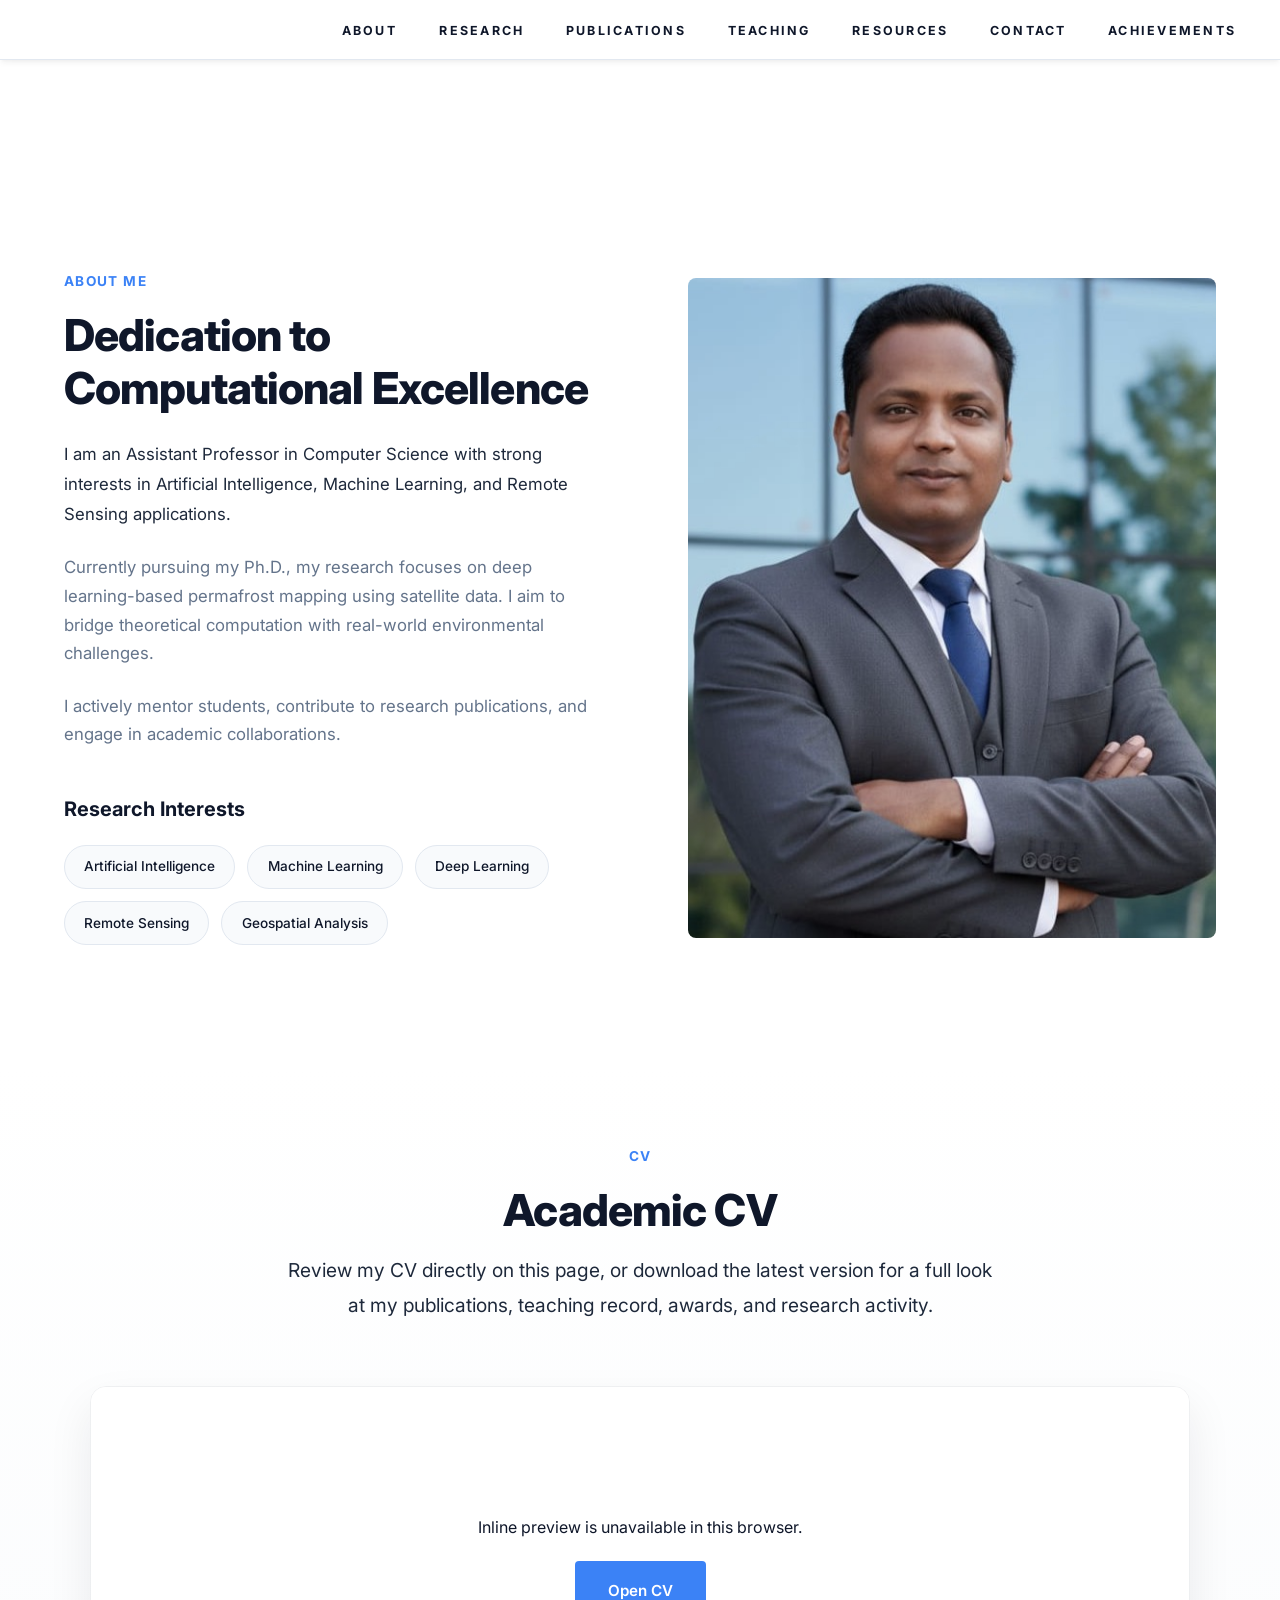
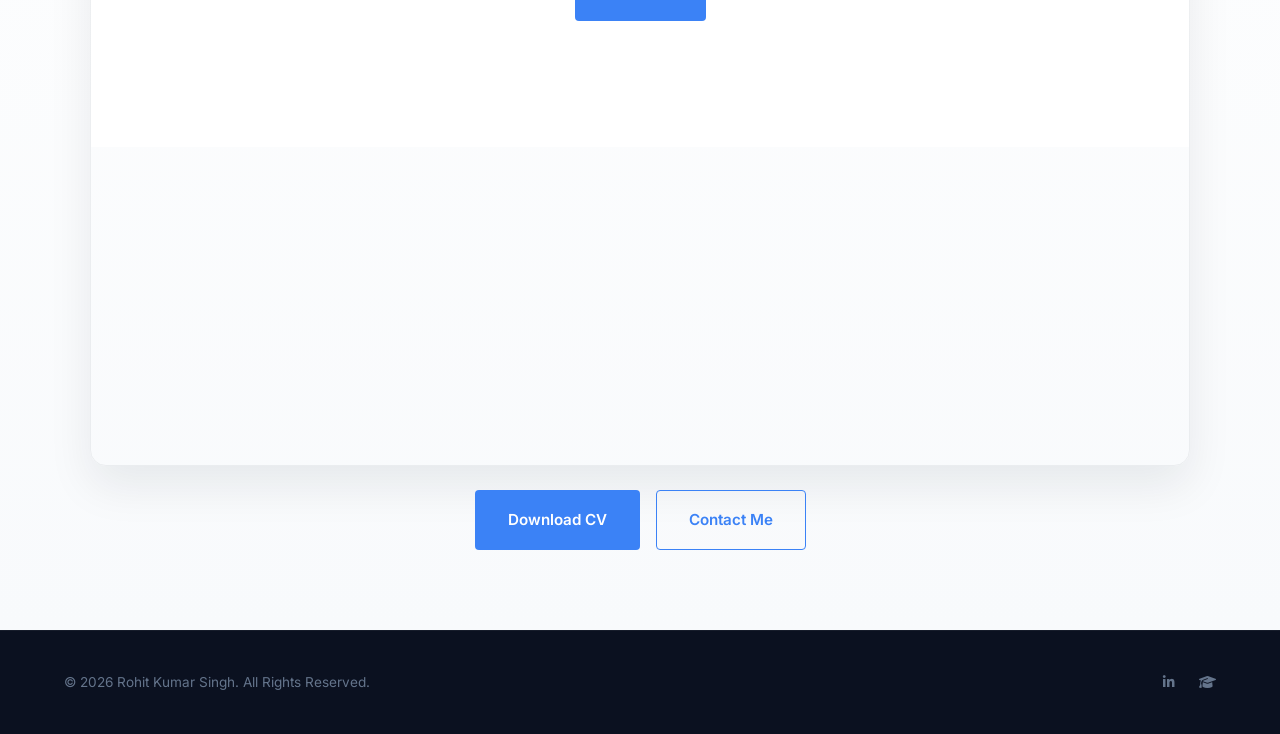
==== about.html @ b40e75e4 "Initial portfolio website" ====
<!DOCTYPE html>
<html lang="en">
<head>
  <meta charset="UTF-8" />
  <meta name="viewport" content="width=device-width, initial-scale=1.0" />
  <title>About | Rohit Kumar Singh</title>

  <link href="https://fonts.googleapis.com/css2?family=Inter:wght@300;400;500;600;700;800&display=swap" rel="stylesheet">
  <link rel="stylesheet" href="https://cdnjs.cloudflare.com/ajax/libs/font-awesome/6.4.0/css/all.min.css" />
  <link rel="stylesheet" href="style.css" />
</head>

<body>

  <!-- Navigation -->
  <nav id="navbar">
    <div class="nav-container">
      <ul class="nav-links">
        <li><a href="about.html">About</a></li>
        <li><a href="research.html">Research</a></li>
        <li><a href="publications.html">Publications</a></li>
        <li><a href="teaching.html">Teaching</a></li>
        <li><a href="resources.html">Resources</a></li>
        <li><a href="contact.html">Contact</a></li>
        <li><a href="achievements.html">Achievements</a></li>
      </ul>

      <div class="hamburger">
        <i class="fas fa-bars"></i>
      </div>
    </div>
  </nav>

  <!-- Mobile Menu -->
  <div class="mobile-menu">
    <ul>
      <li><a href="index.html">Home</a></li>
      <li><a href="about.html">About</a></li>
      <li><a href="research.html">Research</a></li>
      <li><a href="publications.html">Publications</a></li>
      <li><a href="teaching.html">Teaching</a></li>
      <li><a href="resources.html">Resources</a></li>
      <li><a href="contact.html">Contact</a></li>
    </ul>
  </div>

  <div class="page-header-padding fade-in"></div>

  <!-- About Section -->
  <section class="about fade-in">
    <div class="container section-container">

      <div class="about-grid">

        <!-- LEFT -->
        <div class="about-text">
          <span class="section-label">ABOUT ME</span>
          <h2 class="section-title">Dedication to Computational Excellence</h2>

          <p class="lead-text">
            I am an Assistant Professor in Computer Science with strong interests in Artificial Intelligence, Machine Learning, and Remote Sensing applications.
          </p>

          <p>
            Currently pursuing my Ph.D., my research focuses on deep learning-based permafrost mapping using satellite data. I aim to bridge theoretical computation with real-world environmental challenges.
          </p>

          <p>
            I actively mentor students, contribute to research publications, and engage in academic collaborations.
          </p>

          <h3 class="subsection-title">Research Interests</h3>

          <div class="pill-group">
            <span class="pill-badge">Artificial Intelligence</span>
            <span class="pill-badge">Machine Learning</span>
            <span class="pill-badge">Deep Learning</span>
            <span class="pill-badge">Remote Sensing</span>
            <span class="pill-badge">Geospatial Analysis</span>
          </div>
        </div>

        <!-- RIGHT -->
        <div class="about-image-wrapper">
          <img src="assets/photo.jpg" alt="Rohit Kumar Singh" class="about-image">
        </div>

      </div>

    </div>
  </section>

  <!-- CV Section -->
  <section class="cv-panel fade-in">
    <div class="container section-container">
      <div class="text-center">
        <span class="section-label">CV</span>
        <h2 class="section-title">Academic CV</h2>
        <p class="lead-text">
          Review my CV directly on this page, or download the latest version for a full look at my publications, teaching record, awards, and research activity.
        </p>
      </div>

      <div class="cv-embed-wrapper">
        <object data="assets/cv.pdf" type="application/pdf" class="cv-object">
          <div class="cv-embed-fallback">
            <p>Inline preview is unavailable in this browser.</p>
            <a href="assets/cv.pdf" class="btn btn-primary" target="_blank" rel="noopener">Open CV</a>
          </div>
        </object>
      </div>

      <div class="button-group">
        <a href="assets/cv.pdf" class="btn btn-primary" target="_blank" rel="noopener">Download CV</a>
        <a href="contact.html" class="btn btn-outline">Contact Me</a>
      </div>
    </div>
  </section>

  <!-- Footer -->
  <footer class="minimal-footer">
    <div class="container footer-flex">
      <p>&copy; <span id="year"></span>  Rohit Kumar Singh. All Rights Reserved.</p>

      <div class="footer-social-mini">
        <a href="https://www.linkedin.com/in/rohit-kumar-singh-1ba386183/" target="_blank">
          <i class="fab fa-linkedin-in"></i>
        </a>
        <a href="https://scholar.google.co.in/citations?user=rX7KQU0AAAAJ&hl=en" target="_blank">
          <i class="fas fa-graduation-cap"></i>
        </a>
      </div>
    </div>
  </footer>

  <script src="script.js"></script>

</body>
</html>
---- style.css ----
/* --- Base Variables --- */
:root {
  /* Premium Academic Palette */
  --color-navy: #0f172a;       /* Deep navy for headings and contact */
  --color-navy-light: #1e293b;
  --color-white: #ffffff;
  --color-gray-light: #f8fafc; /* Very light gray for alternating sections */
  --color-gray-border: #e2e8f0;
  --color-gray-text: #64748b;  /* Subtle body text */
  --color-blue-accent: #3b82f6; /* Soft blue */
  --color-blue-hover: #2563eb;
  
  --font-main: 'Inter', system-ui, -apple-system, sans-serif;
  
  --spacing-section: 120px;
  --spacing-container: 90%;
  --max-width: 1250px;
  
  --transition-smooth: all 0.4s cubic-bezier(0.16, 1, 0.3, 1);
  --shadow-subtle: 0 4px 6px -1px rgba(0, 0, 0, 0.05), 0 2px 4px -1px rgba(0, 0, 0, 0.03);
  --shadow-hover: 0 20px 25px -5px rgba(0, 0, 0, 0.05), 0 10px 10px -5px rgba(0, 0, 0, 0.02);
}

/* --- Resets & Global Typography --- */
* {
  margin: 0;
  padding: 0;
  box-sizing: border-box;
}

html {
  scroll-behavior: smooth;
}

body {
  font-family: var(--font-main);
  background-color: var(--color-white);
  color: var(--color-navy);
  line-height: 1.7;
  -webkit-font-smoothing: antialiased;
  -moz-osx-font-smoothing: grayscale;
}

a {
  text-decoration: none;
  color: inherit;
  transition: var(--transition-smooth);
}

ul {
  list-style: none;
}

.container {
  width: var(--spacing-container);
  max-width: var(--max-width);
  margin: 0 auto;
}

/* Page Layout Wrappers for Multi-Page functionality */
.page-header-padding {
  padding-top: 150px; /* Offset for internal pages */
}
/* Ensure internal pages have a solid default navbar if preferred, 
   but requirements said "glass navbar on scroll". We'll wrap all headers. */

/* --- Layout & Spacing Utilities --- */
.bg-light { background-color: var(--color-gray-light); }
.text-center { text-align: center; }
.text-center-block { display: block; text-align: center; }
.mt-large { margin-top: 4rem; }

section {
  padding: var(--spacing-section) 0;
  position: relative;
  overflow: hidden;
}

.section-container {
  display: flex;
  flex-direction: column;
}

/* --- Typography System --- */
h1, h2, h3, h4 {
  color: var(--color-navy);
  font-weight: 700;
  line-height: 1.2;
}

.section-label {
  font-size: 0.85rem;
  font-weight: 700;
  text-transform: uppercase;
  letter-spacing: 0.1em;
  color: var(--color-blue-accent);
  margin-bottom: 1rem;
  display: block;
}

.section-title {
  font-size: 2.75rem;
  font-weight: 800;
  letter-spacing: -0.02em;
  margin-bottom: 1.5rem;
}

.light-title { color: var(--color-white); }
.light-label { color: #93c5fd; }

p { color: var(--color-gray-text); }
.lead-text { font-size: 1.2rem; color: var(--color-navy-light); font-weight: 400; margin-bottom: 2rem; line-height: 1.8; }

/* --- Buttons --- */
.btn {
  display: inline-flex;
  align-items: center;
  justify-content: center;
  gap: 0.5rem;
  padding: 1rem 2rem;
  border-radius: 4px;
  font-weight: 600;
  font-size: 0.95rem;
  cursor: pointer;
  transition: var(--transition-smooth);
  border: 1px solid transparent;
}

.btn-primary {
  background-color: var(--color-blue-accent);
  color: var(--color-white);
}

.btn-primary:hover {
  background-color: var(--color-blue-hover);
  transform: translateY(-2px);
  box-shadow: var(--shadow-subtle);
}

.btn-outline {
  border-color: var(--color-blue-accent);
  color: var(--color-blue-accent);
  background: transparent;
}

.btn-outline:hover {
  border-color: var(--color-blue-hover);
  background: var(--color-gray-light);
  color: var(--color-blue-hover);
}

.btn-outline-light {
  border-color: rgba(255, 255, 255, 0.4);
  color: var(--color-white);
  background: transparent;
}

.btn-outline-light:hover {
  border-color: var(--color-white);
  background: rgba(255, 255, 255, 0.1);
}

.btn-block { width: 100%; }
.btn-sm { padding: 0.75rem 1.5rem; font-size: 0.85rem; }

/* --- Navigation --- */
nav {
  position: fixed;
  top: 0;
  left: 0;
  width: 100%;
  padding: 1.5rem 0;
  z-index: 1000;
  transition: var(--transition-smooth);
  /* Make default background deep navy for non-hero pages or maintain glass */
  background: rgba(15, 23, 42, 0.95); /* We'll use a deep solid base to ensure visibility if no hero overlay exists */
}

/* But if it's the home page and over a hero, default transparent */
body.home nav {
  background: transparent;
}

nav.scrolled, body:not(.home) nav {
  background: rgba(255, 255, 255, 0.98);
  backdrop-filter: blur(8px);
  padding: 1rem 0;
  box-shadow: var(--shadow-subtle);
  border-bottom: 1px solid var(--color-gray-border);
}

nav.scrolled .logo,
nav.scrolled .nav-links a,
nav.scrolled .hamburger i,
body:not(.home) nav .logo,
body:not(.home) nav .nav-links a,
body:not(.home) nav .hamburger i {
  color: var(--color-navy);
}

/* NAV CONTAINER */
.nav-container {
  display: flex;
  justify-content: space-between;
  align-items: center;
}

/* NAV LINKS (DESKTOP) */
.nav-links {
  display: flex;
  gap: 18px;
}

/* HAMBURGER DEFAULT HIDDEN */
.hamburger {
  display: none;
  font-size: 22px;
  cursor: pointer;
}

/* 🔥 IMPORTANT: BREAKPOINT */
@media (max-width: 1024px) {

  /* HIDE DESKTOP MENU */
  .nav-links {
    display: none;
  }

  /* SHOW HAMBURGER */
  .hamburger {
    display: block;
  }

  /* MOBILE MENU */
  .mobile-menu {
    position: fixed;
    top: 70px;
    right: -100%;
    width: 250px;
    height: 100vh;
    background: #0f172a;
    transition: 0.3s ease;
    padding: 20px;
  }

  .mobile-menu.active {
    right: 0;
  }

  .mobile-menu ul {
    list-style: none;
    padding: 0;
  }

  .mobile-menu ul li {
    margin: 20px 0;
  }

  .mobile-menu a {
    color: white;
    text-decoration: none;
    font-size: 16px;
  }
}

.logo {
  font-size: 1.4rem;
  font-weight: 800;
  letter-spacing: -0.02em;
  color: var(--color-white);
}

.nav-links {
  display: flex;
  gap: 1rem;
}

.nav-links a {
  font-size: 0.8rem;
  font-weight: 500;
  color: rgba(255, 255, 255, 0.9);
  position: relative;
}

.nav-links a:hover,
.nav-links a.active {
  color: var(--color-blue-accent);
}

/* Remove older underline when using boxed active tabs */
.nav-links a.active::after {
  display: none;
}

.hamburger {
  display: none;
  font-size: 1.4rem;
  color: var(--color-white);
  cursor: pointer;
}

/* Mobile Menu */
.mobile-menu {
  position: fixed;
  top: 0;
  left: 0;
  width: 100%;
  height: 100vh;
  background: var(--color-white);
  z-index: 999;
  display: flex;
  flex-direction: column;
  justify-content: center;
  align-items: center;
  opacity: 0;
  pointer-events: none;
  transform: translateY(-20px);
  transition: var(--transition-smooth);
}

.mobile-menu.active {
  opacity: 1;
  pointer-events: all;
  transform: translateY(0);
}

.mobile-menu ul {
  text-align: center;
  width: 100%;
}

.mobile-menu li {
  margin: 1.5rem 0;
}

.mobile-menu a {
  font-size: 1.5rem;
  font-weight: 600;
  color: var(--color-navy);
}
.mobile-menu a.active {
  color: var(--color-blue-accent);
}

/* --- Hero Section --- */
.hero {
  height: 100vh;
  min-height: 700px;
  position: relative;
  display: flex;
  align-items: center;
  justify-content: center;
  text-align: center;
  margin-top: 0; 
}

.hero-bg {
  position: absolute;
  top: 0; left: 0; width: 100%; height: 100%;
  background-image: url('https://images.unsplash.com/photo-1550751827-4bd374c3f58b?ixlib=rb-4.0.3&auto=format&fit=crop&w=1920&q=80');
  background-size: cover;
  background-position: center;
  z-index: 1;
}

.hero-overlay {
  position: absolute;
  top: 0; left: 0; width: 100%; height: 100%;
  background: linear-gradient(to bottom, rgba(15, 23, 42, 0.8), rgba(15, 23, 42, 0.95));
  z-index: 2;
}

.hero-content {
  position: relative;
  z-index: 3;
  color: var(--color-white);
  max-width: 900px;
  padding: 0 1rem;
}

.hero-title {
  font-size: clamp(3rem, 8vw, 6rem);
  font-weight: 800;
  letter-spacing: -0.03em;
  color: var(--color-white);
  margin-bottom: 0.5rem;
}

.hero-subtitle {
  font-size: clamp(1.2rem, 3vw, 1.8rem);
  font-weight: 400;
  color: rgba(255, 255, 255, 0.8);
  margin-bottom: 2rem;
  letter-spacing: 0.05em;
}

.hero-tagline {
  font-size: 1.15rem;
  color: rgba(255, 255, 255, 0.6);
  max-width: 700px;
  margin: 0 auto 3rem;
  line-height: 1.6;
}

.hero-cta {
  display: flex;
  gap: 1.5rem;
  justify-content: center;
}

/* --- About Section --- */
.about-grid {
  display: grid;
  grid-template-columns: 1fr 1fr;
  gap: 6rem;
  align-items: center;
}

.about-text p {
  margin-bottom: 1.5rem;
  font-size: 1.05rem;
}

.subsection-title {
  font-size: 1.25rem;
  margin: 3rem 0 1.5rem;
}

.pill-group {
  display: flex;
  flex-wrap: wrap;
  gap: 0.75rem;
}

.pill-badge {
  background: var(--color-gray-light);
  color: var(--color-navy);
  padding: 0.6rem 1.2rem;
  border-radius: 50px;
  font-size: 0.85rem;
  font-weight: 500;
  border: 1px solid var(--color-gray-border);
  transition: var(--transition-smooth);
}

.pill-badge:hover {
  border-color: var(--color-blue-accent);
  background: white;
}

.about-image-wrapper {
  position: relative;
  width: 100%;
  aspect-ratio: 4/5;
  border-radius: 8px;
  overflow: hidden;
}

.about-image {
  width: 100%;
  height: 100%;
  object-fit: cover;
  filter: grayscale(20%); 
}

/* --- Premium Cards Grid --- */
.research-grid {
  display: grid;
  grid-template-columns: repeat(3, 1fr);
  gap: 2.5rem;
}

.premium-card {
  background: var(--color-white);
  border: 1px solid var(--color-gray-border);
  border-radius: 8px;
  padding: 3rem 2.5rem;
  transition: var(--transition-smooth);
  display: flex;
  flex-direction: column;
  height: 100%;
}

.premium-card.minimal-padding {
  padding: 2.5rem;
}

.premium-card:hover {
  transform: translateY(-8px);
  box-shadow: var(--shadow-hover);
  border-color: transparent;
}

.card-icon {
  font-size: 2.5rem;
  color: var(--color-blue-accent);
  margin-bottom: 2rem;
}

.card-header-icon {
  font-size: 2rem;
  color: var(--color-navy-light);
  margin-bottom: 1.5rem;
}

.card-title {
  font-size: 1.35rem;
  margin-bottom: 1rem;
}

.card-desc {
  font-size: 0.95rem;
  margin-bottom: 2.5rem;
  flex-grow: 1;
}

.status-badge {
  display: inline-flex;
  align-items: center;
  gap: 0.5rem;
  font-size: 0.8rem;
  font-weight: 600;
  text-transform: uppercase;
  letter-spacing: 0.05em;
}

.status-badge.active { color: var(--color-blue-accent); }
.status-badge.completed { color: var(--color-gray-text); }

/* --- Academic Publications --- */
.academic-list {
  display: flex;
  flex-direction: column;
}

.academic-row {
  display: grid;
  grid-template-columns: 100px 1fr;
  gap: 2rem;
  padding: 2.5rem 0;
  border-bottom: 1px solid var(--color-gray-border);
  transition: var(--transition-smooth);
}

.academic-row:first-child {
  border-top: 1px solid var(--color-gray-border);
}

.academic-row:hover {
  background: rgba(248, 250, 252, 0.5); 
}

.academic-year {
  font-size: 1.25rem;
  font-weight: 800;
  color: var(--color-blue-accent);
  padding-top: 0.1rem;
}

.paper-title {
  font-size: 1.25rem;
  margin-bottom: 0.5rem;
}

.paper-authors {
  color: var(--color-navy);
  font-size: 0.95rem;
  margin-bottom: 0.25rem;
}

.paper-venue {
  font-style: italic;
  font-size: 0.9rem;
  margin-bottom: 1rem;
}

.paper-link {
  font-size: 0.9rem;
  font-weight: 600;
  color: var(--color-blue-accent);
  display: inline-flex;
  align-items: center;
  gap: 0.5rem;
}

.paper-link:hover {
  gap: 0.75rem; 
}

.publications-footer {
  text-align: center;
}

.publications-footer p {
  margin-bottom: 1rem;
  font-size: 0.95rem;
}

.button-group {
  display: flex;
  gap: 1rem;
  justify-content: center;
}

/* --- Resources Grid --- */
.resources-grid {
  display: grid;
  grid-template-columns: 1fr 1fr;
  gap: 2.5rem;
}

.resource-card {
  display: flex;
  flex-direction: column;
  justify-content: space-between;
  text-align: left;
}

.resource-icon {
  width: 60px;
  height: 60px;
  background: var(--color-gray-light);
  border-radius: 8px;
  display: flex;
  align-items: center;
  justify-content: center;
  font-size: 1.5rem;
  color: var(--color-blue-accent);
  margin-bottom: 1.5rem;
}

.resource-text { flex-grow: 1; }

.resource-card .btn { align-self: flex-start; }


/* --- CV Section --- */
.cv-panel {
  background: linear-gradient(180deg, rgba(255,255,255,0.96) 0%, rgba(248,250,252,1) 100%);
  padding: 5rem 0;
}

.cv-panel .section-title {
  margin-bottom: 1rem;
}

.cv-panel .lead-text {
  max-width: 720px;
  margin: 0 auto 2rem;
}

.cv-panel .button-group {
  justify-content: center;
}

.cv-embed-wrapper {
  margin: 2rem auto 1.5rem;
  width: 100%;
  max-width: 1100px;
  min-height: 680px;
  border-radius: 16px;
  overflow: hidden;
  box-shadow: 0 20px 45px rgba(15, 23, 42, 0.08);
  border: 1px solid rgba(15, 23, 42, 0.06);
}

.cv-object {
  width: 100%;
  height: 100%;
  min-height: 680px;
  border: none;
}

.cv-embed-fallback {
  display: flex;
  flex-direction: column;
  align-items: center;
  justify-content: center;
  min-height: 360px;
  padding: 2rem;
  background: rgba(255, 255, 255, 0.95);
  text-align: center;
}

.cv-embed-fallback p {
  color: var(--color-navy);
  font-size: 1rem;
  margin-bottom: 1.25rem;
}

@media (max-width: 1024px) {
  .cv-embed-wrapper {
    min-height: 520px;
  }
}

@media (max-width: 768px) {
  .cv-panel {
    padding: 3rem 0;
  }

  .cv-embed-wrapper {
    min-height: 420px;
    border-radius: 12px;
  }
}

/* --- Contact Section (FULL WIDTH BALANCED) --- */
.contact {
  background-color: var(--color-navy);
  position: relative;
  overflow: hidden;
  border-radius: 8px;
}

.contact-page-layout {
  border-radius: 0;
}

/* Optional subtle pattern in bg */
.contact::before {
  content: '';
  position: absolute;
  top: 0; left: 0; width: 100%; height: 100%;
  background: radial-gradient(circle at top right, rgba(59, 130, 246, 0.1), transparent 40%);
  pointer-events: none;
}

.full-width-grid {
  display: grid;
  grid-template-columns: 1fr 1fr;
  gap: 6rem;
  align-items: center;
}

.contact-info-wrapper {
  color: var(--color-white);
  z-index: 2;
}

.contact-lead {
  font-size: 1.1rem;
  color: #94a3b8;
  margin-bottom: 3rem;
  max-width: 450px;
}

.contact-list {
  display: flex;
  flex-direction: column;
  gap: 1.5rem;
  margin-bottom: 3rem;
}

.contact-list li {
  display: flex;
  align-items: center;
  gap: 1.25rem;
  font-size: 1.05rem;
  color: #e2e8f0;
}

.contact-list i {
  color: var(--color-blue-accent);
  font-size: 1.25rem;
}

.social-circles {
  display: flex;
  gap: 1rem;
}

.social-circles a {
  display: flex;
  align-items: center;
  justify-content: center;
  width: 48px;
  height: 48px;
  border-radius: 50%;
  background: rgba(255, 255, 255, 0.05);
  color: var(--color-white);
  font-size: 1.1rem;
}

.social-circles a:hover {
  background: var(--color-blue-accent);
  transform: translateY(-3px);
}

.contact-form-wrapper {
  background: rgba(255, 255, 255, 0.03);
  backdrop-filter: blur(12px);
  -webkit-backdrop-filter: blur(12px);
  border: 1px solid rgba(255, 255, 255, 0.1);
  padding: 4rem;
  border-radius: 12px;
  width: 100%;
  z-index: 2;
}

.form-group {
  margin-bottom: 1.5rem;
  display: flex;
  flex-direction: column;
  gap: 0.5rem;
}

.form-group label {
  color: #cbd5e1;
  font-size: 0.85rem;
  font-weight: 500;
  text-transform: uppercase;
  letter-spacing: 0.05em;
}

.form-group input,
.form-group textarea {
  width: 100%;
  padding: 1rem;
  background: rgba(0, 0, 0, 0.2);
  border: 1px solid rgba(255, 255, 255, 0.1);
  border-radius: 4px;
  color: var(--color-white);
  font-family: inherit;
  transition: var(--transition-smooth);
}

.form-group input:focus,
.form-group textarea:focus {
  outline: none;
  border-color: var(--color-blue-accent);
  background: rgba(0, 0, 0, 0.4);
}

/* --- Footer --- */
.minimal-footer {
  padding: 2.5rem 0;
  background: #0b1120;
  border-top: 1px solid rgba(255, 255, 255, 0.05);
}

.footer-flex {
  display: flex;
  justify-content: space-between;
  align-items: center;
  color: #64748b;
  font-size: 0.85rem;
}

.footer-social-mini {
  display: flex;
  gap: 1.5rem;
}

.footer-social-mini a:hover { color: var(--color-white); }

/* --- Fade In Animation Classes --- */
.fade-in {
  opacity: 0;
  transform: translateY(30px);
  transition: opacity 0.8s cubic-bezier(0.16, 1, 0.3, 1), transform 0.8s cubic-bezier(0.16, 1, 0.3, 1);
}

.fade-in.visible {
  opacity: 1;
  transform: translateY(0);
}

/* --- Responsiveness --- */
@media (max-width: 1024px) {
  :root { --spacing-section: 100px; }
  .about-grid, .full-width-grid { gap: 4rem; grid-template-columns: 1fr; }
  .research-grid { grid-template-columns: repeat(2, 1fr); }
  .contact-form-wrapper { padding: 3rem; }
}

@media (max-width: 768px) {
  :root { --spacing-section: 80px; }
  .nav-links { display: none; }
  .hamburger { display: block; }
  
  .about-grid { grid-template-columns: 1fr; }
  .about-image-wrapper { max-height: 400px; }
  
  .research-grid, .resources-grid, .full-width-grid, .academic-row {
    grid-template-columns: 1fr;
  }
  
  .academic-row { gap: 0.5rem; padding: 1.5rem 0; }
  .contact-form-wrapper { padding: 2rem; }
  
  .hero-cta { flex-direction: column; }
  .button-group { flex-direction: column; }
}
.timeline {
  position: relative;
  margin-top: 60px;
  padding-left: 40px;
}

.timeline::before {
  content: '';
  position: absolute;
  left: 10px;
  top: 0;
  width: 2px;
  height: 100%;
  background: #0ea5e9;
}

.timeline-item {
  position: relative;
  margin-bottom: 40px;
}

.timeline-year {
  font-size: 14px;
  font-weight: 600;
  color: #0ea5e9;
  margin-bottom: 10px;
}

.timeline-card {
  background: #ffffff;
  padding: 20px 25px;
  border-radius: 12px;
  box-shadow: 0 10px 25px rgba(0,0,0,0.05);
  transition: 0.3s;
}

.timeline-card:hover {
  transform: translateY(-5px);
}

.timeline-card h3 {
  margin-bottom: 10px;
  font-size: 18px;
}

.timeline-card p {
  margin: 4px 0;
  color: #555;
}
/* ===== ACHIEVEMENTS PREMIUM FIX ===== */

.achievements {
  padding: 80px 0;
  background: #f8fafc;
}

.timeline {
  position: relative;
  margin-top: 60px;
  padding-left: 40px;
  max-width: 800px;
}

.timeline::before {
  content: '';
  position: absolute;
  left: 15px;
  top: 0;
  width: 3px;
  height: 100%;
  background: linear-gradient(to bottom, #0ea5e9, #6366f1);
}

.timeline-item {
  position: relative;
  margin-bottom: 40px;
  padding-left: 20px;
}

.timeline-item::before {
  content: '';
  position: absolute;
  left: -28px;
  top: 5px;
  width: 12px;
  height: 12px;
  background: #0ea5e9;
  border-radius: 50%;
}

.timeline-year {
  font-size: 13px;
  font-weight: 700;
  color: #0ea5e9;
  margin-bottom: 8px;
  letter-spacing: 1px;
}

.timeline-card {
  background: #ffffff;
  padding: 20px 25px;
  border-radius: 14px;
  box-shadow: 0 10px 30px rgba(0,0,0,0.08);
  transition: all 0.3s ease;
}

.timeline-card:hover {
  transform: translateY(-5px);
  box-shadow: 0 15px 40px rgba(0,0,0,0.12);
}

.timeline-card h3 {
  font-size: 18px;
  margin-bottom: 10px;
  color: #0f172a;
}

.timeline-card p {
  margin: 5px 0;
  color: #475569;
  font-size: 14px;
}
/* FIX FOR ACHIEVEMENTS PAGE */

.timeline-wrapper {
  display: flex;
  justify-content: center;
}

.timeline {
  position: relative;
  margin-top: 60px;
  padding-left: 40px;
  width: 100%;
  max-width: 700px;
}

.timeline::before {
  content: '';
  position: absolute;
  left: 15px;
  top: 0;
  width: 2px;
  height: 100%;
  background: #0ea5e9;
}

.timeline-item {
  position: relative;
  margin-bottom: 40px;
}

.timeline-item::before {
  content: '';
  position: absolute;
  left: -28px;
  top: 6px;
  width: 12px;
  height: 12px;
  background: #0ea5e9;
  border-radius: 50%;
}

.timeline-card {
  background: #ffffff;
  padding: 20px 25px;
  border-radius: 12px;
  box-shadow: 0 8px 25px rgba(0,0,0,0.06);
}
.achievement-img {
  width: 100%;
  margin-top: 15px;
  border-radius: 10px;
  box-shadow: 0 8px 20px rgba(0,0,0,0.1);
}
.img-modal {
  display: none;
  position: fixed;
  z-index: 999;
  padding-top: 60px;
  left: 0;
  top: 0;
  width: 100%;
  height: 100%;
  background-color: rgba(0,0,0,0.9);
}

.modal-content {
  display: block;
  margin: auto;
  max-width: 80%;
  border-radius: 10px;
}

.close-modal {
  position: absolute;
  top: 20px;
  right: 40px;
  color: #fff;
  font-size: 30px;
  cursor: pointer;
}

.achievement-img {
  cursor: pointer;
  transition: 0.3s;
}

.achievement-img:hover {
  transform: scale(1.03);
}
/* GLASS CARD */
.premium-glass {
  background: rgba(255,255,255,0.6);
  backdrop-filter: blur(10px);
  border: 1px solid rgba(255,255,255,0.2);
}

/* HEADER */
.card-header {
  display: flex;
  align-items: center;
  gap: 10px;
  margin-bottom: 10px;
}

.card-header i {
  color: #0ea5e9;
  font-size: 20px;
}

/* BADGES */
.badge {
  display: inline-block;
  padding: 4px 10px;
  border-radius: 20px;
  font-size: 12px;
  margin-top: 10px;
}

.badge.success {
  background: #22c55e;
  color: #fff;
}

.badge.ongoing {
  background: #f59e0b;
  color: #fff;
}

/* HOVER EFFECT */
.timeline-card {
  transition: all 0.3s ease;
}

.timeline-card:hover {
  transform: translateY(-6px) scale(1.01);
}

/* IMAGE IMPROVE */
.achievement-img {
  margin-top: 12px;
  border-radius: 10px;
  transition: 0.3s;
}

.achievement-img:hover {
  transform: scale(1.04);
}
/* NAV FIX */
.nav-container {
  display: flex;
  justify-content: space-between;
  align-items: center;
  width: 100%;
  max-width: var(--max-width);
  margin: 0 auto;
  padding: 0 1rem;
  gap: 1rem;
}

/* NAV LINKS */
.nav-links {
  display: flex;
  flex: 1 1 auto;
  justify-content: flex-end;
  align-items: center;
  gap: 1rem;
  flex-wrap: nowrap;
  min-width: 0;
}

.nav-links li {
  flex-shrink: 1;
  min-width: 0;
}

.nav-links a {
  font-size: 0.78rem;
  font-weight: 700;
  letter-spacing: 0.18em;
  text-transform: uppercase;
  color: rgba(255, 255, 255, 0.95);
  padding: 0.7rem 0.8rem;
  white-space: nowrap;
  transition: var(--transition-smooth);
}

.nav-links a:hover {
  color: var(--color-blue-accent);
}

.nav-links a.active {
  color: var(--color-white);
  border: 1px solid rgba(255, 255, 255, 0.75);
  border-radius: 0.35rem;
  background: rgba(255, 255, 255, 0.08);
}

/* MOBILE BREAK */
@media (max-width: 900px) {
  .nav-links {
    display: none; /* hide top menu */
  }

  .hamburger {
    display: block;
  }
}
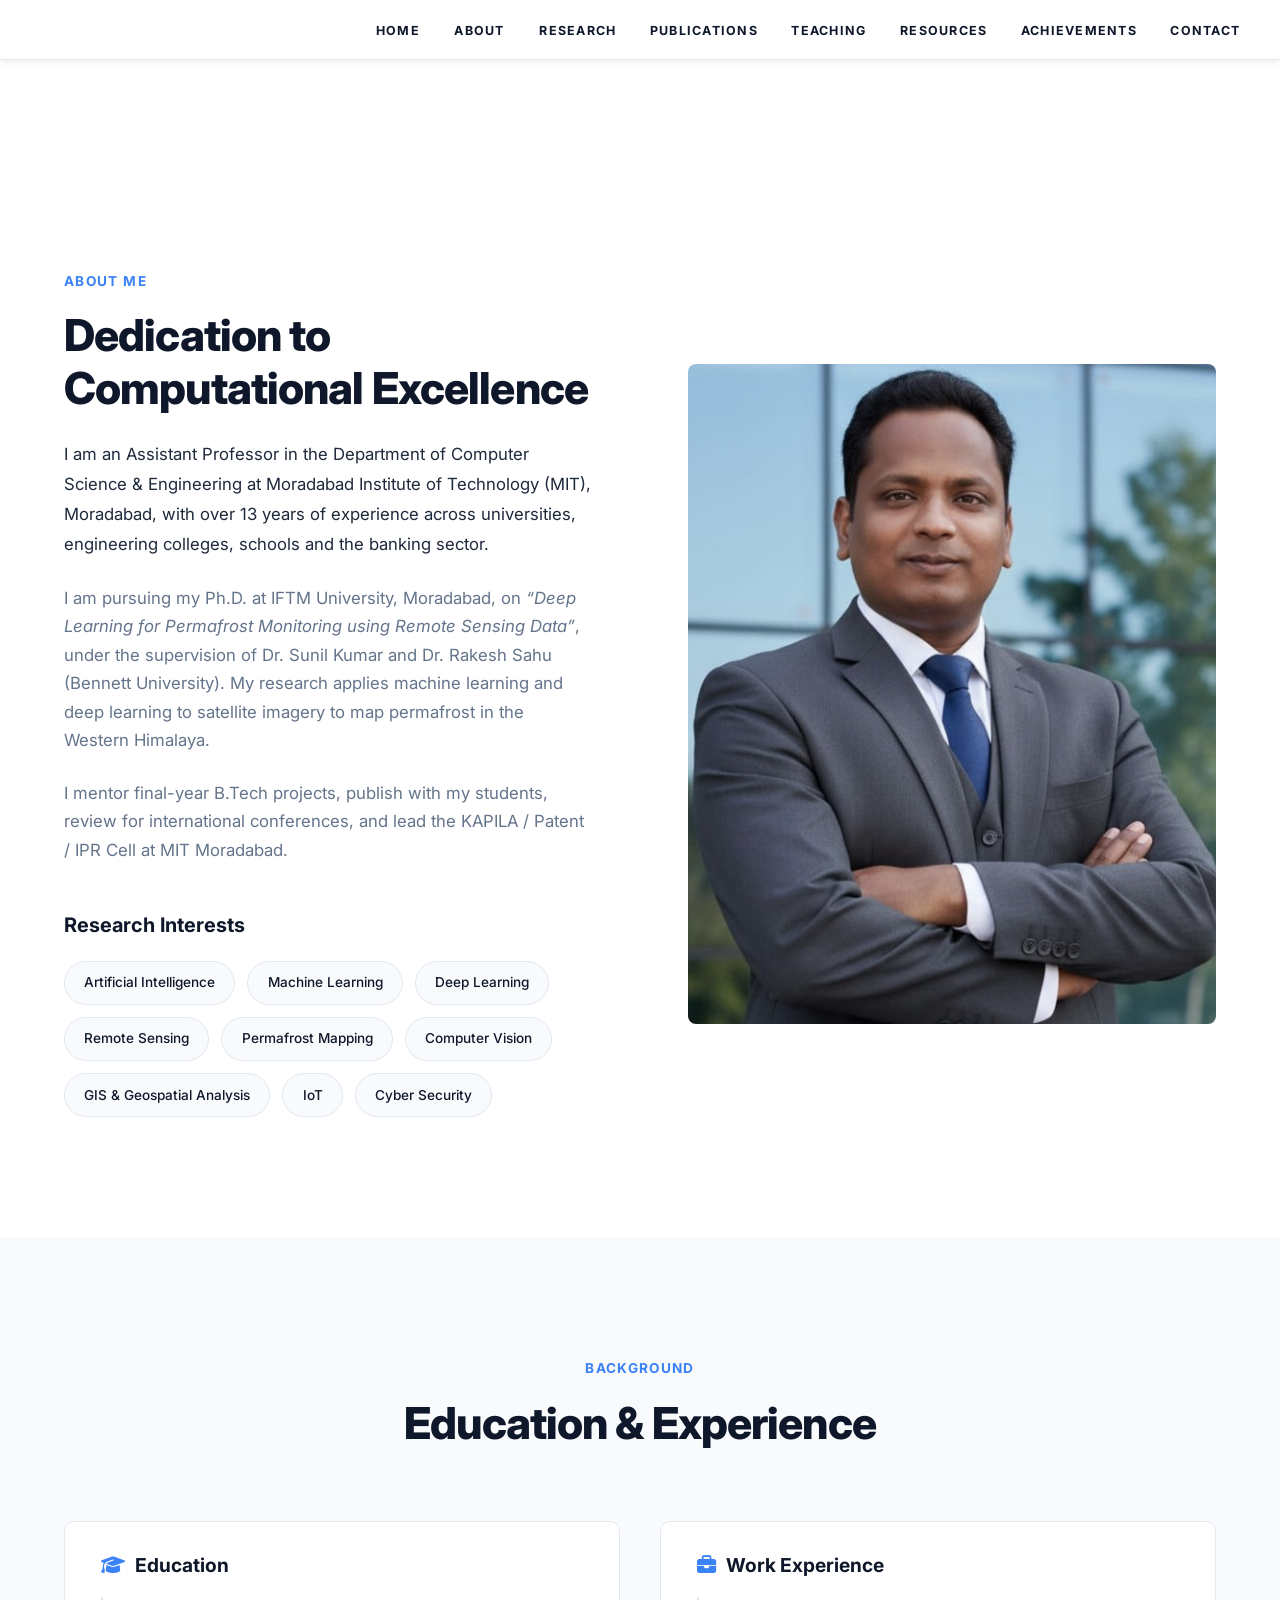
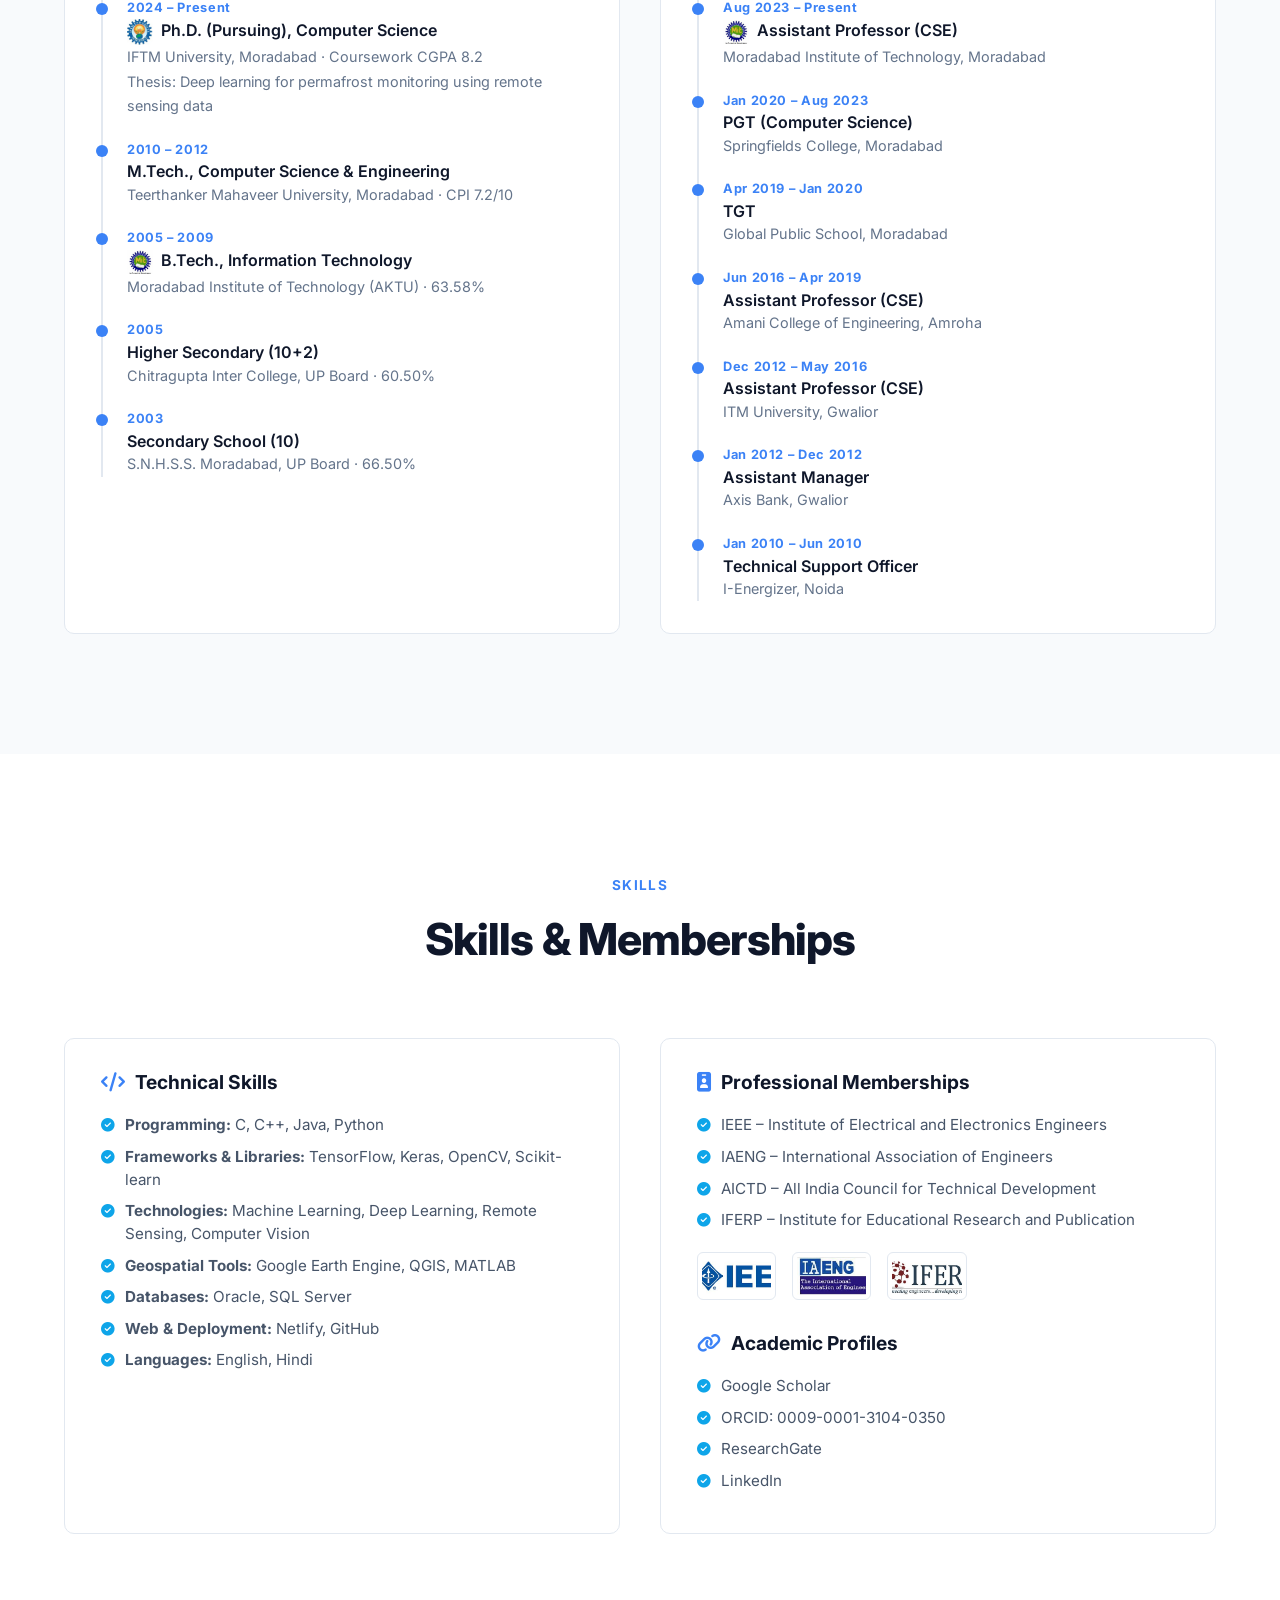
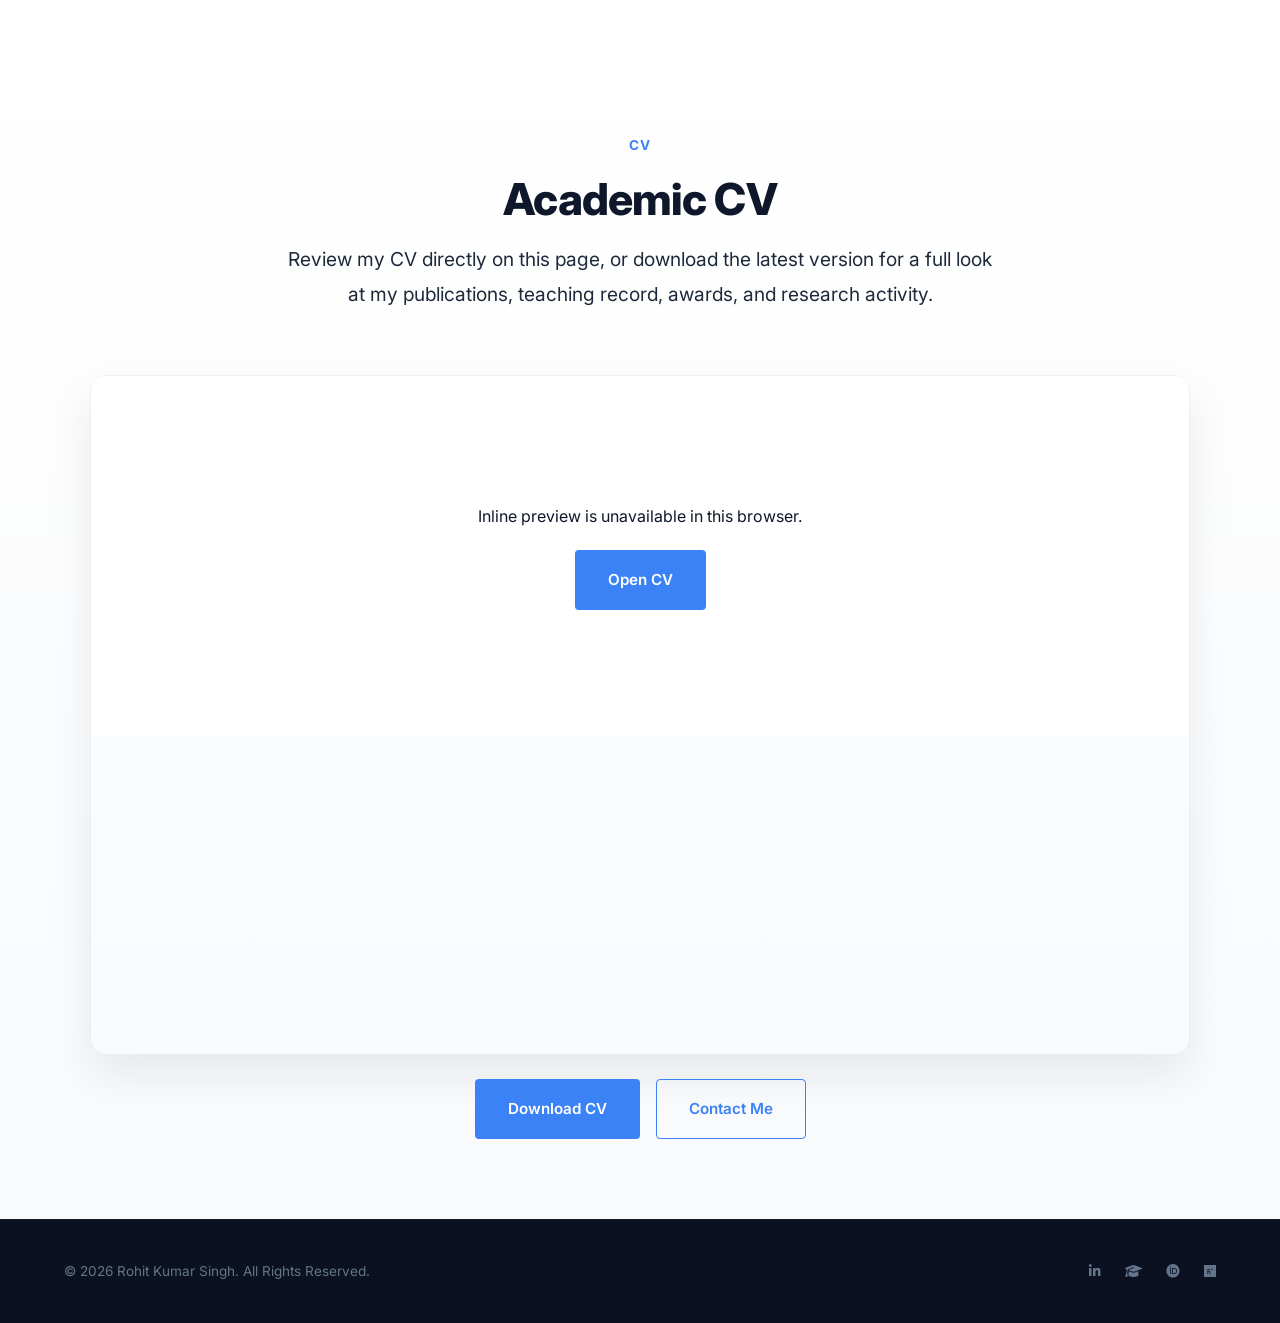
==== commit 4d269f50: "Add resume details: full publications, education, experience, roles, FDPs" ====
--- a/about.html
+++ b/about.html
@@ -4,89 +4,162 @@
   <meta charset="UTF-8" />
   <meta name="viewport" content="width=device-width, initial-scale=1.0" />
   <title>About | Rohit Kumar Singh</title>
-
+  <meta name="description" content="Rohit Kumar Singh – Assistant Professor (CSE), MIT Moradabad, and PhD researcher in deep learning and remote sensing for permafrost monitoring." />
   <link href="https://fonts.googleapis.com/css2?family=Inter:wght@300;400;500;600;700;800&display=swap" rel="stylesheet">
   <link rel="stylesheet" href="https://cdnjs.cloudflare.com/ajax/libs/font-awesome/6.4.0/css/all.min.css" />
   <link rel="stylesheet" href="style.css" />
+  <link rel="stylesheet" href="extra.css" />
 </head>
-
 <body>
 
   <!-- Navigation -->
   <nav id="navbar">
     <div class="nav-container">
       <ul class="nav-links">
-        <li><a href="about.html">About</a></li>
-        <li><a href="research.html">Research</a></li>
-        <li><a href="publications.html">Publications</a></li>
-        <li><a href="teaching.html">Teaching</a></li>
-        <li><a href="resources.html">Resources</a></li>
-        <li><a href="contact.html">Contact</a></li>
-        <li><a href="achievements.html">Achievements</a></li>
+        <li><a href='/'>Home</a></li>
+        <li><a href='/about'>About</a></li>
+        <li><a href='/research'>Research</a></li>
+        <li><a href='/publications'>Publications</a></li>
+        <li><a href='/teaching'>Teaching</a></li>
+        <li><a href='/resources'>Resources</a></li>
+        <li><a href='/achievements'>Achievements</a></li>
+        <li><a href='/contact'>Contact</a></li>
       </ul>
-
-      <div class="hamburger">
-        <i class="fas fa-bars"></i>
-      </div>
+      <div class="hamburger"><i class="fas fa-bars"></i></div>
     </div>
   </nav>
 
   <!-- Mobile Menu -->
   <div class="mobile-menu">
     <ul>
-      <li><a href="index.html">Home</a></li>
-      <li><a href="about.html">About</a></li>
-      <li><a href="research.html">Research</a></li>
-      <li><a href="publications.html">Publications</a></li>
-      <li><a href="teaching.html">Teaching</a></li>
-      <li><a href="resources.html">Resources</a></li>
-      <li><a href="contact.html">Contact</a></li>
+        <li><a href='/'>Home</a></li>
+        <li><a href='/about'>About</a></li>
+        <li><a href='/research'>Research</a></li>
+        <li><a href='/publications'>Publications</a></li>
+        <li><a href='/teaching'>Teaching</a></li>
+        <li><a href='/resources'>Resources</a></li>
+        <li><a href='/achievements'>Achievements</a></li>
+        <li><a href='/contact'>Contact</a></li>
     </ul>
   </div>
 
   <div class="page-header-padding fade-in"></div>
 
-  <!-- About Section -->
   <section class="about fade-in">
     <div class="container section-container">
-
       <div class="about-grid">
-
-        <!-- LEFT -->
         <div class="about-text">
           <span class="section-label">ABOUT ME</span>
           <h2 class="section-title">Dedication to Computational Excellence</h2>
-
           <p class="lead-text">
-            I am an Assistant Professor in Computer Science with strong interests in Artificial Intelligence, Machine Learning, and Remote Sensing applications.
+            I am an Assistant Professor in the Department of Computer Science &amp; Engineering at Moradabad Institute of Technology (MIT), Moradabad,
+            with over 13 years of experience across universities, engineering colleges, schools and the banking sector.
           </p>
-
           <p>
-            Currently pursuing my Ph.D., my research focuses on deep learning-based permafrost mapping using satellite data. I aim to bridge theoretical computation with real-world environmental challenges.
+            I am pursuing my Ph.D. at IFTM University, Moradabad, on <em>“Deep Learning for Permafrost Monitoring using Remote Sensing Data”</em>,
+            under the supervision of Dr. Sunil Kumar and Dr. Rakesh Sahu (Bennett University). My research applies machine learning and deep learning
+            to satellite imagery to map permafrost in the Western Himalaya.
           </p>
-
           <p>
-            I actively mentor students, contribute to research publications, and engage in academic collaborations.
+            I mentor final-year B.Tech projects, publish with my students, review for international conferences, and lead the KAPILA / Patent / IPR Cell at MIT Moradabad.
           </p>
-
           <h3 class="subsection-title">Research Interests</h3>
-
           <div class="pill-group">
             <span class="pill-badge">Artificial Intelligence</span>
             <span class="pill-badge">Machine Learning</span>
             <span class="pill-badge">Deep Learning</span>
             <span class="pill-badge">Remote Sensing</span>
-            <span class="pill-badge">Geospatial Analysis</span>
+            <span class="pill-badge">Permafrost Mapping</span>
+            <span class="pill-badge">Computer Vision</span>
+            <span class="pill-badge">GIS &amp; Geospatial Analysis</span>
+            <span class="pill-badge">IoT</span>
+            <span class="pill-badge">Cyber Security</span>
           </div>
         </div>
-
-        <!-- RIGHT -->
         <div class="about-image-wrapper">
           <img src="assets/photo.jpg" alt="Rohit Kumar Singh" class="about-image">
         </div>
-
-      </div>
-
+      </div>
+    </div>
+  </section>
+
+  <!-- Education & Experience -->
+  <section class="bg-light fade-in">
+    <div class="container section-container">
+      <span class="section-label text-center-block">BACKGROUND</span>
+      <h2 class="section-title text-center">Education &amp; Experience</h2>
+      <div class="info-grid">
+        <div class="info-card">
+          <h3><i class="fas fa-graduation-cap"></i> Education</h3>
+          <ul class="mini-timeline">
+            <li><div class="mt-when">2024 – Present</div><div class="mt-what"><img class="edu-logo" src="assets/logos/iftm.png" alt="IFTM University">Ph.D. (Pursuing), Computer Science</div>
+              <div class="mt-where">IFTM University, Moradabad · Coursework CGPA 8.2<br>Thesis: Deep learning for permafrost monitoring using remote sensing data</div></li>
+            <li><div class="mt-when">2010 – 2012</div><div class="mt-what">M.Tech., Computer Science &amp; Engineering</div>
+              <div class="mt-where">Teerthanker Mahaveer University, Moradabad · CPI 7.2/10</div></li>
+            <li><div class="mt-when">2005 – 2009</div><div class="mt-what"><img class="edu-logo" src="assets/logos/mit.png" alt="MIT Moradabad">B.Tech., Information Technology</div>
+              <div class="mt-where">Moradabad Institute of Technology (AKTU) · 63.58%</div></li>
+            <li><div class="mt-when">2005</div><div class="mt-what">Higher Secondary (10+2)</div>
+              <div class="mt-where">Chitragupta Inter College, UP Board · 60.50%</div></li>
+            <li><div class="mt-when">2003</div><div class="mt-what">Secondary School (10)</div>
+              <div class="mt-where">S.N.H.S.S. Moradabad, UP Board · 66.50%</div></li>
+          </ul>
+        </div>
+        <div class="info-card">
+          <h3><i class="fas fa-briefcase"></i> Work Experience</h3>
+          <ul class="mini-timeline">
+            <li><div class="mt-when">Aug 2023 – Present</div><div class="mt-what"><img class="edu-logo" src="assets/logos/mit.png" alt="MIT Moradabad">Assistant Professor (CSE)</div><div class="mt-where">Moradabad Institute of Technology, Moradabad</div></li>
+            <li><div class="mt-when">Jan 2020 – Aug 2023</div><div class="mt-what">PGT (Computer Science)</div><div class="mt-where">Springfields College, Moradabad</div></li>
+            <li><div class="mt-when">Apr 2019 – Jan 2020</div><div class="mt-what">TGT</div><div class="mt-where">Global Public School, Moradabad</div></li>
+            <li><div class="mt-when">Jun 2016 – Apr 2019</div><div class="mt-what">Assistant Professor (CSE)</div><div class="mt-where">Amani College of Engineering, Amroha</div></li>
+            <li><div class="mt-when">Dec 2012 – May 2016</div><div class="mt-what">Assistant Professor (CSE)</div><div class="mt-where">ITM University, Gwalior</div></li>
+            <li><div class="mt-when">Jan 2012 – Dec 2012</div><div class="mt-what">Assistant Manager</div><div class="mt-where">Axis Bank, Gwalior</div></li>
+            <li><div class="mt-when">Jan 2010 – Jun 2010</div><div class="mt-what">Technical Support Officer</div><div class="mt-where">I-Energizer, Noida</div></li>
+          </ul>
+        </div>
+      </div>
+    </div>
+  </section>
+
+  <!-- Skills & Memberships -->
+  <section class="fade-in">
+    <div class="container section-container">
+      <span class="section-label text-center-block">SKILLS</span>
+      <h2 class="section-title text-center">Skills &amp; Memberships</h2>
+      <div class="info-grid">
+        <div class="info-card">
+          <h3><i class="fas fa-code"></i> Technical Skills</h3>
+          <ul class="tick-list">
+            <li><strong>Programming:</strong> C, C++, Java, Python</li>
+            <li><strong>Frameworks &amp; Libraries:</strong> TensorFlow, Keras, OpenCV, Scikit-learn</li>
+            <li><strong>Technologies:</strong> Machine Learning, Deep Learning, Remote Sensing, Computer Vision</li>
+            <li><strong>Geospatial Tools:</strong> Google Earth Engine, QGIS, MATLAB</li>
+            <li><strong>Databases:</strong> Oracle, SQL Server</li>
+            <li><strong>Web &amp; Deployment:</strong> Netlify, GitHub</li>
+            <li><strong>Languages:</strong> English, Hindi</li>
+          </ul>
+        </div>
+        <div class="info-card">
+          <h3><i class="fas fa-id-badge"></i> Professional Memberships</h3>
+          <ul class="tick-list">
+            <li>IEEE – Institute of Electrical and Electronics Engineers</li>
+            <li>IAENG – International Association of Engineers</li>
+            <li>AICTD – All India Council for Technical Development</li>
+            <li>IFERP – Institute for Educational Research and Publication</li>
+          </ul>
+          <div class="logo-row">
+            <img src="assets/logos/ieee.png" alt="IEEE">
+            <img src="assets/logos/iaeng.png" alt="IAENG">
+            <img src="assets/logos/iferp.png" alt="IFERP">
+          </div>
+          <h3 style="margin-top:2rem"><i class="fas fa-link"></i> Academic Profiles</h3>
+          <ul class="tick-list">
+            <li><a href="https://scholar.google.co.in/citations?user=rX7KQU0AAAAJ&hl=en" target="_blank" rel="noopener">Google Scholar</a></li>
+            <li><a href="https://orcid.org/0009-0001-3104-0350" target="_blank" rel="noopener">ORCID: 0009-0001-3104-0350</a></li>
+            <li><a href="https://www.researchgate.net/profile/Rohit-Singh-220/research" target="_blank" rel="noopener">ResearchGate</a></li>
+            <li><a href="https://www.linkedin.com/in/rohit-kumar-singh-1ba386183/" target="_blank" rel="noopener">LinkedIn</a></li>
+          </ul>
+        </div>
+      </div>
     </div>
   </section>
 
@@ -100,7 +173,6 @@
           Review my CV directly on this page, or download the latest version for a full look at my publications, teaching record, awards, and research activity.
         </p>
       </div>
-
       <div class="cv-embed-wrapper">
         <object data="assets/cv.pdf" type="application/pdf" class="cv-object">
           <div class="cv-embed-fallback">
@@ -109,31 +181,27 @@
           </div>
         </object>
       </div>
-
       <div class="button-group">
         <a href="assets/cv.pdf" class="btn btn-primary" target="_blank" rel="noopener">Download CV</a>
-        <a href="contact.html" class="btn btn-outline">Contact Me</a>
-      </div>
-    </div>
-  </section>
+        <a class='btn btn-outline' href='/contact'>Contact Me</a>
+      </div>
+    </div>
+  </section>
+
 
   <!-- Footer -->
   <footer class="minimal-footer">
     <div class="container footer-flex">
-      <p>&copy; <span id="year"></span>  Rohit Kumar Singh. All Rights Reserved.</p>
-
+      <p>&copy; <span id="year"></span> Rohit Kumar Singh. All Rights Reserved.</p>
       <div class="footer-social-mini">
-        <a href="https://www.linkedin.com/in/rohit-kumar-singh-1ba386183/" target="_blank">
-          <i class="fab fa-linkedin-in"></i>
-        </a>
-        <a href="https://scholar.google.co.in/citations?user=rX7KQU0AAAAJ&hl=en" target="_blank">
-          <i class="fas fa-graduation-cap"></i>
-        </a>
+        <a href="https://www.linkedin.com/in/rohit-kumar-singh-1ba386183/" target="_blank" rel="noopener" aria-label="LinkedIn"><i class="fab fa-linkedin-in"></i></a>
+        <a href="https://scholar.google.co.in/citations?user=rX7KQU0AAAAJ&hl=en" target="_blank" rel="noopener" aria-label="Google Scholar"><i class="fas fa-graduation-cap"></i></a>
+        <a href="https://orcid.org/0009-0001-3104-0350" target="_blank" rel="noopener" aria-label="ORCID"><i class="fab fa-orcid"></i></a>
+        <a href="https://www.researchgate.net/profile/Rohit-Singh-220/research" target="_blank" rel="noopener" aria-label="ResearchGate"><i class="fab fa-researchgate"></i></a>
       </div>
     </div>
   </footer>
 
   <script src="script.js"></script>
-
 </body>
-</html>+</html>
--- a/extra.css
+++ b/extra.css
@@ -0,0 +1,68 @@
+/* extra.css — additions for the expanded portfolio. Load after style.css. */
+
+.nav-links li { flex-shrink: 0; }
+.nav-links a { letter-spacing: 0.1em; padding: 0.6rem 0.55rem; }
+@media (max-width: 1100px) { .nav-links { display: none; } .hamburger { display: block; } }
+
+/* Stats strip */
+.stats-strip { padding: 4rem 0; background: var(--color-navy); }
+.stats-grid { display: grid; grid-template-columns: repeat(4, 1fr); gap: 2rem; text-align: center; }
+.stat-num { font-size: 2.6rem; font-weight: 800; color: #fff; line-height: 1; }
+.stat-label { color: #94a3b8; font-size: 0.85rem; text-transform: uppercase; letter-spacing: 0.08em; margin-top: 0.6rem; }
+@media (max-width: 768px) { .stats-grid { grid-template-columns: repeat(2, 1fr); } }
+
+/* Generic two-column info grid */
+.info-grid { display: grid; grid-template-columns: 1fr 1fr; gap: 2.5rem; margin-top: 3rem; }
+@media (max-width: 900px) { .info-grid { grid-template-columns: 1fr; } }
+.info-card { background: #fff; border: 1px solid var(--color-gray-border); border-radius: 10px; padding: 2rem 2.25rem; }
+.info-card h3 { font-size: 1.2rem; margin-bottom: 1.25rem; display: flex; align-items: center; gap: 0.6rem; }
+.info-card h3 i { color: var(--color-blue-accent); }
+
+/* Compact timeline list (education / experience) */
+.mini-timeline li { position: relative; padding: 0 0 1.25rem 1.5rem; border-left: 2px solid var(--color-gray-border); }
+.mini-timeline li:last-child { padding-bottom: 0; }
+.mini-timeline li::before { content: ''; position: absolute; left: -7px; top: 6px; width: 12px; height: 12px; border-radius: 50%; background: var(--color-blue-accent); }
+.mini-timeline .mt-when { font-size: 0.8rem; font-weight: 700; color: var(--color-blue-accent); letter-spacing: 0.05em; }
+.mini-timeline .mt-what { font-weight: 600; color: var(--color-navy); line-height: 1.4; }
+.mini-timeline .mt-where { font-size: 0.9rem; color: var(--color-gray-text); }
+
+/* Bullet lists inside cards */
+.tick-list li { position: relative; padding-left: 1.5rem; margin-bottom: 0.55rem; color: #475569; font-size: 0.95rem; line-height: 1.5; }
+.tick-list li::before { content: '\f058'; font-family: 'Font Awesome 6 Free'; font-weight: 900; position: absolute; left: 0; top: 1px; color: #0ea5e9; font-size: 0.85rem; }
+
+/* Publications */
+.pub-group-title { font-size: 1.4rem; margin: 3.5rem 0 1rem; display: flex; align-items: center; gap: 0.75rem; }
+.pub-group-title i { color: var(--color-blue-accent); }
+.pub-group-title .count { font-size: 0.8rem; font-weight: 600; color: var(--color-gray-text); background: var(--color-gray-light); border: 1px solid var(--color-gray-border); border-radius: 50px; padding: 0.15rem 0.7rem; }
+.pub-tag { display: inline-block; font-size: 0.7rem; font-weight: 700; letter-spacing: 0.06em; text-transform: uppercase; padding: 0.15rem 0.55rem; border-radius: 4px; margin-left: 0.4rem; vertical-align: middle; }
+.pub-tag.scopus { background: #fef3c7; color: #92400e; }
+.pub-tag.ieee { background: #dbeafe; color: #1e40af; }
+.pub-filter { display: flex; flex-wrap: wrap; gap: 0.6rem; margin-top: 2rem; }
+.pub-filter button { font: inherit; font-size: 0.85rem; font-weight: 600; padding: 0.5rem 1.1rem; border-radius: 50px; border: 1px solid var(--color-gray-border); background: #fff; color: var(--color-navy); cursor: pointer; transition: var(--transition-smooth); }
+.pub-filter button.on, .pub-filter button:hover { background: var(--color-blue-accent); border-color: var(--color-blue-accent); color: #fff; }
+.academic-row.hidden, .pub-group-title.hidden { display: none; }
+
+/* Collapsible lists */
+details.more { margin-top: 0.75rem; }
+details.more summary { cursor: pointer; font-weight: 600; color: var(--color-blue-accent); font-size: 0.9rem; list-style: none; }
+details.more summary::-webkit-details-marker { display: none; }
+details.more summary::after { content: ' \25BE'; }
+details.more[open] summary::after { content: ' \25B4'; }
+.fdp-list { counter-reset: fdp; margin-top: 1rem; }
+.fdp-list li { counter-increment: fdp; position: relative; padding: 0.55rem 0 0.55rem 2.4rem; border-bottom: 1px dashed var(--color-gray-border); font-size: 0.88rem; color: #475569; line-height: 1.5; }
+.fdp-list li::before { content: counter(fdp); position: absolute; left: 0; top: 0.55rem; width: 1.7rem; height: 1.7rem; border-radius: 50%; background: #e0f2fe; color: #0369a1; font-size: 0.75rem; font-weight: 700; display: flex; align-items: center; justify-content: center; }
+
+/* Table of courses */
+.course-table { width: 100%; border-collapse: collapse; margin-top: 1rem; }
+.course-table th, .course-table td { text-align: left; padding: 0.85rem 1rem; border-bottom: 1px solid var(--color-gray-border); font-size: 0.95rem; }
+.course-table th { font-size: 0.75rem; text-transform: uppercase; letter-spacing: 0.08em; color: var(--color-gray-text); }
+
+.section-intro { max-width: 760px; margin: 0 auto; text-align: center; }
+.card-link { font-size: 0.9rem; font-weight: 600; color: var(--color-blue-accent); display: inline-flex; gap: 0.4rem; align-items: center; margin-top: auto; }
+.contact-list a { color: #e2e8f0; }
+.contact-list a:hover { color: #fff; }
+
+/* Logos */
+.edu-logo { width: 26px; height: 26px; object-fit: contain; vertical-align: middle; margin-right: 0.5rem; border-radius: 4px; }
+.logo-row { display: flex; flex-wrap: wrap; gap: 1rem; margin-top: 1.25rem; align-items: center; }
+.logo-row img { height: 48px; width: auto; border: 1px solid var(--color-gray-border); border-radius: 6px; padding: 4px; background: #fff; }
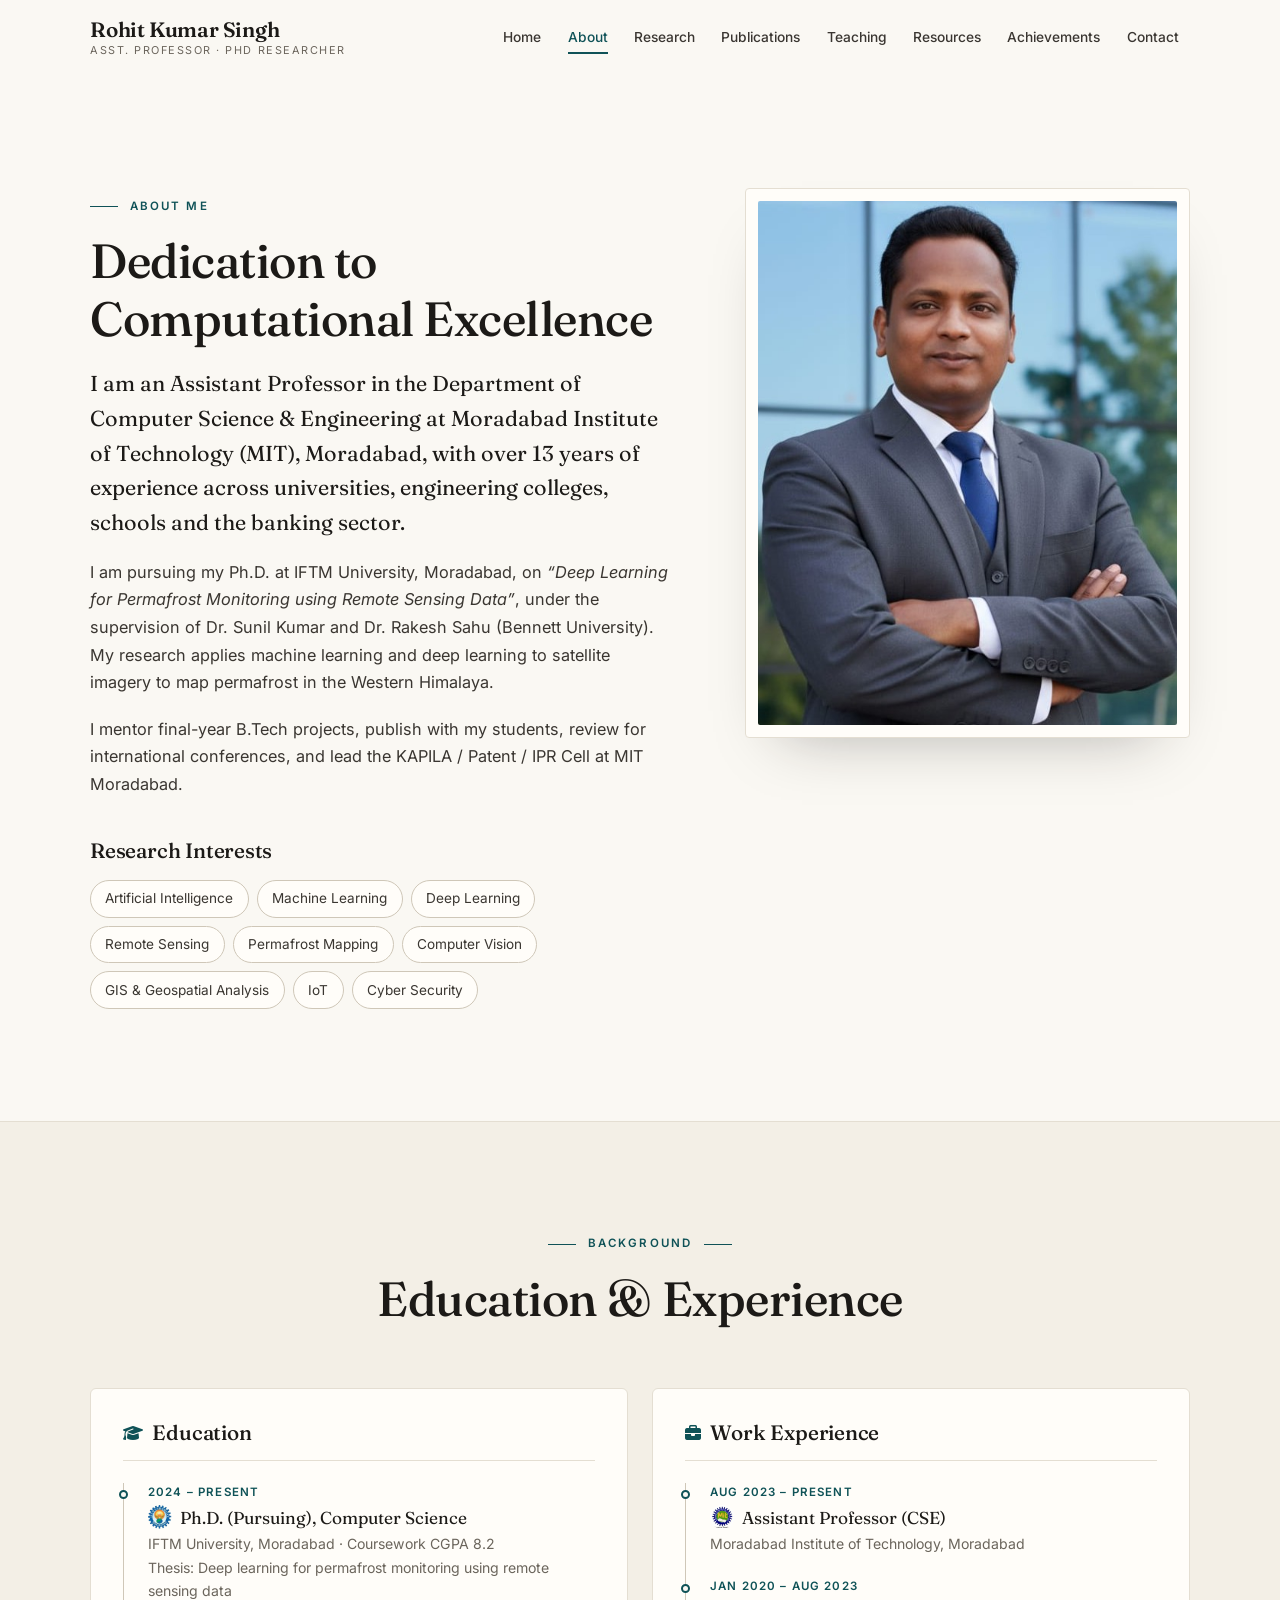
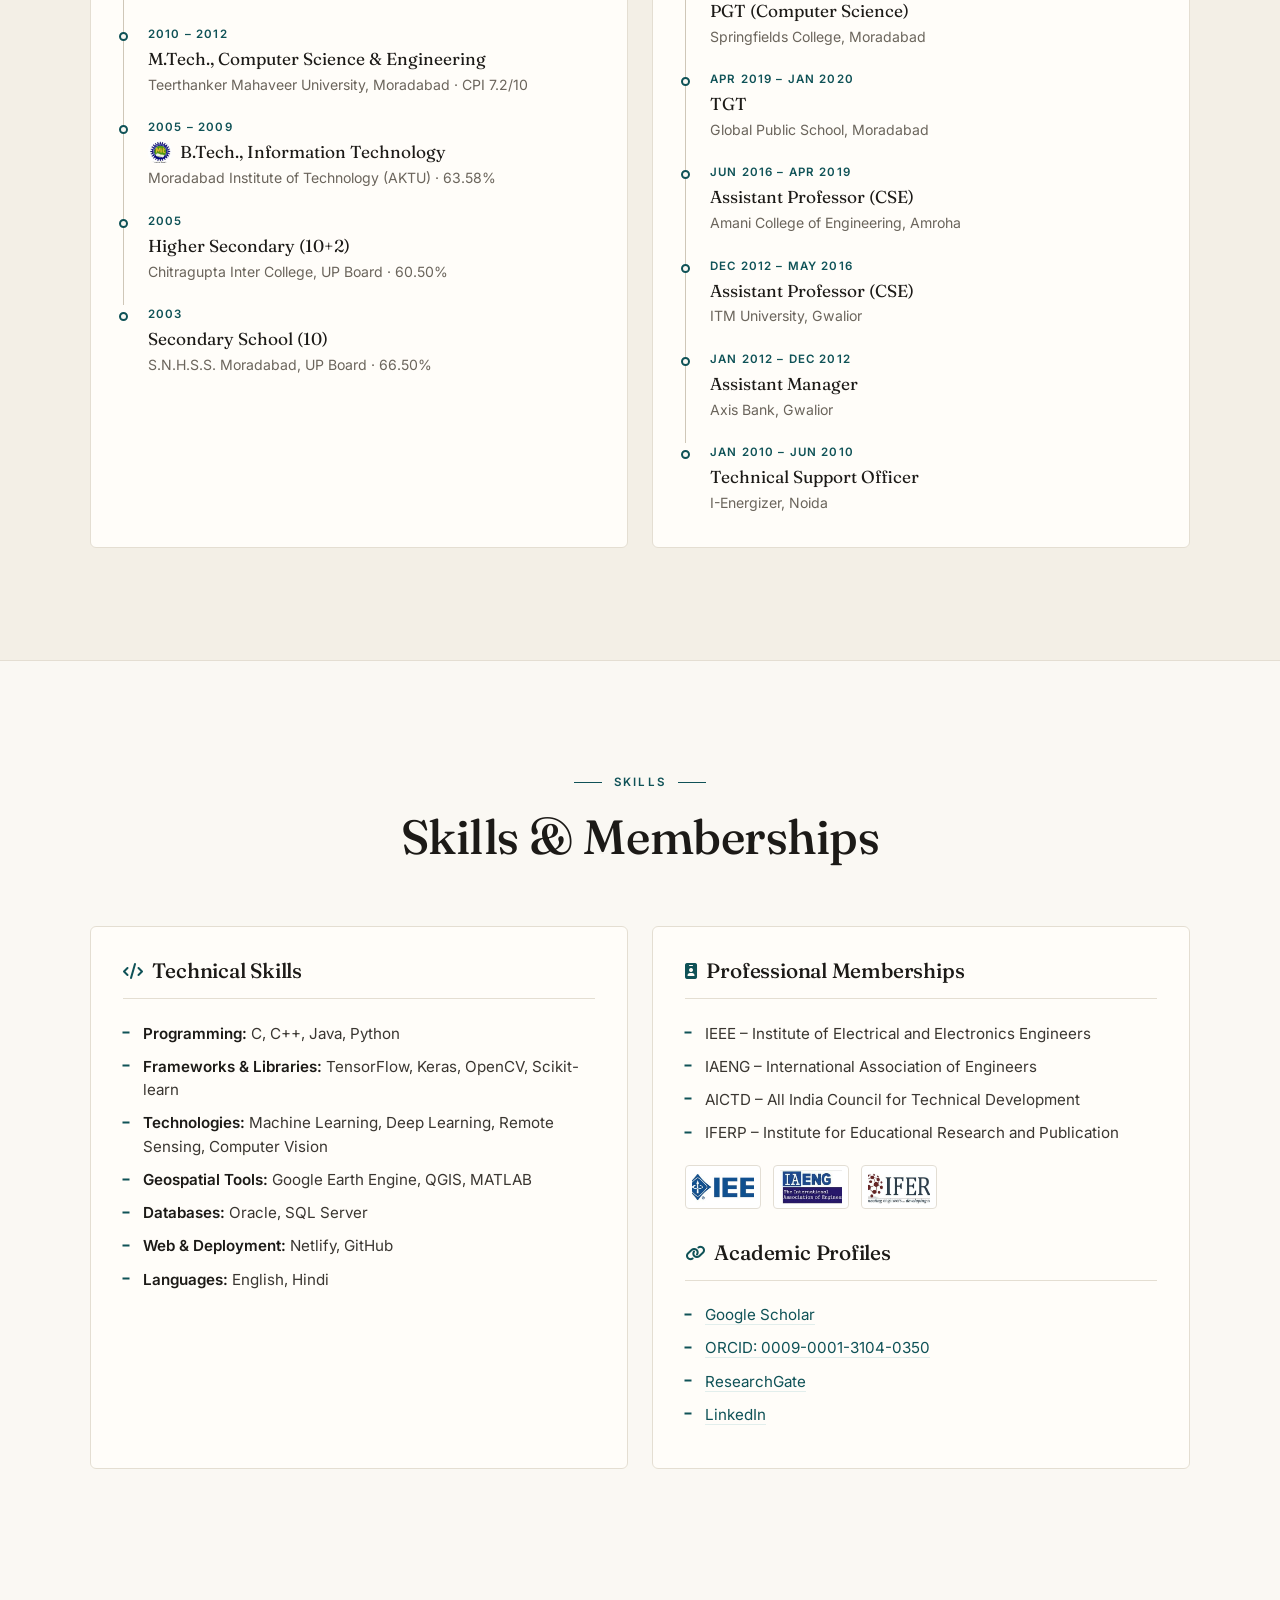
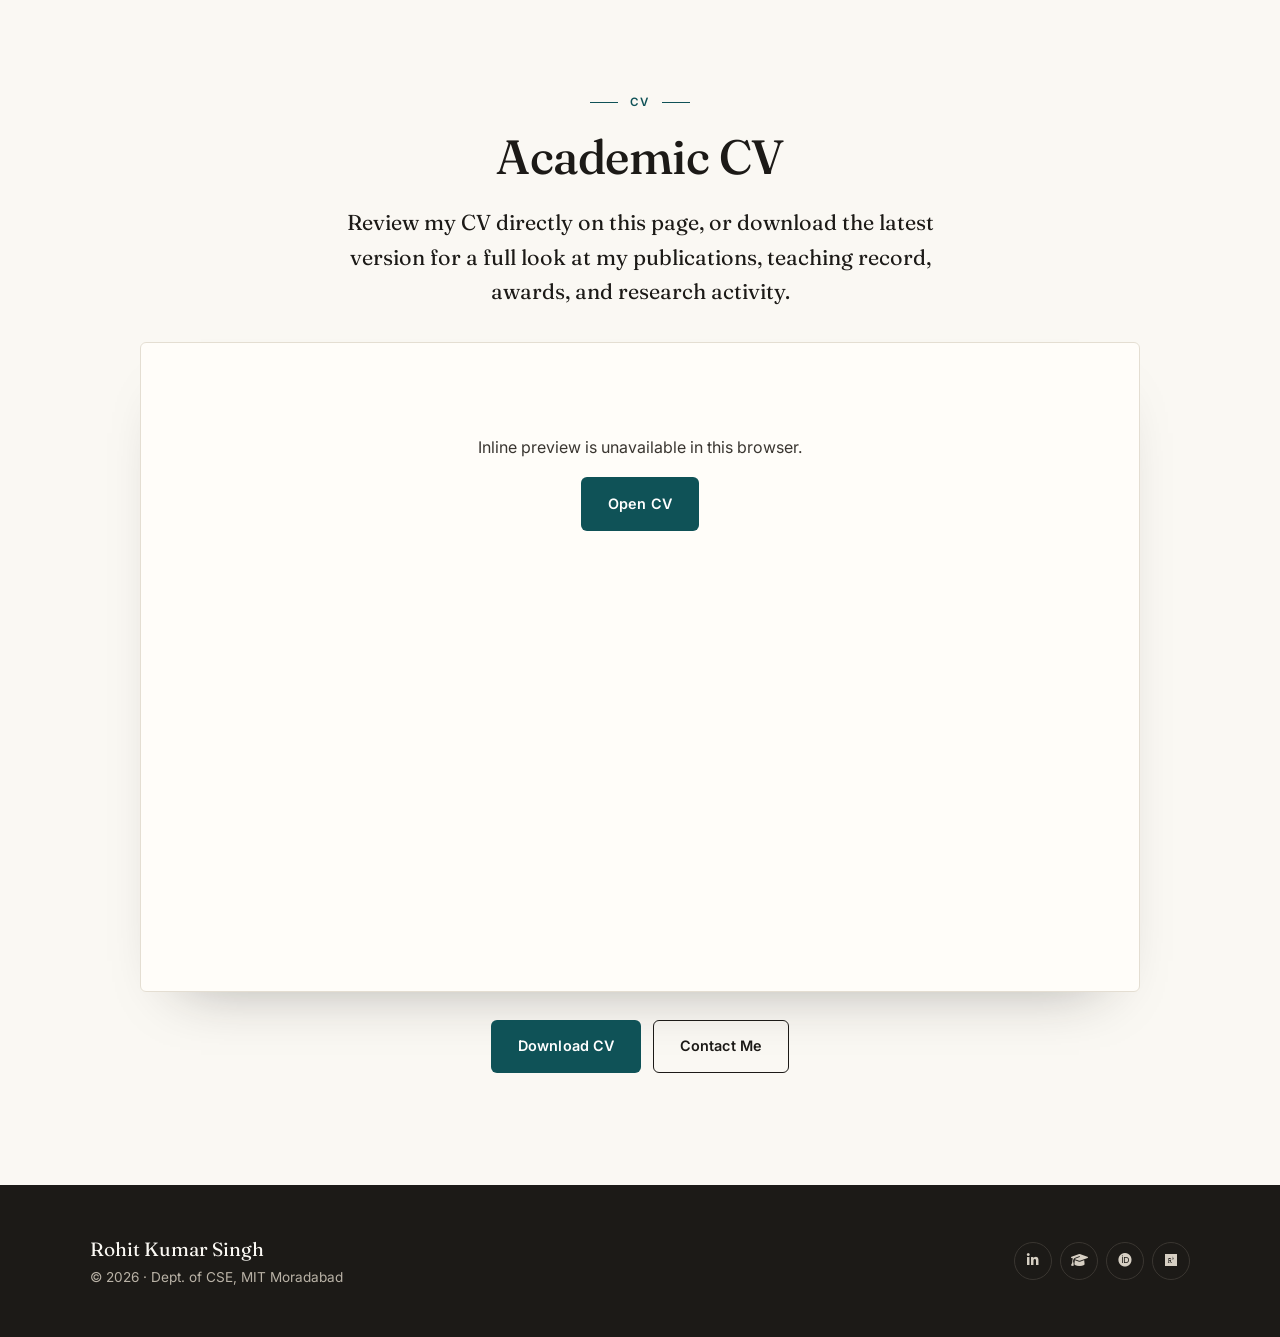
==== commit 70c91d36: "Redesign: scholarly editorial theme" ====
--- a/about.html
+++ b/about.html
@@ -5,16 +5,23 @@
   <meta name="viewport" content="width=device-width, initial-scale=1.0" />
   <title>About | Rohit Kumar Singh</title>
   <meta name="description" content="Rohit Kumar Singh – Assistant Professor (CSE), MIT Moradabad, and PhD researcher in deep learning and remote sensing for permafrost monitoring." />
-  <link href="https://fonts.googleapis.com/css2?family=Inter:wght@300;400;500;600;700;800&display=swap" rel="stylesheet">
+  <meta name="theme-color" content="#faf8f3" />
+  <link rel="icon" href="data:image/svg+xml,%3Csvg xmlns='http://www.w3.org/2000/svg' viewBox='0 0 64 64'%3E%3Crect width='64' height='64' rx='12' fill='%230f5257'/%3E%3Ctext x='32' y='44' font-family='Georgia,serif' font-size='34' fill='%23faf8f3' text-anchor='middle'%3ERS%3C/text%3E%3C/svg%3E" />
+  <link rel="preconnect" href="https://fonts.googleapis.com">
+  <link rel="preconnect" href="https://fonts.gstatic.com" crossorigin>
+  <link href="https://fonts.googleapis.com/css2?family=Fraunces:ital,opsz,wght@0,9..144,300..700;1,9..144,300..700&family=Inter:wght@400;500;600;700&display=swap" rel="stylesheet">
   <link rel="stylesheet" href="https://cdnjs.cloudflare.com/ajax/libs/font-awesome/6.4.0/css/all.min.css" />
   <link rel="stylesheet" href="style.css" />
-  <link rel="stylesheet" href="extra.css" />
 </head>
 <body>
 
   <!-- Navigation -->
   <nav id="navbar">
     <div class="nav-container">
+      <a class="brand" href="/" aria-label="Home">
+        <span class="brand-name">Rohit Kumar Singh</span>
+        <span class="brand-sub">Asst. Professor · PhD Researcher</span>
+      </a>
       <ul class="nav-links">
         <li><a href='/'>Home</a></li>
         <li><a href='/about'>About</a></li>
@@ -25,7 +32,7 @@
         <li><a href='/achievements'>Achievements</a></li>
         <li><a href='/contact'>Contact</a></li>
       </ul>
-      <div class="hamburger"><i class="fas fa-bars"></i></div>
+      <div class="hamburger" role="button" tabindex="0" aria-label="Open menu"><i class="fas fa-bars"></i></div>
     </div>
   </nav>
 
@@ -192,7 +199,10 @@
   <!-- Footer -->
   <footer class="minimal-footer">
     <div class="container footer-flex">
-      <p>&copy; <span id="year"></span> Rohit Kumar Singh. All Rights Reserved.</p>
+      <div>
+        <div class="footer-brand">Rohit Kumar Singh</div>
+        <p>&copy; <span id="year"></span> · Dept. of CSE, MIT Moradabad</p>
+      </div>
       <div class="footer-social-mini">
         <a href="https://www.linkedin.com/in/rohit-kumar-singh-1ba386183/" target="_blank" rel="noopener" aria-label="LinkedIn"><i class="fab fa-linkedin-in"></i></a>
         <a href="https://scholar.google.co.in/citations?user=rX7KQU0AAAAJ&hl=en" target="_blank" rel="noopener" aria-label="Google Scholar"><i class="fas fa-graduation-cap"></i></a>
--- a/style.css
+++ b/style.css
@@ -1,1223 +1,350 @@
-/* --- Base Variables --- */
+/* =========================================================
+   Rohit Kumar Singh — Academic Portfolio
+   Editorial / scholarly theme
+   ========================================================= */
+
 :root {
-  /* Premium Academic Palette */
-  --color-navy: #0f172a;       /* Deep navy for headings and contact */
-  --color-navy-light: #1e293b;
-  --color-white: #ffffff;
-  --color-gray-light: #f8fafc; /* Very light gray for alternating sections */
-  --color-gray-border: #e2e8f0;
-  --color-gray-text: #64748b;  /* Subtle body text */
-  --color-blue-accent: #3b82f6; /* Soft blue */
-  --color-blue-hover: #2563eb;
-  
-  --font-main: 'Inter', system-ui, -apple-system, sans-serif;
-  
-  --spacing-section: 120px;
-  --spacing-container: 90%;
-  --max-width: 1250px;
-  
-  --transition-smooth: all 0.4s cubic-bezier(0.16, 1, 0.3, 1);
-  --shadow-subtle: 0 4px 6px -1px rgba(0, 0, 0, 0.05), 0 2px 4px -1px rgba(0, 0, 0, 0.03);
-  --shadow-hover: 0 20px 25px -5px rgba(0, 0, 0, 0.05), 0 10px 10px -5px rgba(0, 0, 0, 0.02);
-}
-
-/* --- Resets & Global Typography --- */
-* {
-  margin: 0;
-  padding: 0;
-  box-sizing: border-box;
-}
-
-html {
-  scroll-behavior: smooth;
-}
-
+  --paper: #faf8f3;
+  --paper-2: #f3efe6;
+  --card: #fffdf9;
+  --ink: #1c1a17;
+  --ink-2: #3a3631;
+  --muted: #6b655c;
+  --rule: #e4ded2;
+  --rule-strong: #cfc7b8;
+  --accent: #0f5257;        /* glacier teal */
+  --accent-2: #0b3d41;
+  --accent-soft: #e2eeec;
+  --gold: #a16207;
+  --gold-soft: #fbf1dc;
+
+  --serif: 'Fraunces', 'Iowan Old Style', Georgia, serif;
+  --sans: 'Inter', system-ui, -apple-system, 'Segoe UI', sans-serif;
+
+  --max: 1180px;
+  --gutter: clamp(16px, 4vw, 40px);
+  --section: clamp(64px, 9vw, 112px);
+  --radius: 6px;
+  --ease: cubic-bezier(0.2, 0.7, 0.2, 1);
+}
+
+*, *::before, *::after { margin: 0; padding: 0; box-sizing: border-box; }
+html { scroll-behavior: smooth; -webkit-text-size-adjust: 100%; }
 body {
-  font-family: var(--font-main);
-  background-color: var(--color-white);
-  color: var(--color-navy);
+  font-family: var(--sans);
+  font-size: 16px;
   line-height: 1.7;
+  color: var(--ink-2);
+  background: var(--paper);
   -webkit-font-smoothing: antialiased;
-  -moz-osx-font-smoothing: grayscale;
-}
-
-a {
-  text-decoration: none;
-  color: inherit;
-  transition: var(--transition-smooth);
-}
-
-ul {
-  list-style: none;
-}
-
-.container {
-  width: var(--spacing-container);
-  max-width: var(--max-width);
-  margin: 0 auto;
-}
-
-/* Page Layout Wrappers for Multi-Page functionality */
-.page-header-padding {
-  padding-top: 150px; /* Offset for internal pages */
-}
-/* Ensure internal pages have a solid default navbar if preferred, 
-   but requirements said "glass navbar on scroll". We'll wrap all headers. */
-
-/* --- Layout & Spacing Utilities --- */
-.bg-light { background-color: var(--color-gray-light); }
+  text-rendering: optimizeLegibility;
+}
+img { max-width: 100%; display: block; }
+a { color: inherit; text-decoration: none; transition: color .2s var(--ease), background .2s var(--ease), border-color .2s var(--ease); }
+ul, ol { list-style: none; }
+em { font-style: italic; }
+strong { color: var(--ink); font-weight: 600; }
+::selection { background: var(--accent); color: #fff; }
+:focus-visible { outline: 2px solid var(--accent); outline-offset: 3px; border-radius: 2px; }
+
+h1, h2, h3, h4 { font-family: var(--serif); color: var(--ink); font-weight: 500; line-height: 1.2; letter-spacing: -0.01em; font-optical-sizing: auto; }
+p { color: var(--ink-2); }
+
+.container { width: 100%; max-width: var(--max); margin: 0 auto; padding: 0 var(--gutter); }
+section { padding: var(--section) 0; position: relative; }
+.section-container { display: flex; flex-direction: column; }
+.bg-light { background: var(--paper-2); border-top: 1px solid var(--rule); border-bottom: 1px solid var(--rule); }
 .text-center { text-align: center; }
 .text-center-block { display: block; text-align: center; }
-.mt-large { margin-top: 4rem; }
-
-section {
-  padding: var(--spacing-section) 0;
-  position: relative;
-  overflow: hidden;
-}
-
-.section-container {
-  display: flex;
-  flex-direction: column;
-}
-
-/* --- Typography System --- */
-h1, h2, h3, h4 {
-  color: var(--color-navy);
-  font-weight: 700;
-  line-height: 1.2;
-}
-
+.mt-large { margin-top: 3rem; }
+.mt-3 { margin-top: 2rem; }
+.mt-2 { margin-top: 1.25rem; }
+.page-header-padding { height: 76px; }
+
+/* ---------- Section headings ---------- */
 .section-label {
-  font-size: 0.85rem;
-  font-weight: 700;
-  text-transform: uppercase;
-  letter-spacing: 0.1em;
-  color: var(--color-blue-accent);
+  display: inline-flex; align-items: center; gap: .75rem;
+  font-family: var(--sans); font-size: .72rem; font-weight: 600;
+  letter-spacing: .18em; text-transform: uppercase; color: var(--accent);
   margin-bottom: 1rem;
-  display: block;
-}
-
-.section-title {
-  font-size: 2.75rem;
-  font-weight: 800;
-  letter-spacing: -0.02em;
-  margin-bottom: 1.5rem;
-}
-
-.light-title { color: var(--color-white); }
-.light-label { color: #93c5fd; }
-
-p { color: var(--color-gray-text); }
-.lead-text { font-size: 1.2rem; color: var(--color-navy-light); font-weight: 400; margin-bottom: 2rem; line-height: 1.8; }
-
-/* --- Buttons --- */
+}
+.section-label::before { content: ''; width: 28px; height: 1px; background: currentColor; }
+.text-center-block.section-label, .text-center .section-label { display: flex; justify-content: center; }
+.text-center-block.section-label::after, .text-center .section-label::after { content: ''; width: 28px; height: 1px; background: currentColor; }
+.section-title { font-size: clamp(2rem, 4.2vw, 3rem); margin-bottom: 1.25rem; }
+.lead-text { font-family: var(--serif); font-size: clamp(1.15rem, 2vw, 1.35rem); line-height: 1.6; color: var(--ink); font-weight: 400; margin-bottom: 1.5rem; }
+.section-intro { max-width: 720px; margin: 0 auto; text-align: center; color: var(--muted); font-size: 1.05rem; }
+.subsection-title { font-size: 1.3rem; margin: 2.5rem 0 1rem; }
+
+/* ---------- Buttons ---------- */
 .btn {
-  display: inline-flex;
-  align-items: center;
-  justify-content: center;
-  gap: 0.5rem;
-  padding: 1rem 2rem;
-  border-radius: 4px;
-  font-weight: 600;
-  font-size: 0.95rem;
-  cursor: pointer;
-  transition: var(--transition-smooth);
-  border: 1px solid transparent;
-}
-
-.btn-primary {
-  background-color: var(--color-blue-accent);
-  color: var(--color-white);
-}
-
-.btn-primary:hover {
-  background-color: var(--color-blue-hover);
-  transform: translateY(-2px);
-  box-shadow: var(--shadow-subtle);
-}
-
-.btn-outline {
-  border-color: var(--color-blue-accent);
-  color: var(--color-blue-accent);
-  background: transparent;
-}
-
-.btn-outline:hover {
-  border-color: var(--color-blue-hover);
-  background: var(--color-gray-light);
-  color: var(--color-blue-hover);
-}
-
-.btn-outline-light {
-  border-color: rgba(255, 255, 255, 0.4);
-  color: var(--color-white);
-  background: transparent;
-}
-
-.btn-outline-light:hover {
-  border-color: var(--color-white);
-  background: rgba(255, 255, 255, 0.1);
-}
-
+  display: inline-flex; align-items: center; justify-content: center; gap: .55rem;
+  padding: .85rem 1.6rem; border-radius: var(--radius);
+  font-family: var(--sans); font-size: .9rem; font-weight: 600; letter-spacing: .01em;
+  border: 1px solid transparent; cursor: pointer; white-space: nowrap;
+  transition: background .2s var(--ease), color .2s var(--ease), border-color .2s var(--ease), transform .2s var(--ease);
+}
+.btn-primary { background: var(--accent); color: #fff; }
+.btn-primary:hover { background: var(--accent-2); }
+.btn-outline, .btn-outline-light { border-color: var(--ink); color: var(--ink); background: transparent; }
+.btn-outline:hover, .btn-outline-light:hover { background: var(--ink); color: var(--paper); }
 .btn-block { width: 100%; }
-.btn-sm { padding: 0.75rem 1.5rem; font-size: 0.85rem; }
-
-/* --- Navigation --- */
-nav {
-  position: fixed;
-  top: 0;
-  left: 0;
-  width: 100%;
-  padding: 1.5rem 0;
-  z-index: 1000;
-  transition: var(--transition-smooth);
-  /* Make default background deep navy for non-hero pages or maintain glass */
-  background: rgba(15, 23, 42, 0.95); /* We'll use a deep solid base to ensure visibility if no hero overlay exists */
-}
-
-/* But if it's the home page and over a hero, default transparent */
-body.home nav {
-  background: transparent;
-}
-
-nav.scrolled, body:not(.home) nav {
-  background: rgba(255, 255, 255, 0.98);
-  backdrop-filter: blur(8px);
-  padding: 1rem 0;
-  box-shadow: var(--shadow-subtle);
-  border-bottom: 1px solid var(--color-gray-border);
-}
-
-nav.scrolled .logo,
-nav.scrolled .nav-links a,
-nav.scrolled .hamburger i,
-body:not(.home) nav .logo,
-body:not(.home) nav .nav-links a,
-body:not(.home) nav .hamburger i {
-  color: var(--color-navy);
-}
-
-/* NAV CONTAINER */
-.nav-container {
-  display: flex;
-  justify-content: space-between;
-  align-items: center;
-}
-
-/* NAV LINKS (DESKTOP) */
-.nav-links {
-  display: flex;
-  gap: 18px;
-}
-
-/* HAMBURGER DEFAULT HIDDEN */
-.hamburger {
-  display: none;
-  font-size: 22px;
-  cursor: pointer;
-}
-
-/* 🔥 IMPORTANT: BREAKPOINT */
-@media (max-width: 1024px) {
-
-  /* HIDE DESKTOP MENU */
-  .nav-links {
-    display: none;
-  }
-
-  /* SHOW HAMBURGER */
-  .hamburger {
-    display: block;
-  }
-
-  /* MOBILE MENU */
-  .mobile-menu {
-    position: fixed;
-    top: 70px;
-    right: -100%;
-    width: 250px;
-    height: 100vh;
-    background: #0f172a;
-    transition: 0.3s ease;
-    padding: 20px;
-  }
-
-  .mobile-menu.active {
-    right: 0;
-  }
-
-  .mobile-menu ul {
-    list-style: none;
-    padding: 0;
-  }
-
-  .mobile-menu ul li {
-    margin: 20px 0;
-  }
-
-  .mobile-menu a {
-    color: white;
-    text-decoration: none;
-    font-size: 16px;
-  }
-}
-
-.logo {
-  font-size: 1.4rem;
-  font-weight: 800;
-  letter-spacing: -0.02em;
-  color: var(--color-white);
-}
-
-.nav-links {
-  display: flex;
-  gap: 1rem;
-}
-
+.btn:active { transform: translateY(1px); }
+.button-group { display: flex; gap: .75rem; justify-content: center; flex-wrap: wrap; }
+
+/* ---------- Navigation ---------- */
+nav#navbar {
+  position: fixed; inset: 0 0 auto 0; z-index: 1000;
+  background: rgba(250, 248, 243, .92);
+  backdrop-filter: saturate(140%) blur(10px); -webkit-backdrop-filter: saturate(140%) blur(10px);
+  border-bottom: 1px solid transparent;
+  transition: border-color .3s var(--ease), box-shadow .3s var(--ease);
+}
+nav#navbar.scrolled { border-bottom-color: var(--rule); box-shadow: 0 1px 0 rgba(28, 26, 23, .02); }
+.nav-container { max-width: var(--max); margin: 0 auto; padding: 0 var(--gutter); height: 76px; display: flex; align-items: center; justify-content: space-between; gap: 1.5rem; }
+.brand { display: flex; flex-direction: column; line-height: 1.1; }
+.brand-name { font-family: var(--serif); font-size: 1.3rem; font-weight: 600; color: var(--ink); letter-spacing: -0.01em; }
+.brand-sub { font-size: .68rem; letter-spacing: .14em; text-transform: uppercase; color: var(--muted); margin-top: 3px; }
+.nav-links { display: flex; align-items: center; gap: .25rem; }
 .nav-links a {
-  font-size: 0.8rem;
-  font-weight: 500;
-  color: rgba(255, 255, 255, 0.9);
-  position: relative;
-}
-
-.nav-links a:hover,
-.nav-links a.active {
-  color: var(--color-blue-accent);
-}
-
-/* Remove older underline when using boxed active tabs */
-.nav-links a.active::after {
-  display: none;
-}
-
-.hamburger {
-  display: none;
-  font-size: 1.4rem;
-  color: var(--color-white);
-  cursor: pointer;
-}
-
-/* Mobile Menu */
+  position: relative; display: block; padding: .5rem .7rem;
+  font-size: .86rem; font-weight: 500; color: var(--ink-2);
+}
+.nav-links a::after {
+  content: ''; position: absolute; left: .7rem; right: .7rem; bottom: .25rem; height: 1.5px;
+  background: var(--accent); transform: scaleX(0); transform-origin: left; transition: transform .25s var(--ease);
+}
+.nav-links a:hover { color: var(--accent); }
+.nav-links a.active { color: var(--accent); }
+.nav-links a.active::after, .nav-links a:hover::after { transform: scaleX(1); }
+.hamburger { display: none; width: 44px; height: 44px; align-items: center; justify-content: center; font-size: 1.25rem; color: var(--ink); cursor: pointer; border-radius: var(--radius); }
+.hamburger:hover { background: var(--paper-2); }
+
 .mobile-menu {
-  position: fixed;
-  top: 0;
-  left: 0;
-  width: 100%;
-  height: 100vh;
-  background: var(--color-white);
-  z-index: 999;
-  display: flex;
-  flex-direction: column;
-  justify-content: center;
-  align-items: center;
-  opacity: 0;
-  pointer-events: none;
-  transform: translateY(-20px);
-  transition: var(--transition-smooth);
-}
-
-.mobile-menu.active {
-  opacity: 1;
-  pointer-events: all;
-  transform: translateY(0);
-}
-
-.mobile-menu ul {
-  text-align: center;
-  width: 100%;
-}
-
-.mobile-menu li {
-  margin: 1.5rem 0;
-}
-
-.mobile-menu a {
-  font-size: 1.5rem;
-  font-weight: 600;
-  color: var(--color-navy);
-}
-.mobile-menu a.active {
-  color: var(--color-blue-accent);
-}
-
-/* --- Hero Section --- */
-.hero {
-  height: 100vh;
-  min-height: 700px;
-  position: relative;
-  display: flex;
-  align-items: center;
-  justify-content: center;
-  text-align: center;
-  margin-top: 0; 
-}
-
-.hero-bg {
-  position: absolute;
-  top: 0; left: 0; width: 100%; height: 100%;
-  background-image: url('https://images.unsplash.com/photo-1550751827-4bd374c3f58b?ixlib=rb-4.0.3&auto=format&fit=crop&w=1920&q=80');
-  background-size: cover;
-  background-position: center;
-  z-index: 1;
-}
-
-.hero-overlay {
-  position: absolute;
-  top: 0; left: 0; width: 100%; height: 100%;
-  background: linear-gradient(to bottom, rgba(15, 23, 42, 0.8), rgba(15, 23, 42, 0.95));
-  z-index: 2;
-}
-
-.hero-content {
-  position: relative;
-  z-index: 3;
-  color: var(--color-white);
-  max-width: 900px;
-  padding: 0 1rem;
-}
-
-.hero-title {
-  font-size: clamp(3rem, 8vw, 6rem);
-  font-weight: 800;
-  letter-spacing: -0.03em;
-  color: var(--color-white);
-  margin-bottom: 0.5rem;
-}
-
-.hero-subtitle {
-  font-size: clamp(1.2rem, 3vw, 1.8rem);
-  font-weight: 400;
-  color: rgba(255, 255, 255, 0.8);
-  margin-bottom: 2rem;
-  letter-spacing: 0.05em;
-}
-
-.hero-tagline {
-  font-size: 1.15rem;
-  color: rgba(255, 255, 255, 0.6);
-  max-width: 700px;
-  margin: 0 auto 3rem;
-  line-height: 1.6;
-}
-
-.hero-cta {
-  display: flex;
-  gap: 1.5rem;
-  justify-content: center;
-}
-
-/* --- About Section --- */
-.about-grid {
-  display: grid;
-  grid-template-columns: 1fr 1fr;
-  gap: 6rem;
-  align-items: center;
-}
-
-.about-text p {
-  margin-bottom: 1.5rem;
-  font-size: 1.05rem;
-}
-
-.subsection-title {
-  font-size: 1.25rem;
-  margin: 3rem 0 1.5rem;
-}
-
-.pill-group {
-  display: flex;
-  flex-wrap: wrap;
-  gap: 0.75rem;
-}
-
-.pill-badge {
-  background: var(--color-gray-light);
-  color: var(--color-navy);
-  padding: 0.6rem 1.2rem;
-  border-radius: 50px;
-  font-size: 0.85rem;
-  font-weight: 500;
-  border: 1px solid var(--color-gray-border);
-  transition: var(--transition-smooth);
-}
-
-.pill-badge:hover {
-  border-color: var(--color-blue-accent);
-  background: white;
-}
-
-.about-image-wrapper {
-  position: relative;
-  width: 100%;
-  aspect-ratio: 4/5;
-  border-radius: 8px;
-  overflow: hidden;
-}
-
-.about-image {
-  width: 100%;
-  height: 100%;
-  object-fit: cover;
-  filter: grayscale(20%); 
-}
-
-/* --- Premium Cards Grid --- */
-.research-grid {
-  display: grid;
-  grid-template-columns: repeat(3, 1fr);
-  gap: 2.5rem;
-}
-
-.premium-card {
-  background: var(--color-white);
-  border: 1px solid var(--color-gray-border);
-  border-radius: 8px;
-  padding: 3rem 2.5rem;
-  transition: var(--transition-smooth);
-  display: flex;
-  flex-direction: column;
-  height: 100%;
-}
-
-.premium-card.minimal-padding {
-  padding: 2.5rem;
-}
-
-.premium-card:hover {
-  transform: translateY(-8px);
-  box-shadow: var(--shadow-hover);
-  border-color: transparent;
-}
-
-.card-icon {
-  font-size: 2.5rem;
-  color: var(--color-blue-accent);
-  margin-bottom: 2rem;
-}
-
-.card-header-icon {
-  font-size: 2rem;
-  color: var(--color-navy-light);
-  margin-bottom: 1.5rem;
-}
-
-.card-title {
-  font-size: 1.35rem;
-  margin-bottom: 1rem;
-}
-
-.card-desc {
-  font-size: 0.95rem;
-  margin-bottom: 2.5rem;
-  flex-grow: 1;
-}
-
-.status-badge {
-  display: inline-flex;
-  align-items: center;
-  gap: 0.5rem;
-  font-size: 0.8rem;
-  font-weight: 600;
-  text-transform: uppercase;
-  letter-spacing: 0.05em;
-}
-
-.status-badge.active { color: var(--color-blue-accent); }
-.status-badge.completed { color: var(--color-gray-text); }
-
-/* --- Academic Publications --- */
-.academic-list {
-  display: flex;
-  flex-direction: column;
-}
-
-.academic-row {
-  display: grid;
-  grid-template-columns: 100px 1fr;
-  gap: 2rem;
-  padding: 2.5rem 0;
-  border-bottom: 1px solid var(--color-gray-border);
-  transition: var(--transition-smooth);
-}
-
-.academic-row:first-child {
-  border-top: 1px solid var(--color-gray-border);
-}
-
-.academic-row:hover {
-  background: rgba(248, 250, 252, 0.5); 
-}
-
-.academic-year {
-  font-size: 1.25rem;
-  font-weight: 800;
-  color: var(--color-blue-accent);
-  padding-top: 0.1rem;
-}
-
-.paper-title {
-  font-size: 1.25rem;
-  margin-bottom: 0.5rem;
-}
-
-.paper-authors {
-  color: var(--color-navy);
-  font-size: 0.95rem;
-  margin-bottom: 0.25rem;
-}
-
-.paper-venue {
-  font-style: italic;
-  font-size: 0.9rem;
-  margin-bottom: 1rem;
-}
-
-.paper-link {
-  font-size: 0.9rem;
-  font-weight: 600;
-  color: var(--color-blue-accent);
-  display: inline-flex;
-  align-items: center;
-  gap: 0.5rem;
-}
-
-.paper-link:hover {
-  gap: 0.75rem; 
-}
-
-.publications-footer {
-  text-align: center;
-}
-
-.publications-footer p {
-  margin-bottom: 1rem;
-  font-size: 0.95rem;
-}
-
-.button-group {
-  display: flex;
-  gap: 1rem;
-  justify-content: center;
-}
-
-/* --- Resources Grid --- */
-.resources-grid {
-  display: grid;
-  grid-template-columns: 1fr 1fr;
-  gap: 2.5rem;
-}
-
-.resource-card {
-  display: flex;
-  flex-direction: column;
-  justify-content: space-between;
-  text-align: left;
-}
-
-.resource-icon {
-  width: 60px;
-  height: 60px;
-  background: var(--color-gray-light);
-  border-radius: 8px;
-  display: flex;
-  align-items: center;
-  justify-content: center;
-  font-size: 1.5rem;
-  color: var(--color-blue-accent);
-  margin-bottom: 1.5rem;
-}
-
-.resource-text { flex-grow: 1; }
-
-.resource-card .btn { align-self: flex-start; }
-
-
-/* --- CV Section --- */
-.cv-panel {
-  background: linear-gradient(180deg, rgba(255,255,255,0.96) 0%, rgba(248,250,252,1) 100%);
-  padding: 5rem 0;
-}
-
-.cv-panel .section-title {
-  margin-bottom: 1rem;
-}
-
-.cv-panel .lead-text {
-  max-width: 720px;
-  margin: 0 auto 2rem;
-}
-
-.cv-panel .button-group {
-  justify-content: center;
-}
-
-.cv-embed-wrapper {
-  margin: 2rem auto 1.5rem;
-  width: 100%;
-  max-width: 1100px;
-  min-height: 680px;
-  border-radius: 16px;
-  overflow: hidden;
-  box-shadow: 0 20px 45px rgba(15, 23, 42, 0.08);
-  border: 1px solid rgba(15, 23, 42, 0.06);
-}
-
-.cv-object {
-  width: 100%;
-  height: 100%;
-  min-height: 680px;
-  border: none;
-}
-
-.cv-embed-fallback {
-  display: flex;
-  flex-direction: column;
-  align-items: center;
-  justify-content: center;
-  min-height: 360px;
-  padding: 2rem;
-  background: rgba(255, 255, 255, 0.95);
-  text-align: center;
-}
-
-.cv-embed-fallback p {
-  color: var(--color-navy);
-  font-size: 1rem;
-  margin-bottom: 1.25rem;
-}
-
-@media (max-width: 1024px) {
-  .cv-embed-wrapper {
-    min-height: 520px;
-  }
-}
-
-@media (max-width: 768px) {
-  .cv-panel {
-    padding: 3rem 0;
-  }
-
-  .cv-embed-wrapper {
-    min-height: 420px;
-    border-radius: 12px;
-  }
-}
-
-/* --- Contact Section (FULL WIDTH BALANCED) --- */
-.contact {
-  background-color: var(--color-navy);
-  position: relative;
-  overflow: hidden;
-  border-radius: 8px;
-}
-
-.contact-page-layout {
-  border-radius: 0;
-}
-
-/* Optional subtle pattern in bg */
-.contact::before {
-  content: '';
-  position: absolute;
-  top: 0; left: 0; width: 100%; height: 100%;
-  background: radial-gradient(circle at top right, rgba(59, 130, 246, 0.1), transparent 40%);
-  pointer-events: none;
-}
-
-.full-width-grid {
-  display: grid;
-  grid-template-columns: 1fr 1fr;
-  gap: 6rem;
-  align-items: center;
-}
-
-.contact-info-wrapper {
-  color: var(--color-white);
-  z-index: 2;
-}
-
-.contact-lead {
-  font-size: 1.1rem;
-  color: #94a3b8;
-  margin-bottom: 3rem;
-  max-width: 450px;
-}
-
-.contact-list {
-  display: flex;
-  flex-direction: column;
-  gap: 1.5rem;
-  margin-bottom: 3rem;
-}
-
-.contact-list li {
-  display: flex;
-  align-items: center;
-  gap: 1.25rem;
-  font-size: 1.05rem;
-  color: #e2e8f0;
-}
-
-.contact-list i {
-  color: var(--color-blue-accent);
-  font-size: 1.25rem;
-}
-
-.social-circles {
-  display: flex;
-  gap: 1rem;
-}
-
-.social-circles a {
-  display: flex;
-  align-items: center;
-  justify-content: center;
-  width: 48px;
-  height: 48px;
-  border-radius: 50%;
-  background: rgba(255, 255, 255, 0.05);
-  color: var(--color-white);
-  font-size: 1.1rem;
-}
-
-.social-circles a:hover {
-  background: var(--color-blue-accent);
-  transform: translateY(-3px);
-}
-
-.contact-form-wrapper {
-  background: rgba(255, 255, 255, 0.03);
-  backdrop-filter: blur(12px);
-  -webkit-backdrop-filter: blur(12px);
-  border: 1px solid rgba(255, 255, 255, 0.1);
-  padding: 4rem;
-  border-radius: 12px;
-  width: 100%;
-  z-index: 2;
-}
-
-.form-group {
-  margin-bottom: 1.5rem;
-  display: flex;
-  flex-direction: column;
-  gap: 0.5rem;
-}
-
-.form-group label {
-  color: #cbd5e1;
-  font-size: 0.85rem;
-  font-weight: 500;
-  text-transform: uppercase;
-  letter-spacing: 0.05em;
-}
-
-.form-group input,
-.form-group textarea {
-  width: 100%;
-  padding: 1rem;
-  background: rgba(0, 0, 0, 0.2);
-  border: 1px solid rgba(255, 255, 255, 0.1);
-  border-radius: 4px;
-  color: var(--color-white);
-  font-family: inherit;
-  transition: var(--transition-smooth);
-}
-
-.form-group input:focus,
-.form-group textarea:focus {
-  outline: none;
-  border-color: var(--color-blue-accent);
-  background: rgba(0, 0, 0, 0.4);
-}
-
-/* --- Footer --- */
-.minimal-footer {
-  padding: 2.5rem 0;
-  background: #0b1120;
-  border-top: 1px solid rgba(255, 255, 255, 0.05);
-}
-
-.footer-flex {
-  display: flex;
-  justify-content: space-between;
-  align-items: center;
-  color: #64748b;
-  font-size: 0.85rem;
-}
-
-.footer-social-mini {
-  display: flex;
-  gap: 1.5rem;
-}
-
-.footer-social-mini a:hover { color: var(--color-white); }
-
-/* --- Fade In Animation Classes --- */
-.fade-in {
-  opacity: 0;
-  transform: translateY(30px);
-  transition: opacity 0.8s cubic-bezier(0.16, 1, 0.3, 1), transform 0.8s cubic-bezier(0.16, 1, 0.3, 1);
-}
-
-.fade-in.visible {
-  opacity: 1;
-  transform: translateY(0);
-}
-
-/* --- Responsiveness --- */
-@media (max-width: 1024px) {
-  :root { --spacing-section: 100px; }
-  .about-grid, .full-width-grid { gap: 4rem; grid-template-columns: 1fr; }
-  .research-grid { grid-template-columns: repeat(2, 1fr); }
-  .contact-form-wrapper { padding: 3rem; }
-}
-
-@media (max-width: 768px) {
-  :root { --spacing-section: 80px; }
+  position: fixed; inset: 76px 0 0 0; z-index: 999; background: var(--paper);
+  padding: 2rem var(--gutter); overflow-y: auto;
+  opacity: 0; pointer-events: none; transform: translateY(-8px);
+  transition: opacity .25s var(--ease), transform .25s var(--ease);
+}
+.mobile-menu.active { opacity: 1; pointer-events: auto; transform: none; }
+.mobile-menu li { border-bottom: 1px solid var(--rule); }
+.mobile-menu a { display: block; padding: 1rem 0; font-family: var(--serif); font-size: 1.5rem; color: var(--ink); }
+.mobile-menu a.active { color: var(--accent); font-style: italic; }
+
+@media (max-width: 1080px) {
   .nav-links { display: none; }
-  .hamburger { display: block; }
-  
+  .hamburger { display: inline-flex; }
+}
+
+/* ---------- Home hero ---------- */
+.hero { padding: calc(76px + clamp(48px, 7vw, 96px)) 0 clamp(56px, 7vw, 96px); position: relative; overflow: hidden; border-bottom: 1px solid var(--rule); }
+.hero-contours { position: absolute; inset: 0; width: 100%; height: 100%; pointer-events: none; color: var(--accent); opacity: .12; }
+.hero-grid { position: relative; display: grid; grid-template-columns: 1.35fr 1fr; gap: clamp(2rem, 6vw, 5.5rem); align-items: center; }
+.hero-eyebrow { font-size: .75rem; letter-spacing: .18em; text-transform: uppercase; color: var(--accent); font-weight: 600; margin-bottom: 1.25rem; }
+.hero-title { font-size: clamp(2.8rem, 7vw, 5.4rem); font-weight: 400; line-height: 1.02; letter-spacing: -0.025em; margin-bottom: 1.5rem; }
+.hero-title em { color: var(--accent); }
+.hero-tagline { font-family: var(--serif); font-style: italic; font-size: clamp(1.15rem, 2.2vw, 1.45rem); color: var(--ink-2); line-height: 1.55; max-width: 34ch; margin-bottom: 2.25rem; }
+.hero-cta { display: flex; gap: .75rem; flex-wrap: wrap; }
+.hero-meta { display: flex; flex-wrap: wrap; gap: .5rem 1.5rem; margin-top: 2rem; font-size: .88rem; color: var(--muted); }
+.hero-meta a { display: inline-flex; align-items: center; gap: .45rem; }
+.hero-meta a:hover { color: var(--accent); }
+.hero-portrait { position: relative; }
+.hero-portrait figure { background: var(--card); padding: 12px 12px 0; border: 1px solid var(--rule); border-radius: 4px; box-shadow: 0 30px 60px -30px rgba(28, 26, 23, .25); transform: rotate(1.2deg); }
+.hero-portrait img { width: 100%; height: auto; aspect-ratio: 4 / 5; object-fit: cover; border-radius: 2px; }
+.hero-portrait figcaption { font-family: var(--serif); font-style: italic; font-size: .95rem; color: var(--muted); padding: .8rem .25rem 1rem; text-align: center; }
+
+@media (max-width: 860px) {
+  .hero-grid { grid-template-columns: 1fr; }
+  .hero-portrait { max-width: 260px; order: -1; }
+  .hero-portrait figcaption { font-size: .85rem; }
+  .hero-portrait figure { transform: none; }
+}
+
+/* ---------- Stats ---------- */
+.stats-strip { padding: 0; background: var(--paper); border-bottom: 1px solid var(--rule); }
+.stats-grid { display: grid; grid-template-columns: repeat(4, 1fr); }
+.stats-grid > div { padding: 2.25rem 1rem; text-align: center; border-left: 1px solid var(--rule); }
+.stats-grid > div:first-child { border-left: 0; }
+.stat-num { font-family: var(--serif); font-size: clamp(2.2rem, 4vw, 3rem); font-weight: 400; color: var(--ink); line-height: 1; }
+.stat-label { margin-top: .6rem; font-size: .72rem; letter-spacing: .14em; text-transform: uppercase; color: var(--muted); }
+@media (max-width: 700px) {
+  .stats-grid { grid-template-columns: repeat(2, 1fr); }
+  .stats-grid > div:nth-child(3) { border-left: 0; }
+  .stats-grid > div:nth-child(n+3) { border-top: 1px solid var(--rule); }
+}
+
+/* ---------- Cards ---------- */
+.research-grid { display: grid; grid-template-columns: repeat(3, 1fr); gap: 1.5rem; }
+.card, .premium-card {
+  background: var(--card); border: 1px solid var(--rule); border-radius: var(--radius);
+  padding: 2rem; display: flex; flex-direction: column; height: 100%;
+  transition: border-color .25s var(--ease), box-shadow .25s var(--ease);
+}
+.premium-card:hover { border-color: var(--rule-strong); box-shadow: 0 18px 40px -28px rgba(28, 26, 23, .35); }
+.premium-card.minimal-padding { padding: 1.75rem; }
+.card-icon, .card-header-icon {
+  width: 46px; height: 46px; border-radius: var(--radius);
+  display: inline-flex; align-items: center; justify-content: center;
+  background: var(--accent-soft); color: var(--accent); font-size: 1.15rem; margin-bottom: 1.5rem;
+}
+.card-title { font-size: 1.3rem; margin-bottom: .75rem; }
+.card-desc { font-size: .95rem; color: var(--ink-2); margin-bottom: 1.5rem; flex-grow: 1; }
+.card-footer { margin-top: auto; padding-top: 1rem; border-top: 1px solid var(--rule); }
+.status-badge { display: inline-flex; align-items: center; gap: .45rem; font-size: .72rem; font-weight: 600; letter-spacing: .1em; text-transform: uppercase; color: var(--muted); }
+.status-badge i { font-size: .6rem; }
+.status-badge.active { color: var(--accent); }
+.status-badge.completed { color: var(--gold); }
+.card-link { margin-top: auto; font-size: .9rem; font-weight: 600; color: var(--accent); display: inline-flex; gap: .4rem; align-items: center; }
+@media (max-width: 1000px) { .research-grid { grid-template-columns: repeat(2, 1fr); } }
+@media (max-width: 640px) { .research-grid { grid-template-columns: 1fr; } }
+
+/* ---------- Publications ---------- */
+.academic-list { display: flex; flex-direction: column; border-top: 1px solid var(--ink); }
+.academic-row { display: grid; grid-template-columns: 84px 1fr; gap: 1.75rem; padding: 1.6rem 0; border-bottom: 1px solid var(--rule); }
+.academic-year { font-family: var(--serif); font-style: italic; font-size: 1.25rem; color: var(--accent); line-height: 1.4; }
+.paper-title { font-size: 1.18rem; font-weight: 500; line-height: 1.35; margin-bottom: .45rem; }
+.paper-authors { font-size: .92rem; color: var(--ink-2); margin-bottom: .2rem; }
+.paper-venue { font-size: .88rem; color: var(--muted); margin-bottom: .6rem; }
+.paper-link { font-size: .85rem; font-weight: 600; color: var(--accent); display: inline-flex; align-items: center; gap: .4rem; border-bottom: 1px solid transparent; }
+.paper-link:hover { border-bottom-color: var(--accent); }
+.paper-link i { font-size: .75rem; transition: transform .2s var(--ease); }
+.paper-link:hover i { transform: translateX(3px); }
+.pub-tag { display: inline-block; vertical-align: middle; margin-left: .45rem; padding: .1rem .5rem; border-radius: 3px; font-family: var(--sans); font-size: .62rem; font-weight: 700; letter-spacing: .1em; text-transform: uppercase; }
+.pub-tag.ieee { background: var(--accent-soft); color: var(--accent-2); }
+.pub-tag.scopus { background: var(--gold-soft); color: #854d0e; }
+.pub-group-title { display: flex; align-items: baseline; gap: .75rem; font-size: 1.6rem; margin: 3.5rem 0 1rem; }
+.pub-group-title i { display: none; }
+.pub-group-title .count { font-family: var(--sans); font-size: .8rem; color: var(--muted); font-weight: 500; }
+.pub-group-title .count::before { content: '('; } .pub-group-title .count::after { content: ')'; }
+.pub-filter { display: flex; flex-wrap: wrap; gap: .5rem; margin-top: 1.75rem; }
+.pub-filter button { font: inherit; font-size: .85rem; font-weight: 500; padding: .5rem 1rem; border-radius: 999px; border: 1px solid var(--rule-strong); background: transparent; color: var(--ink-2); cursor: pointer; transition: all .2s var(--ease); }
+.pub-filter button:hover { border-color: var(--ink); color: var(--ink); }
+.pub-filter button.on { background: var(--ink); border-color: var(--ink); color: var(--paper); }
+.academic-row.hidden, .pub-group-title.hidden { display: none; }
+.publications-footer { text-align: center; }
+.publications-footer p { color: var(--muted); margin-bottom: 1rem; }
+@media (max-width: 640px) {
+  .academic-row { grid-template-columns: 1fr; gap: .25rem; padding: 1.25rem 0; }
+  .academic-year { font-size: 1rem; }
+}
+
+/* ---------- About ---------- */
+.about-grid { display: grid; grid-template-columns: 1.3fr 1fr; gap: clamp(2rem, 6vw, 5rem); align-items: start; }
+.about-text p { margin-bottom: 1.15rem; font-size: 1.02rem; }
+.about-text .lead-text { font-size: clamp(1.15rem, 2vw, 1.35rem); }
+.about-image-wrapper { position: sticky; top: 100px; background: var(--card); padding: 12px; border: 1px solid var(--rule); border-radius: 4px; box-shadow: 0 30px 60px -36px rgba(28, 26, 23, .35); }
+.about-image { width: 100%; aspect-ratio: 4 / 5; object-fit: cover; border-radius: 2px; }
+.pill-group { display: flex; flex-wrap: wrap; gap: .5rem; }
+.pill-badge { padding: .4rem .9rem; border-radius: 999px; border: 1px solid var(--rule-strong); background: var(--card); font-size: .85rem; color: var(--ink-2); }
+@media (max-width: 860px) {
   .about-grid { grid-template-columns: 1fr; }
-  .about-image-wrapper { max-height: 400px; }
-  
-  .research-grid, .resources-grid, .full-width-grid, .academic-row {
-    grid-template-columns: 1fr;
-  }
-  
-  .academic-row { gap: 0.5rem; padding: 1.5rem 0; }
-  .contact-form-wrapper { padding: 2rem; }
-  
-  .hero-cta { flex-direction: column; }
-  .button-group { flex-direction: column; }
-}
-.timeline {
-  position: relative;
-  margin-top: 60px;
-  padding-left: 40px;
-}
-
-.timeline::before {
-  content: '';
-  position: absolute;
-  left: 10px;
-  top: 0;
-  width: 2px;
-  height: 100%;
-  background: #0ea5e9;
-}
-
-.timeline-item {
-  position: relative;
-  margin-bottom: 40px;
-}
-
-.timeline-year {
-  font-size: 14px;
-  font-weight: 600;
-  color: #0ea5e9;
-  margin-bottom: 10px;
-}
-
-.timeline-card {
-  background: #ffffff;
-  padding: 20px 25px;
-  border-radius: 12px;
-  box-shadow: 0 10px 25px rgba(0,0,0,0.05);
-  transition: 0.3s;
-}
-
-.timeline-card:hover {
-  transform: translateY(-5px);
-}
-
-.timeline-card h3 {
-  margin-bottom: 10px;
-  font-size: 18px;
-}
-
-.timeline-card p {
-  margin: 4px 0;
-  color: #555;
-}
-/* ===== ACHIEVEMENTS PREMIUM FIX ===== */
-
-.achievements {
-  padding: 80px 0;
-  background: #f8fafc;
-}
-
-.timeline {
-  position: relative;
-  margin-top: 60px;
-  padding-left: 40px;
-  max-width: 800px;
-}
-
-.timeline::before {
-  content: '';
-  position: absolute;
-  left: 15px;
-  top: 0;
-  width: 3px;
-  height: 100%;
-  background: linear-gradient(to bottom, #0ea5e9, #6366f1);
-}
-
-.timeline-item {
-  position: relative;
-  margin-bottom: 40px;
-  padding-left: 20px;
-}
-
-.timeline-item::before {
-  content: '';
-  position: absolute;
-  left: -28px;
-  top: 5px;
-  width: 12px;
-  height: 12px;
-  background: #0ea5e9;
-  border-radius: 50%;
-}
-
-.timeline-year {
-  font-size: 13px;
-  font-weight: 700;
-  color: #0ea5e9;
-  margin-bottom: 8px;
-  letter-spacing: 1px;
-}
-
-.timeline-card {
-  background: #ffffff;
-  padding: 20px 25px;
-  border-radius: 14px;
-  box-shadow: 0 10px 30px rgba(0,0,0,0.08);
-  transition: all 0.3s ease;
-}
-
-.timeline-card:hover {
-  transform: translateY(-5px);
-  box-shadow: 0 15px 40px rgba(0,0,0,0.12);
-}
-
-.timeline-card h3 {
-  font-size: 18px;
-  margin-bottom: 10px;
-  color: #0f172a;
-}
-
-.timeline-card p {
-  margin: 5px 0;
-  color: #475569;
-  font-size: 14px;
-}
-/* FIX FOR ACHIEVEMENTS PAGE */
-
-.timeline-wrapper {
-  display: flex;
-  justify-content: center;
-}
-
-.timeline {
-  position: relative;
-  margin-top: 60px;
-  padding-left: 40px;
-  width: 100%;
-  max-width: 700px;
-}
-
-.timeline::before {
-  content: '';
-  position: absolute;
-  left: 15px;
-  top: 0;
-  width: 2px;
-  height: 100%;
-  background: #0ea5e9;
-}
-
-.timeline-item {
-  position: relative;
-  margin-bottom: 40px;
-}
-
-.timeline-item::before {
-  content: '';
-  position: absolute;
-  left: -28px;
-  top: 6px;
-  width: 12px;
-  height: 12px;
-  background: #0ea5e9;
-  border-radius: 50%;
-}
-
-.timeline-card {
-  background: #ffffff;
-  padding: 20px 25px;
-  border-radius: 12px;
-  box-shadow: 0 8px 25px rgba(0,0,0,0.06);
-}
-.achievement-img {
-  width: 100%;
-  margin-top: 15px;
-  border-radius: 10px;
-  box-shadow: 0 8px 20px rgba(0,0,0,0.1);
-}
-.img-modal {
-  display: none;
-  position: fixed;
-  z-index: 999;
-  padding-top: 60px;
-  left: 0;
-  top: 0;
-  width: 100%;
-  height: 100%;
-  background-color: rgba(0,0,0,0.9);
-}
-
-.modal-content {
-  display: block;
-  margin: auto;
-  max-width: 80%;
-  border-radius: 10px;
-}
-
-.close-modal {
-  position: absolute;
-  top: 20px;
-  right: 40px;
-  color: #fff;
-  font-size: 30px;
-  cursor: pointer;
-}
-
-.achievement-img {
-  cursor: pointer;
-  transition: 0.3s;
-}
-
-.achievement-img:hover {
-  transform: scale(1.03);
-}
-/* GLASS CARD */
-.premium-glass {
-  background: rgba(255,255,255,0.6);
-  backdrop-filter: blur(10px);
-  border: 1px solid rgba(255,255,255,0.2);
-}
-
-/* HEADER */
-.card-header {
-  display: flex;
-  align-items: center;
-  gap: 10px;
-  margin-bottom: 10px;
-}
-
-.card-header i {
-  color: #0ea5e9;
-  font-size: 20px;
-}
-
-/* BADGES */
-.badge {
-  display: inline-block;
-  padding: 4px 10px;
-  border-radius: 20px;
-  font-size: 12px;
-  margin-top: 10px;
-}
-
-.badge.success {
-  background: #22c55e;
-  color: #fff;
-}
-
-.badge.ongoing {
-  background: #f59e0b;
-  color: #fff;
-}
-
-/* HOVER EFFECT */
-.timeline-card {
-  transition: all 0.3s ease;
-}
-
-.timeline-card:hover {
-  transform: translateY(-6px) scale(1.01);
-}
-
-/* IMAGE IMPROVE */
-.achievement-img {
-  margin-top: 12px;
-  border-radius: 10px;
-  transition: 0.3s;
-}
-
-.achievement-img:hover {
-  transform: scale(1.04);
-}
-/* NAV FIX */
-.nav-container {
-  display: flex;
-  justify-content: space-between;
-  align-items: center;
-  width: 100%;
-  max-width: var(--max-width);
-  margin: 0 auto;
-  padding: 0 1rem;
-  gap: 1rem;
-}
-
-/* NAV LINKS */
-.nav-links {
-  display: flex;
-  flex: 1 1 auto;
-  justify-content: flex-end;
-  align-items: center;
-  gap: 1rem;
-  flex-wrap: nowrap;
-  min-width: 0;
-}
-
-.nav-links li {
-  flex-shrink: 1;
-  min-width: 0;
-}
-
-.nav-links a {
-  font-size: 0.78rem;
-  font-weight: 700;
-  letter-spacing: 0.18em;
-  text-transform: uppercase;
-  color: rgba(255, 255, 255, 0.95);
-  padding: 0.7rem 0.8rem;
-  white-space: nowrap;
-  transition: var(--transition-smooth);
-}
-
-.nav-links a:hover {
-  color: var(--color-blue-accent);
-}
-
-.nav-links a.active {
-  color: var(--color-white);
-  border: 1px solid rgba(255, 255, 255, 0.75);
-  border-radius: 0.35rem;
-  background: rgba(255, 255, 255, 0.08);
-}
-
-/* MOBILE BREAK */
-@media (max-width: 900px) {
-  .nav-links {
-    display: none; /* hide top menu */
-  }
-
-  .hamburger {
-    display: block;
-  }
-}+  .about-image-wrapper { position: static; max-width: 280px; order: -1; }
+}
+
+/* ---------- Info cards / timelines ---------- */
+.info-grid { display: grid; grid-template-columns: 1fr 1fr; gap: 1.5rem; margin-top: 2.5rem; }
+.info-card { background: var(--card); border: 1px solid var(--rule); border-radius: var(--radius); padding: 2rem; }
+.info-card h3 { display: flex; align-items: center; gap: .6rem; font-size: 1.3rem; margin-bottom: 1.4rem; padding-bottom: .9rem; border-bottom: 1px solid var(--rule); }
+.info-card h3 i { color: var(--accent); font-size: 1rem; }
+@media (max-width: 860px) { .info-grid { grid-template-columns: 1fr; } }
+
+.mini-timeline li { position: relative; padding: 0 0 1.35rem 1.5rem; border-left: 1px solid var(--rule-strong); }
+.mini-timeline li:last-child { padding-bottom: 0; border-left-color: transparent; }
+.mini-timeline li::before { content: ''; position: absolute; left: -5px; top: 7px; width: 9px; height: 9px; border-radius: 50%; background: var(--paper); border: 2px solid var(--accent); }
+.mini-timeline .mt-when { font-size: .72rem; font-weight: 600; letter-spacing: .1em; text-transform: uppercase; color: var(--accent); }
+.mini-timeline .mt-what { font-family: var(--serif); font-size: 1.08rem; color: var(--ink); line-height: 1.35; margin: .15rem 0; display: flex; align-items: center; }
+.mini-timeline .mt-where { font-size: .88rem; color: var(--muted); }
+.edu-logo { width: 24px; height: 24px; object-fit: contain; margin-right: .5rem; border-radius: 50%; background: #fff; flex-shrink: 0; }
+.logo-row { display: flex; flex-wrap: wrap; gap: .75rem; margin-top: 1.25rem; align-items: center; }
+.logo-row img { height: 44px; width: auto; padding: 4px 6px; background: #fff; border: 1px solid var(--rule); border-radius: 4px; filter: grayscale(.2); }
+
+.tick-list li { position: relative; padding-left: 1.25rem; margin-bottom: .6rem; font-size: .95rem; color: var(--ink-2); line-height: 1.55; }
+.tick-list li::before { content: ''; position: absolute; left: 0; top: .7em; width: 6px; height: 1px; background: var(--accent); box-shadow: 0 0 0 .5px var(--accent); }
+.tick-list a { color: var(--accent); border-bottom: 1px solid var(--accent-soft); }
+.tick-list a:hover { border-bottom-color: var(--accent); }
+
+details.more { margin-top: .9rem; }
+details.more summary { display: inline-flex; align-items: center; gap: .35rem; cursor: pointer; list-style: none; font-size: .85rem; font-weight: 600; color: var(--accent); }
+details.more summary::-webkit-details-marker { display: none; }
+details.more summary::after { content: '+'; font-size: 1rem; line-height: 1; }
+details.more[open] summary::after { content: '−'; }
+.fdp-list { counter-reset: fdp; margin-top: 1rem; border-top: 1px solid var(--rule); }
+.fdp-list li { counter-increment: fdp; display: grid; grid-template-columns: 2.25rem 1fr; padding: .6rem 0; border-bottom: 1px solid var(--rule); font-size: .88rem; color: var(--ink-2); line-height: 1.5; }
+.fdp-list li::before { content: counter(fdp, decimal-leading-zero); font-family: var(--serif); font-style: italic; color: var(--accent); }
+
+/* ---------- CV ---------- */
+.cv-panel .lead-text { max-width: 640px; margin: 0 auto 2rem; }
+.cv-embed-wrapper { width: 100%; max-width: 1000px; margin: 0 auto 1.75rem; border: 1px solid var(--rule); border-radius: var(--radius); background: var(--card); overflow: hidden; box-shadow: 0 30px 60px -40px rgba(28, 26, 23, .4); }
+.cv-object { display: block; width: 100%; height: 72vh; min-height: 480px; border: 0; }
+.cv-embed-fallback { min-height: 280px; display: flex; flex-direction: column; align-items: center; justify-content: center; gap: 1rem; padding: 2rem; text-align: center; }
+@media (max-width: 640px) { .cv-object { height: 60vh; min-height: 380px; } }
+
+/* ---------- Achievements timeline ---------- */
+.achievements { background: var(--paper); }
+.timeline-wrapper { display: flex; justify-content: center; }
+.timeline { position: relative; width: 100%; max-width: 760px; margin-top: 3rem; padding-left: 2rem; border-left: 1px solid var(--rule-strong); }
+.timeline-item { position: relative; margin-bottom: 2.25rem; }
+.timeline-item:last-child { margin-bottom: 0; }
+.timeline-item::before { content: ''; position: absolute; left: calc(-2rem - 6px); top: 6px; width: 11px; height: 11px; border-radius: 50%; background: var(--paper); border: 2px solid var(--accent); }
+.timeline-year { font-family: var(--serif); font-style: italic; font-size: 1.05rem; color: var(--accent); margin-bottom: .6rem; }
+.timeline-card, .premium-glass { background: var(--card); border: 1px solid var(--rule); border-radius: var(--radius); padding: 1.6rem 1.75rem; }
+.timeline-card p { font-size: .95rem; margin: .35rem 0; }
+.card-header { display: flex; align-items: center; gap: .7rem; margin-bottom: .75rem; }
+.card-header i { color: var(--accent); font-size: 1rem; }
+.card-header h3 { font-size: 1.3rem; }
+.badge { display: inline-block; margin-top: .75rem; padding: .15rem .65rem; border-radius: 999px; font-size: .68rem; font-weight: 700; letter-spacing: .1em; text-transform: uppercase; }
+.badge.success { background: var(--accent-soft); color: var(--accent-2); }
+.badge.ongoing { background: var(--gold-soft); color: #854d0e; }
+.achievement-img { width: 100%; margin-top: 1rem; border-radius: 4px; border: 1px solid var(--rule); cursor: zoom-in; transition: opacity .2s var(--ease); }
+.achievement-img:hover { opacity: .92; }
+@media (max-width: 640px) { .timeline { padding-left: 1.25rem; } .timeline-item::before { left: calc(-1.25rem - 6px); } }
+
+.img-modal { display: none; position: fixed; inset: 0; z-index: 2000; padding: 4rem var(--gutter); background: rgba(28, 26, 23, .92); overflow: auto; }
+.modal-content { margin: 0 auto; max-width: min(1000px, 100%); max-height: 85vh; object-fit: contain; border-radius: 4px; }
+.close-modal { position: fixed; top: 1rem; right: 1.25rem; color: #fff; font-size: 2.25rem; line-height: 1; cursor: pointer; }
+
+/* ---------- Contact ---------- */
+.contact { background: var(--paper); }
+.full-width-grid { display: grid; grid-template-columns: 1fr 1fr; gap: clamp(2rem, 6vw, 5rem); align-items: start; }
+.contact-info-wrapper .section-title { margin-bottom: 1rem; }
+.light-title { color: var(--ink); }
+.light-label { color: var(--accent); }
+.contact-lead { font-family: var(--serif); font-size: 1.2rem; color: var(--ink-2); margin-bottom: 2rem; max-width: 30ch; }
+.contact-list { border-top: 1px solid var(--rule); margin-bottom: 2rem; }
+.contact-list li { display: grid; grid-template-columns: 2rem 1fr; align-items: start; padding: .9rem 0; border-bottom: 1px solid var(--rule); font-size: .95rem; color: var(--ink-2); word-break: break-word; }
+.contact-list i { color: var(--accent); margin-top: .3rem; }
+.contact-list a:hover { color: var(--accent); }
+.social-circles { display: flex; flex-wrap: wrap; gap: .5rem; }
+.social-circles a { width: 44px; height: 44px; display: inline-flex; align-items: center; justify-content: center; border: 1px solid var(--rule-strong); border-radius: 50%; color: var(--ink-2); }
+.social-circles a:hover { background: var(--ink); border-color: var(--ink); color: var(--paper); }
+.contact-form-wrapper, .glass-card { background: var(--card); border: 1px solid var(--rule); border-radius: var(--radius); padding: clamp(1.5rem, 4vw, 2.5rem); }
+.form-group { display: flex; flex-direction: column; gap: .4rem; margin-bottom: 1.25rem; }
+.form-group label { font-size: .72rem; font-weight: 600; letter-spacing: .12em; text-transform: uppercase; color: var(--muted); }
+.form-group input, .form-group textarea { width: 100%; padding: .8rem .9rem; font: inherit; font-size: .95rem; color: var(--ink); background: var(--paper); border: 1px solid var(--rule-strong); border-radius: var(--radius); transition: border-color .2s var(--ease), box-shadow .2s var(--ease); }
+.form-group input:focus, .form-group textarea:focus { outline: none; border-color: var(--accent); box-shadow: 0 0 0 3px var(--accent-soft); }
+@media (max-width: 860px) { .full-width-grid { grid-template-columns: 1fr; } }
+
+/* ---------- Footer ---------- */
+.minimal-footer { background: var(--ink); color: #b9b2a6; padding: 3rem 0; }
+.footer-flex { display: flex; align-items: center; justify-content: space-between; gap: 1.5rem; flex-wrap: wrap; font-size: .85rem; }
+.footer-brand { font-family: var(--serif); font-size: 1.2rem; color: var(--paper); }
+.minimal-footer p { color: #b9b2a6; }
+.footer-social-mini { display: flex; gap: .5rem; }
+.footer-social-mini a { width: 38px; height: 38px; display: inline-flex; align-items: center; justify-content: center; border: 1px solid #3a3631; border-radius: 50%; color: #d6cfc3; }
+.footer-social-mini a:hover { background: var(--paper); color: var(--ink); border-color: var(--paper); }
+
+/* ---------- Motion ---------- */
+.fade-in { opacity: 0; transform: translateY(16px); transition: opacity .7s var(--ease), transform .7s var(--ease); }
+.fade-in.visible { opacity: 1; transform: none; }
+@media (prefers-reduced-motion: reduce) {
+  html { scroll-behavior: auto; }
+  .fade-in { opacity: 1; transform: none; transition: none; }
+  * { transition: none !important; }
+}
+
+/* ---------- Print ---------- */
+@media print {
+  nav#navbar, .mobile-menu, .hamburger, .pub-filter, .minimal-footer, .hero-cta, .cv-panel { display: none !important; }
+  body { background: #fff; }
+  .fade-in { opacity: 1; transform: none; }
+}
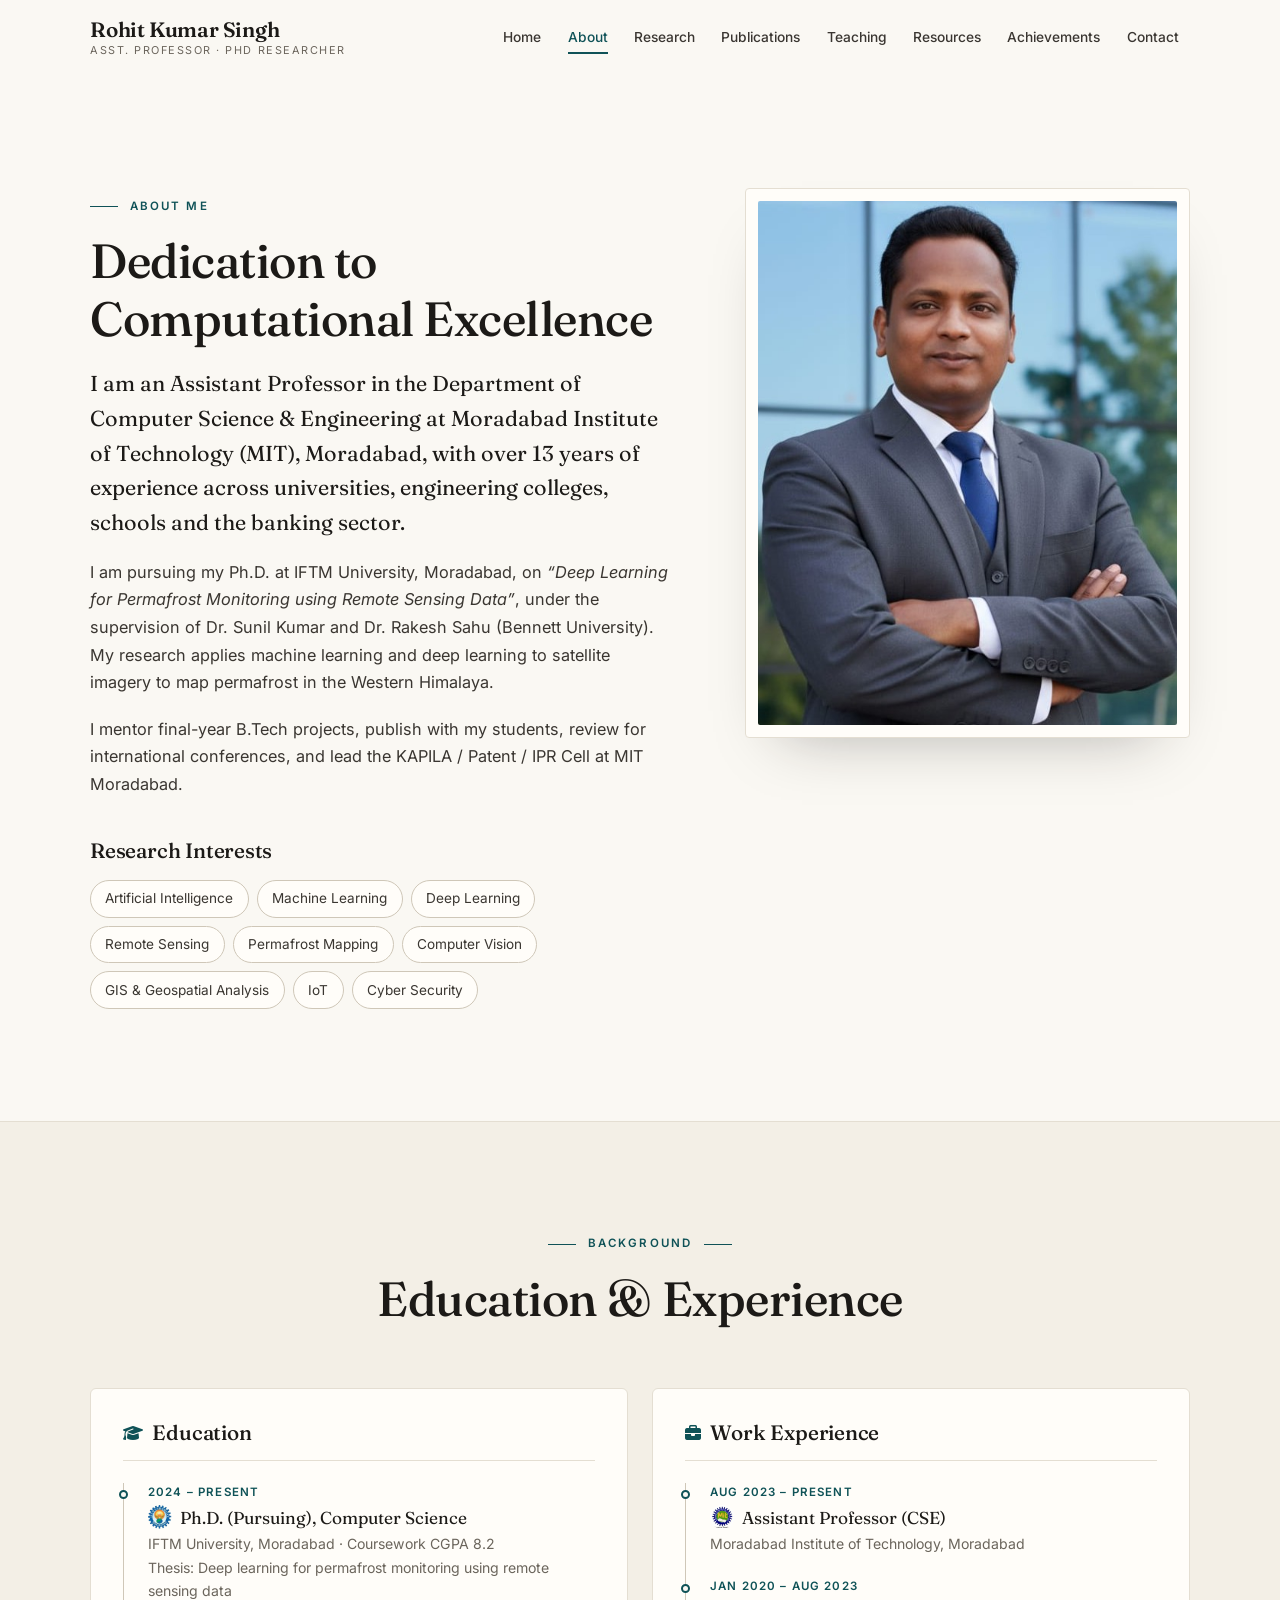
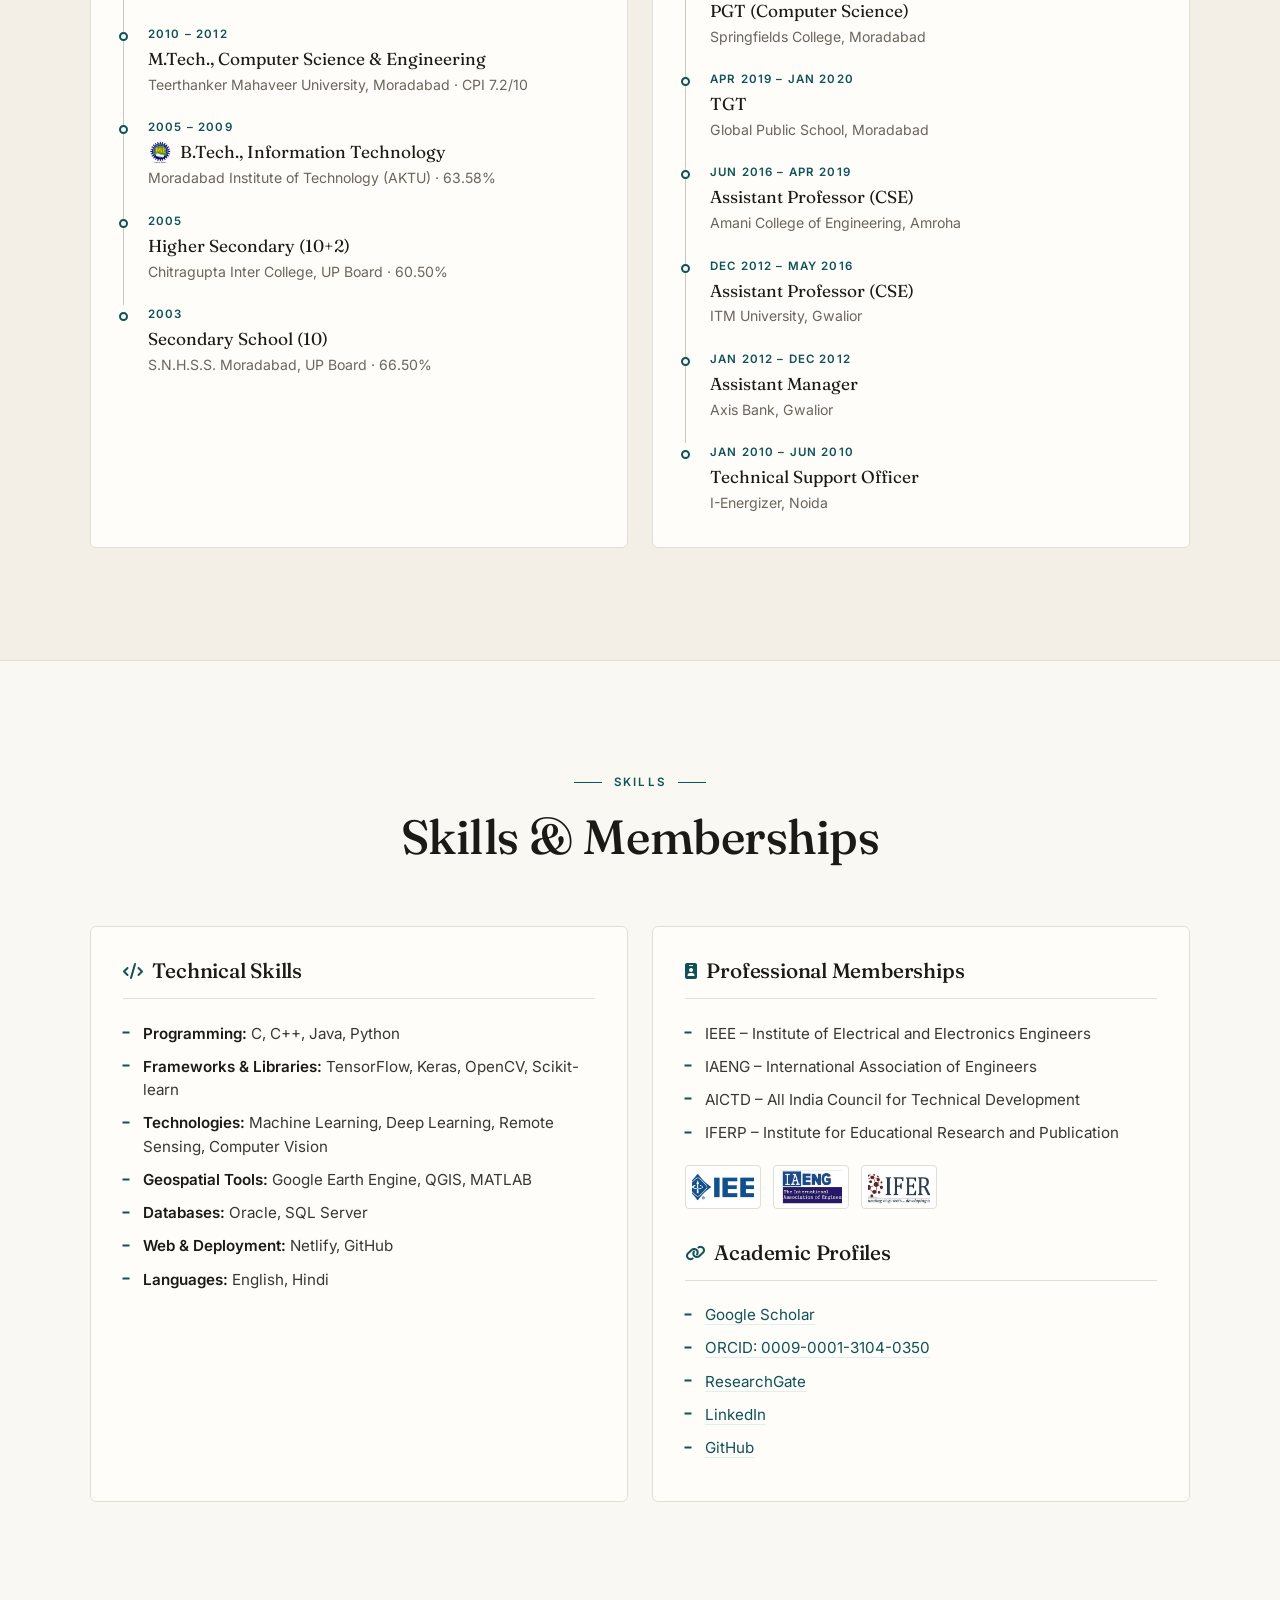
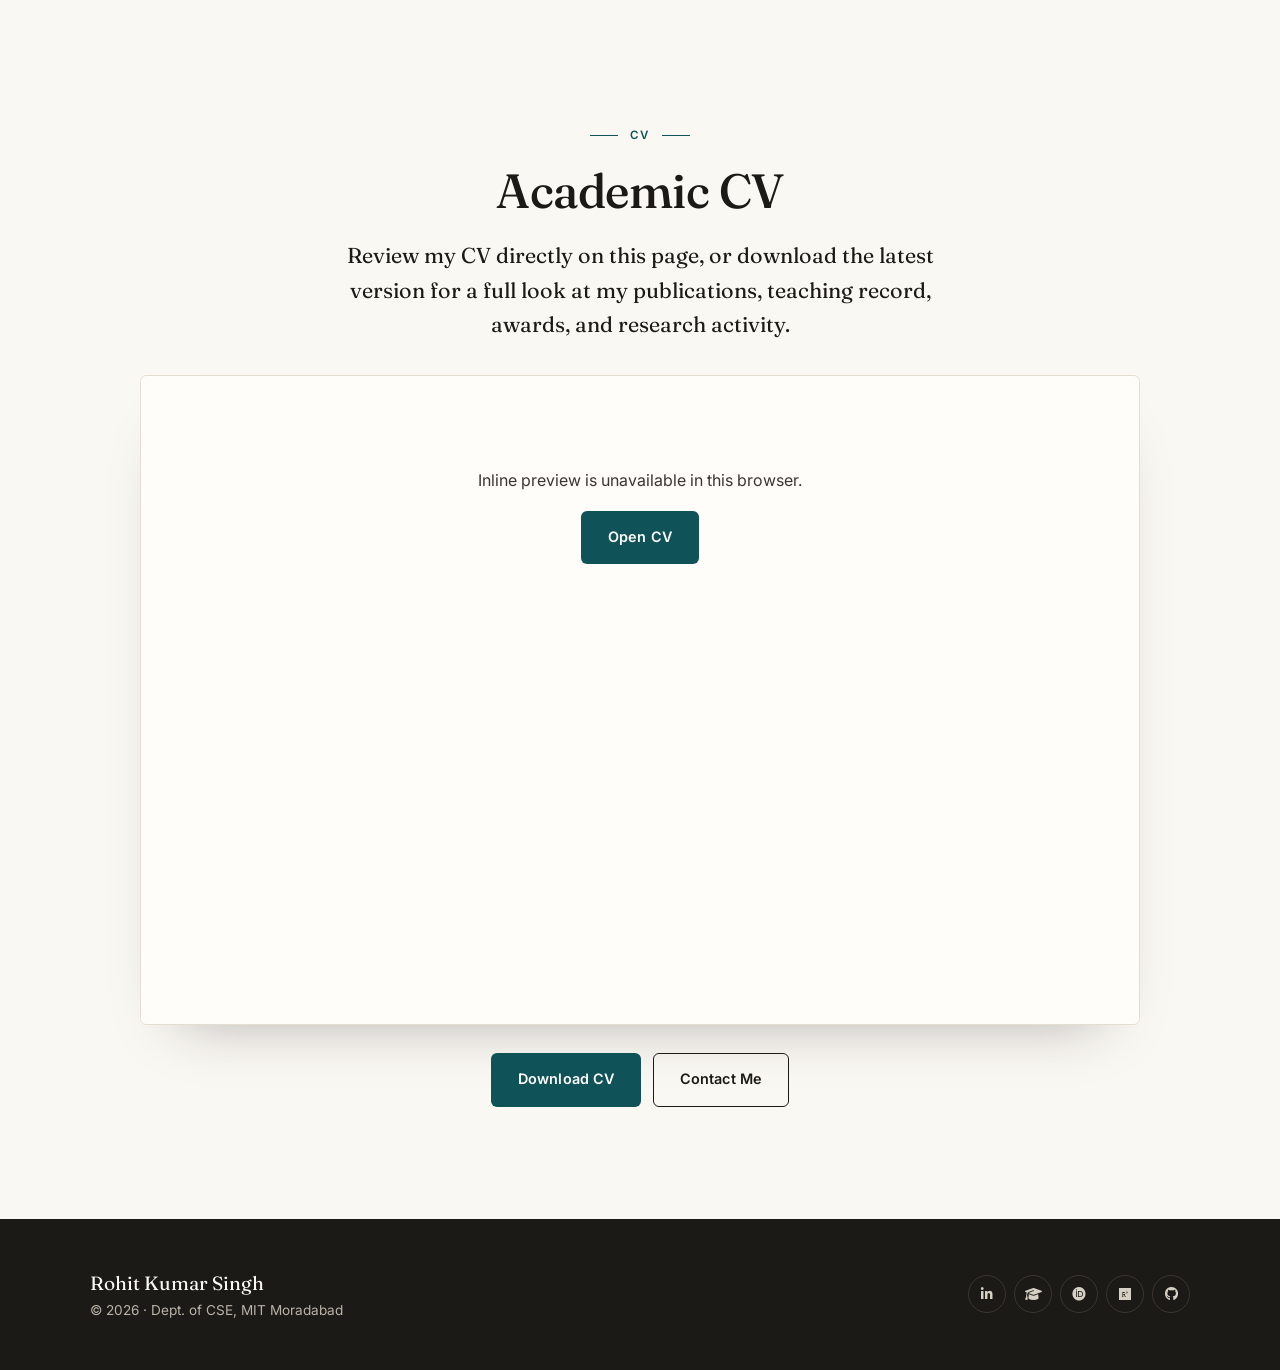
==== commit f6748129: "Add GitHub software projects and GitHub links" ====
--- a/about.html
+++ b/about.html
@@ -164,6 +164,7 @@
             <li><a href="https://orcid.org/0009-0001-3104-0350" target="_blank" rel="noopener">ORCID: 0009-0001-3104-0350</a></li>
             <li><a href="https://www.researchgate.net/profile/Rohit-Singh-220/research" target="_blank" rel="noopener">ResearchGate</a></li>
             <li><a href="https://www.linkedin.com/in/rohit-kumar-singh-1ba386183/" target="_blank" rel="noopener">LinkedIn</a></li>
+            <li><a href="https://github.com/rohittheprofessor" target="_blank" rel="noopener">GitHub</a></li>
           </ul>
         </div>
       </div>
@@ -208,6 +209,7 @@
         <a href="https://scholar.google.co.in/citations?user=rX7KQU0AAAAJ&hl=en" target="_blank" rel="noopener" aria-label="Google Scholar"><i class="fas fa-graduation-cap"></i></a>
         <a href="https://orcid.org/0009-0001-3104-0350" target="_blank" rel="noopener" aria-label="ORCID"><i class="fab fa-orcid"></i></a>
         <a href="https://www.researchgate.net/profile/Rohit-Singh-220/research" target="_blank" rel="noopener" aria-label="ResearchGate"><i class="fab fa-researchgate"></i></a>
+        <a href="https://github.com/rohittheprofessor" target="_blank" rel="noopener" aria-label="GitHub"><i class="fab fa-github"></i></a>
       </div>
     </div>
   </footer>
--- a/style.css
+++ b/style.css
@@ -348,3 +348,13 @@
   body { background: #fff; }
   .fade-in { opacity: 1; transform: none; }
 }
+
+/* ---------- Software project cards ---------- */
+.code-card-top { display: flex; align-items: flex-start; justify-content: space-between; gap: 1rem; }
+.code-kind { font-size: .68rem; font-weight: 600; letter-spacing: .12em; text-transform: uppercase; color: var(--muted); border: 1px solid var(--rule-strong); border-radius: 999px; padding: .2rem .65rem; white-space: nowrap; }
+.code-card .card-desc { margin-bottom: 1.1rem; }
+.tech-tags { display: flex; flex-wrap: wrap; gap: .35rem; margin-bottom: 1.25rem; }
+.tech-tags span { font-size: .74rem; padding: .18rem .55rem; border-radius: 3px; background: var(--paper-2); border: 1px solid var(--rule); color: var(--ink-2); }
+.code-card .card-link { padding-top: 1rem; border-top: 1px solid var(--rule); width: 100%; }
+.code-card .card-link .fa-arrow-right { font-size: .75rem; margin-left: auto; transition: transform .2s var(--ease); }
+.code-card .card-link:hover .fa-arrow-right { transform: translateX(3px); }
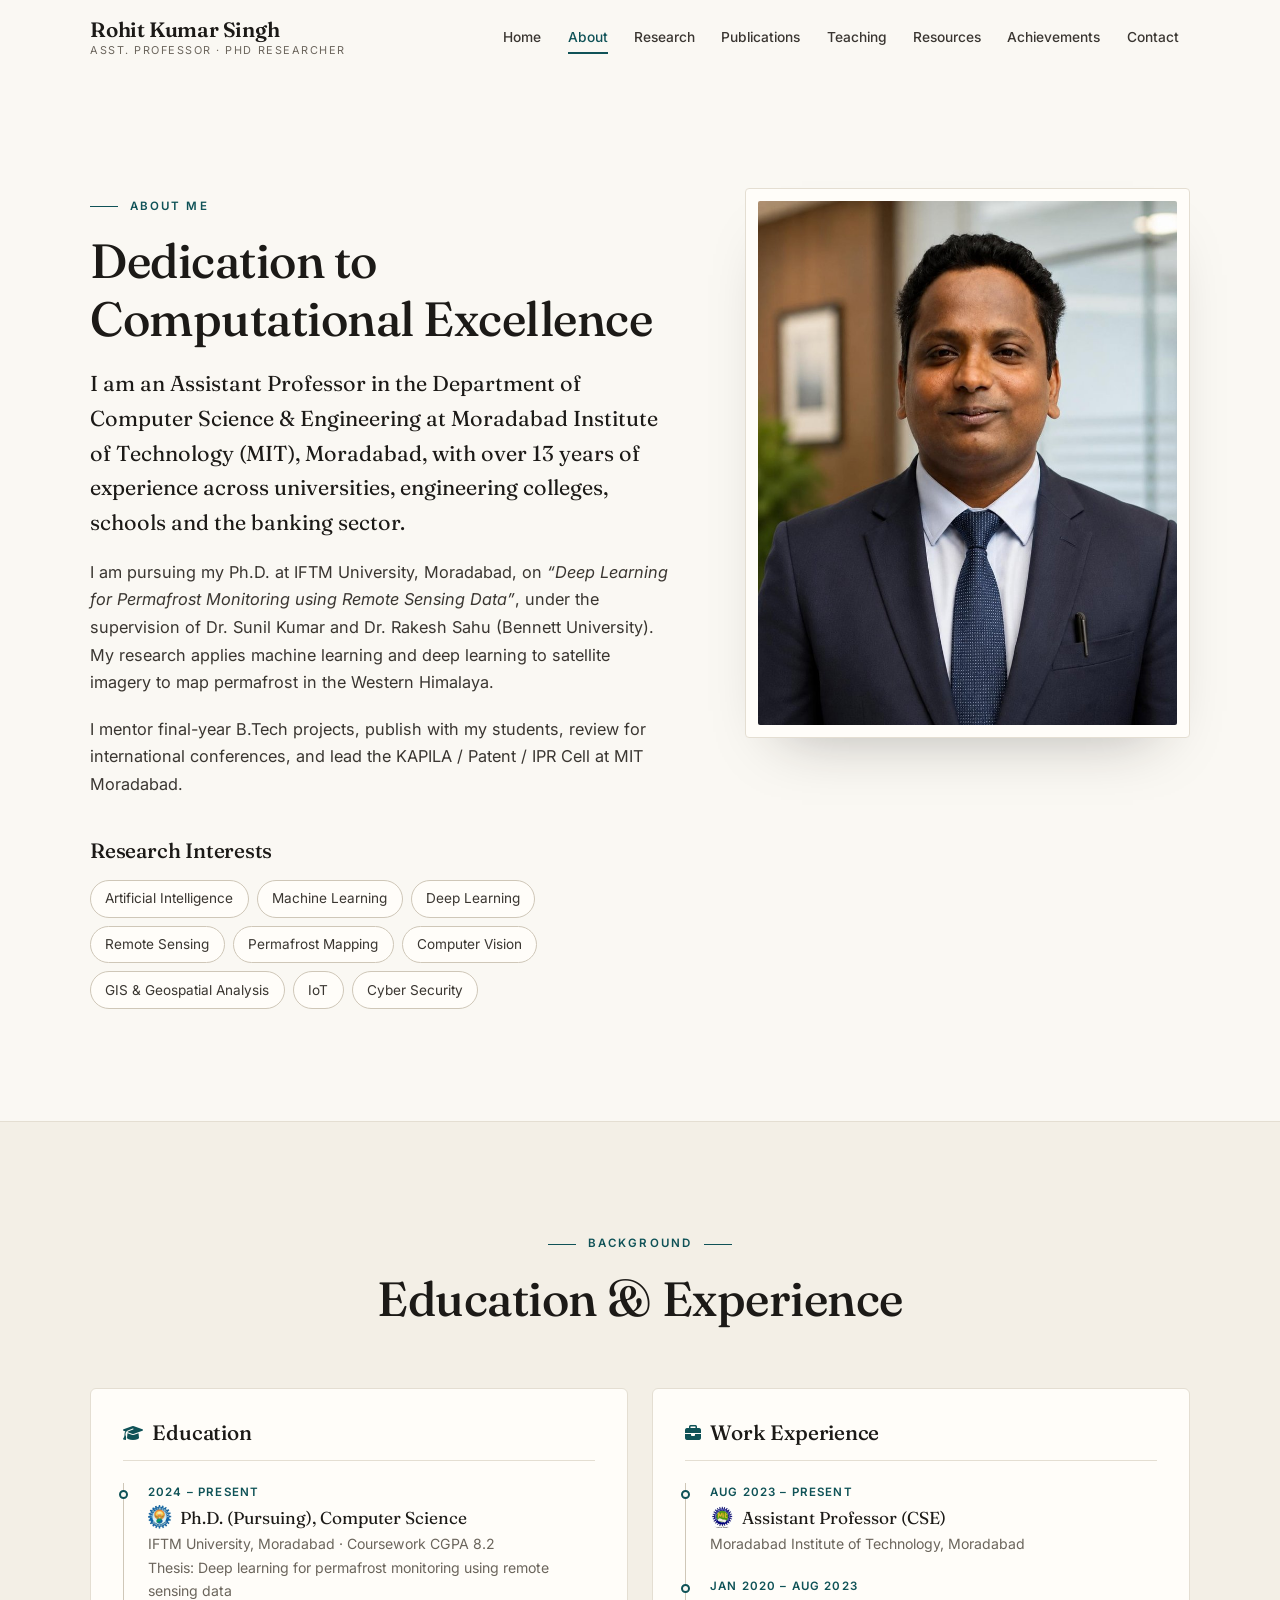
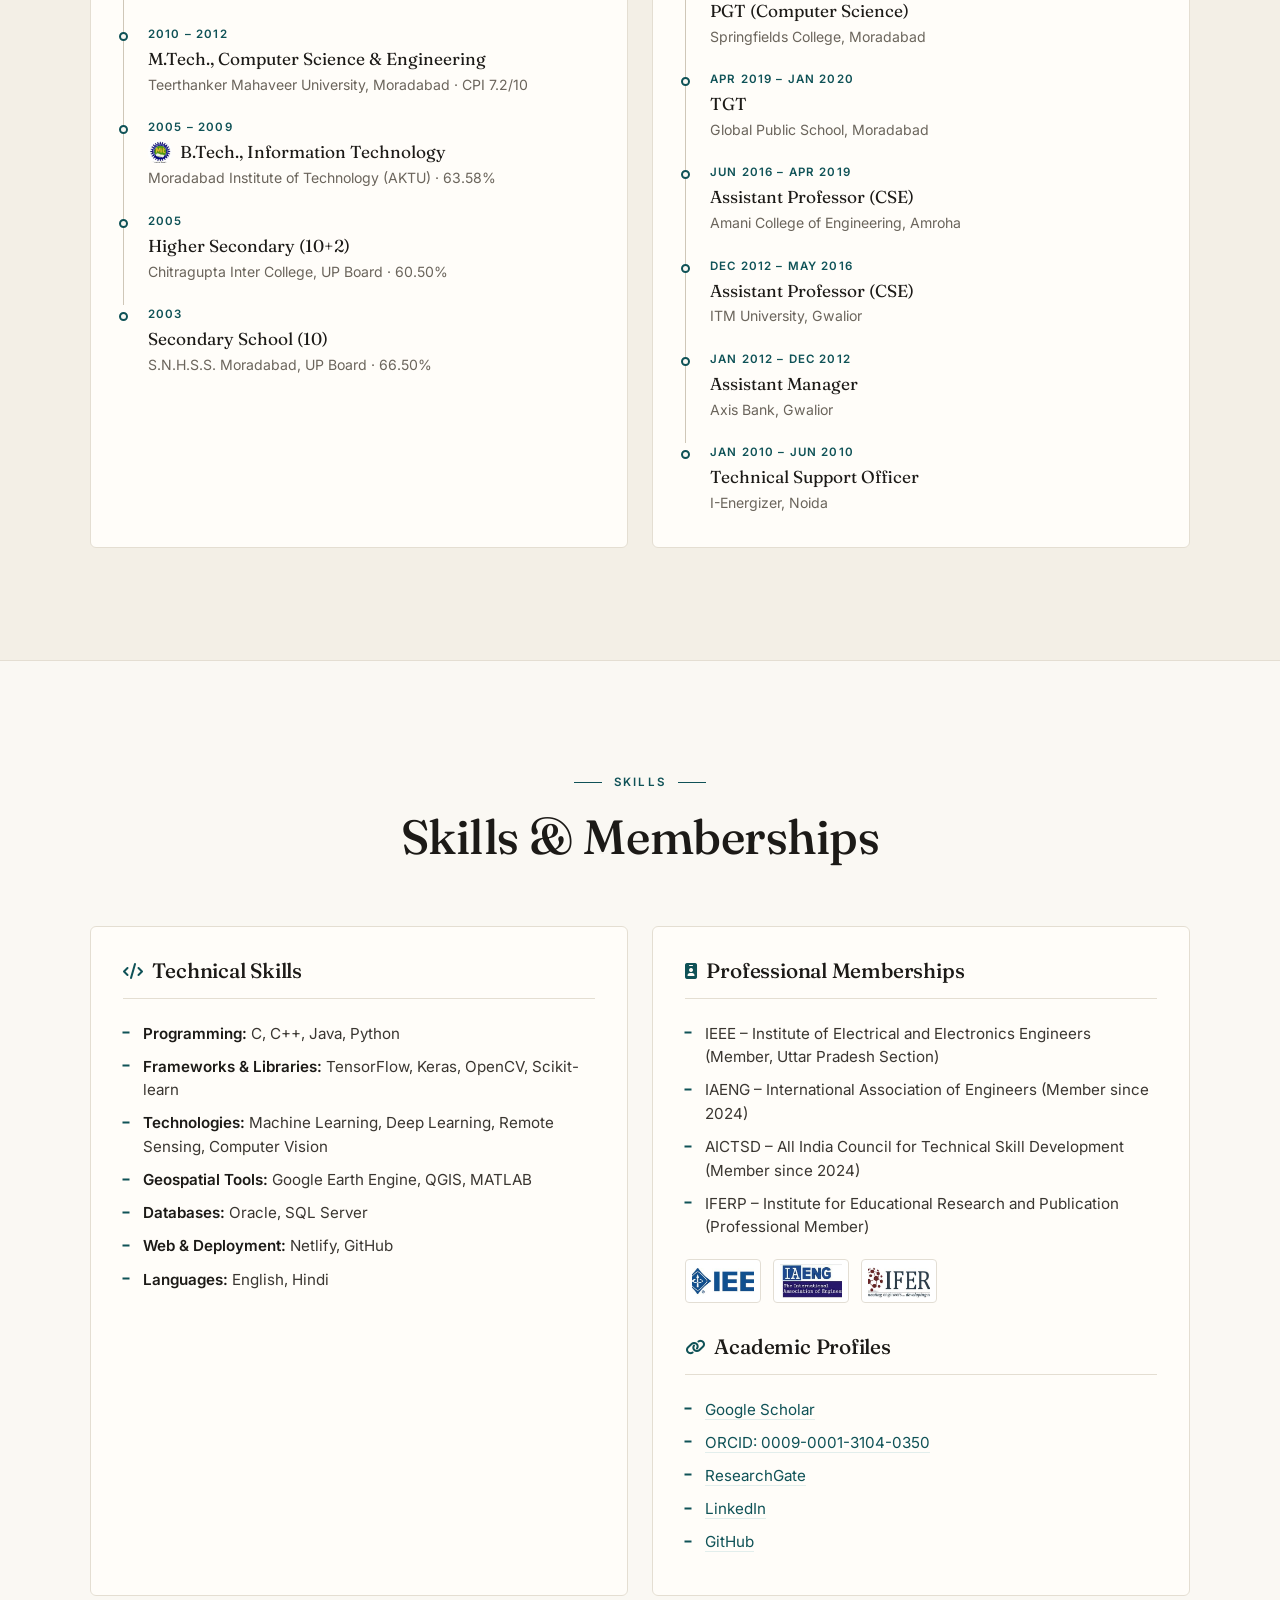
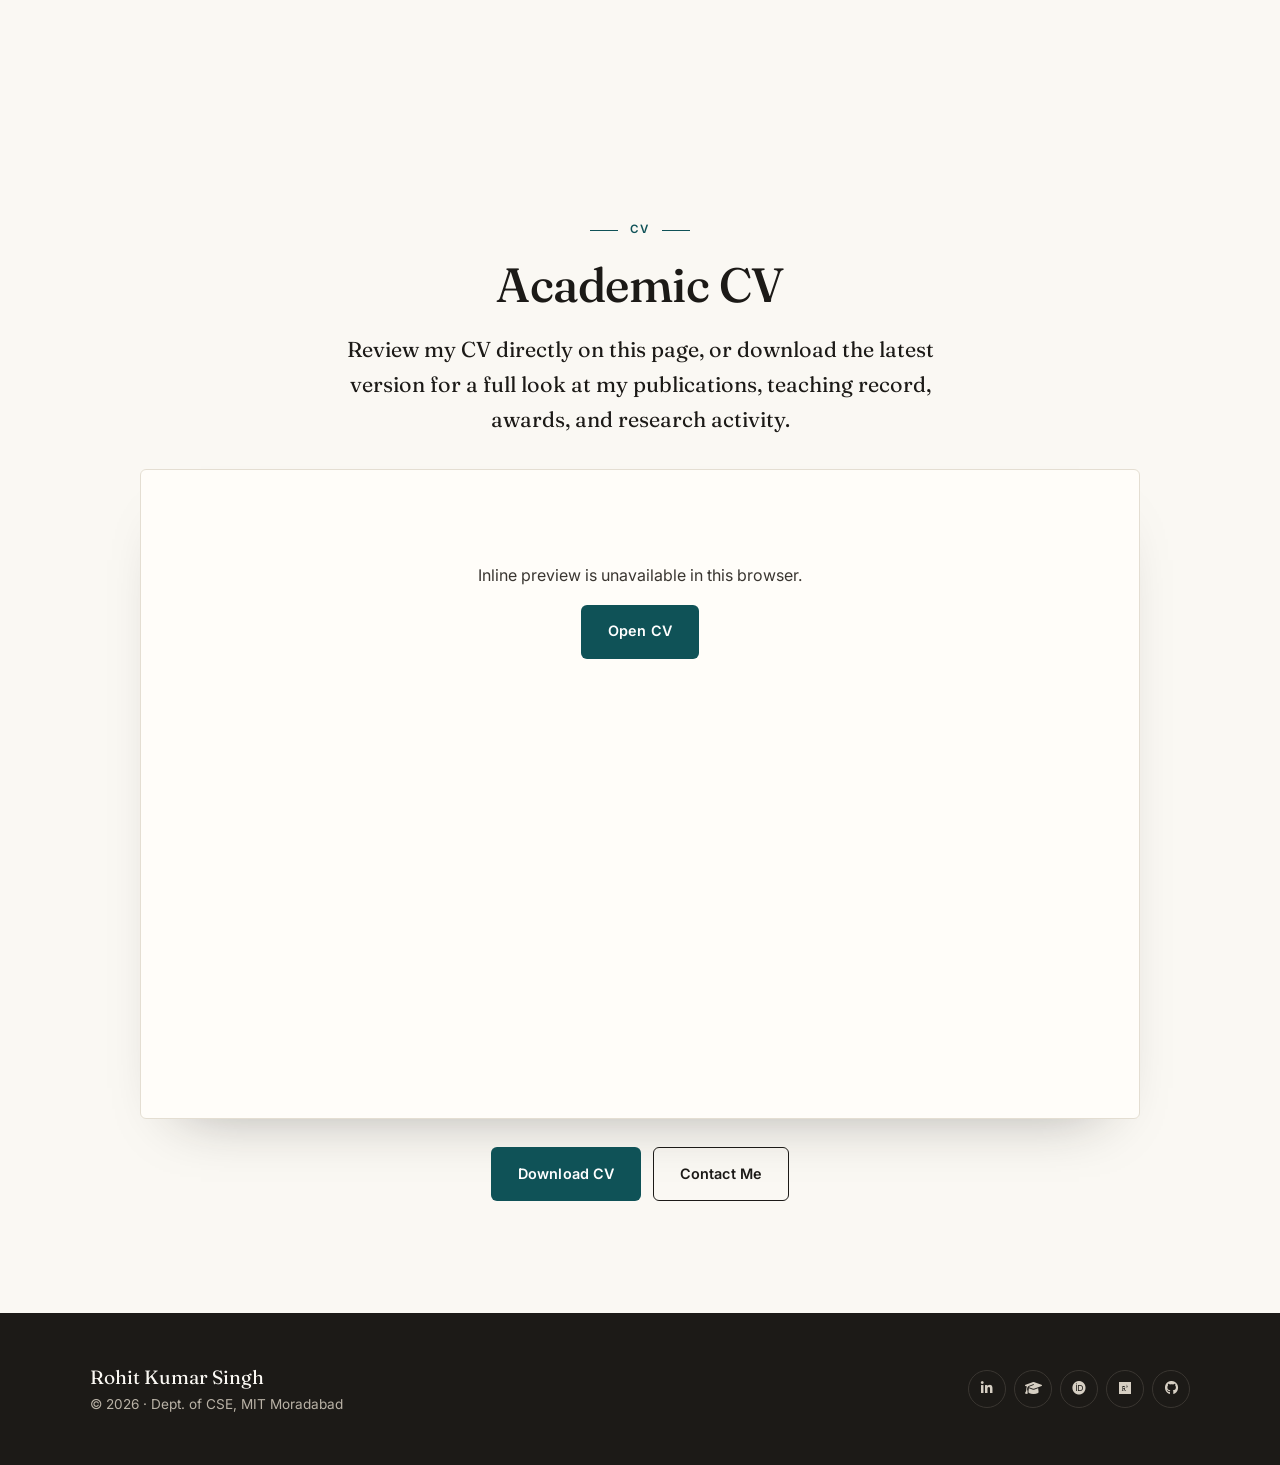
==== commit b92b8955: "Add peer review, FDP and presentation certificates" ====
--- a/about.html
+++ b/about.html
@@ -148,10 +148,10 @@
         <div class="info-card">
           <h3><i class="fas fa-id-badge"></i> Professional Memberships</h3>
           <ul class="tick-list">
-            <li>IEEE – Institute of Electrical and Electronics Engineers</li>
-            <li>IAENG – International Association of Engineers</li>
-            <li>AICTD – All India Council for Technical Development</li>
-            <li>IFERP – Institute for Educational Research and Publication</li>
+            <li>IEEE – Institute of Electrical and Electronics Engineers (Member, Uttar Pradesh Section)</li>
+            <li>IAENG – International Association of Engineers (Member since 2024)</li>
+            <li>AICTSD – All India Council for Technical Skill Development (Member since 2024)</li>
+            <li>IFERP – Institute for Educational Research and Publication (Professional Member)</li>
           </ul>
           <div class="logo-row">
             <img src="assets/logos/ieee.png" alt="IEEE">
--- a/style.css
+++ b/style.css
@@ -358,3 +358,23 @@
 .code-card .card-link { padding-top: 1rem; border-top: 1px solid var(--rule); width: 100%; }
 .code-card .card-link .fa-arrow-right { font-size: .75rem; margin-left: auto; transition: transform .2s var(--ease); }
 .code-card .card-link:hover .fa-arrow-right { transform: translateX(3px); }
+
+/* ---------- Certificate gallery ---------- */
+.cert-grid { display: grid; grid-template-columns: repeat(3, 1fr); gap: 1.5rem; }
+.cert-card { background: var(--card); border: 1px solid var(--rule); border-radius: var(--radius); overflow: hidden; display: flex; flex-direction: column; transition: border-color .25s var(--ease), box-shadow .25s var(--ease); }
+.cert-card:hover { border-color: var(--rule-strong); box-shadow: 0 18px 40px -28px rgba(28, 26, 23, .35); }
+.cert-card .achievement-img { margin: 0; border: 0; border-bottom: 1px solid var(--rule); border-radius: 0; aspect-ratio: 1400 / 990; height: auto; object-fit: cover; background: #fff; }
+.cert-card figcaption { padding: 1.25rem 1.4rem 1.4rem; display: flex; flex-direction: column; flex: 1; }
+.cert-card h3 { font-size: 1.15rem; margin-bottom: .35rem; }
+.cert-meta { font-size: .85rem; color: var(--muted); margin-bottom: .9rem; }
+.cert-card .tech-tags { margin-bottom: 1rem; }
+.cert-card .card-link { margin-top: auto; }
+.cert-card .card-link i { font-size: .7rem; }
+.cert-placeholder { aspect-ratio: 1400 / 990; display: flex; flex-direction: column; align-items: center; justify-content: center; gap: .75rem; background: var(--accent-soft); color: var(--accent); border-bottom: 1px solid var(--rule); }
+.cert-placeholder i { font-size: 2.5rem; }
+.cert-placeholder span { font-family: var(--serif); font-size: 1.2rem; color: var(--accent-2); }
+@media (max-width: 1000px) { .cert-grid { grid-template-columns: repeat(2, 1fr); } }
+@media (max-width: 640px) { .cert-grid { grid-template-columns: 1fr; } }
+.cert-subhead { font-size: 1.5rem; margin: 3.5rem 0 1.25rem; padding-bottom: .75rem; border-bottom: 1px solid var(--rule); }
+.cert-card .achievement-img[src*="edige"] { object-fit: contain; }
+.cert-card .achievement-img { object-fit: contain; background: var(--paper-2); }
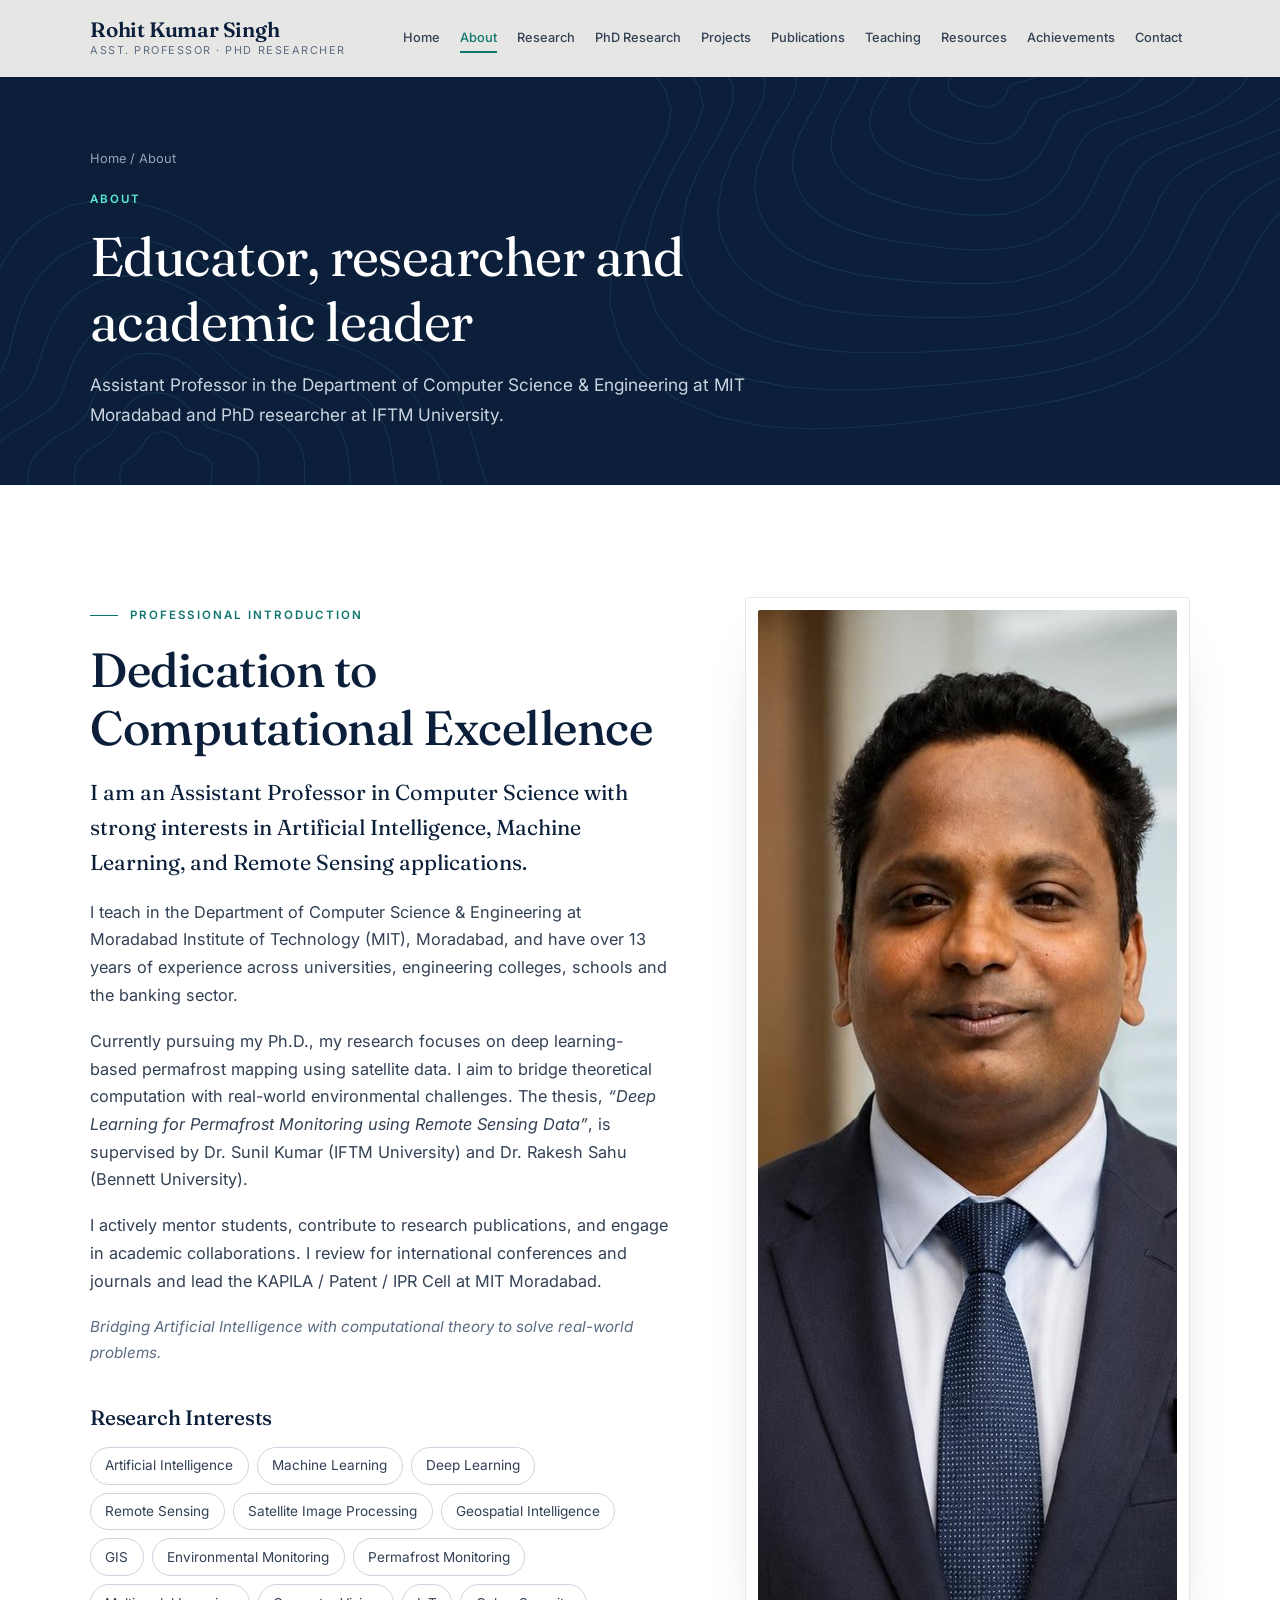
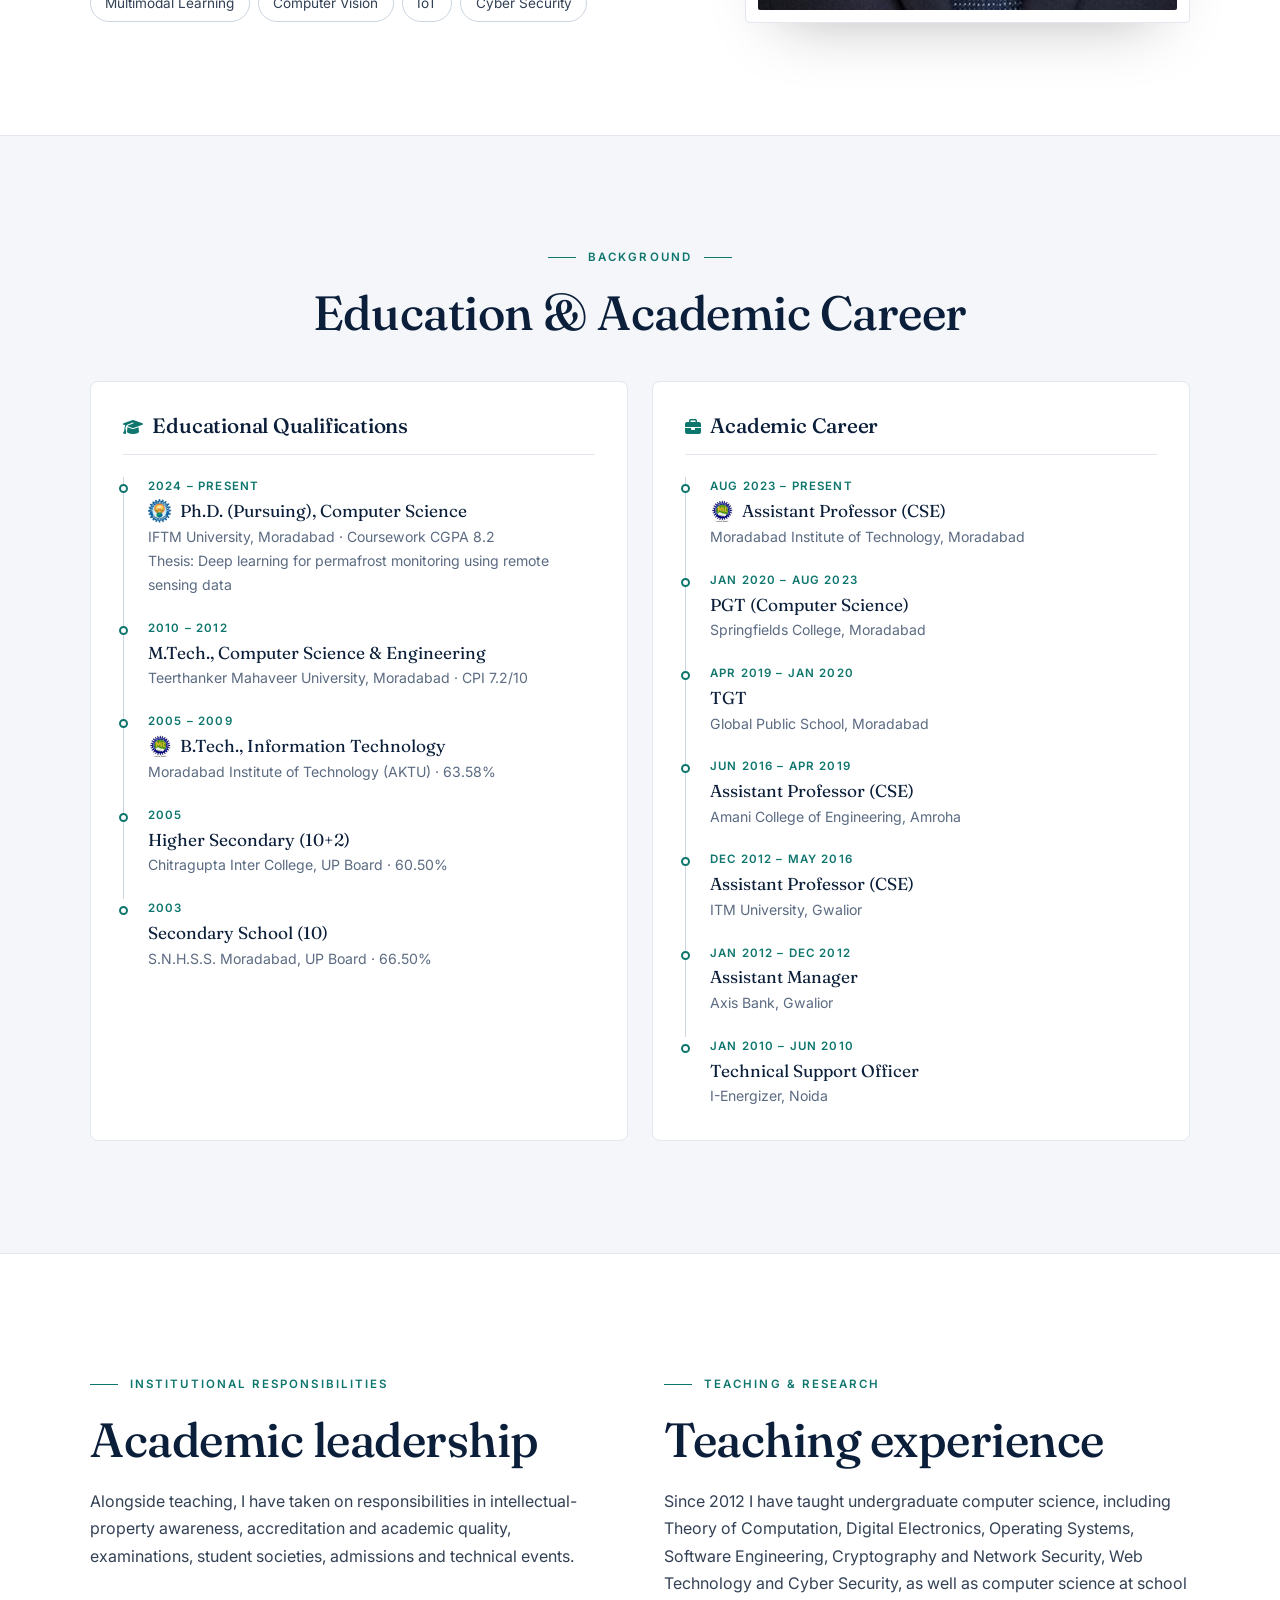
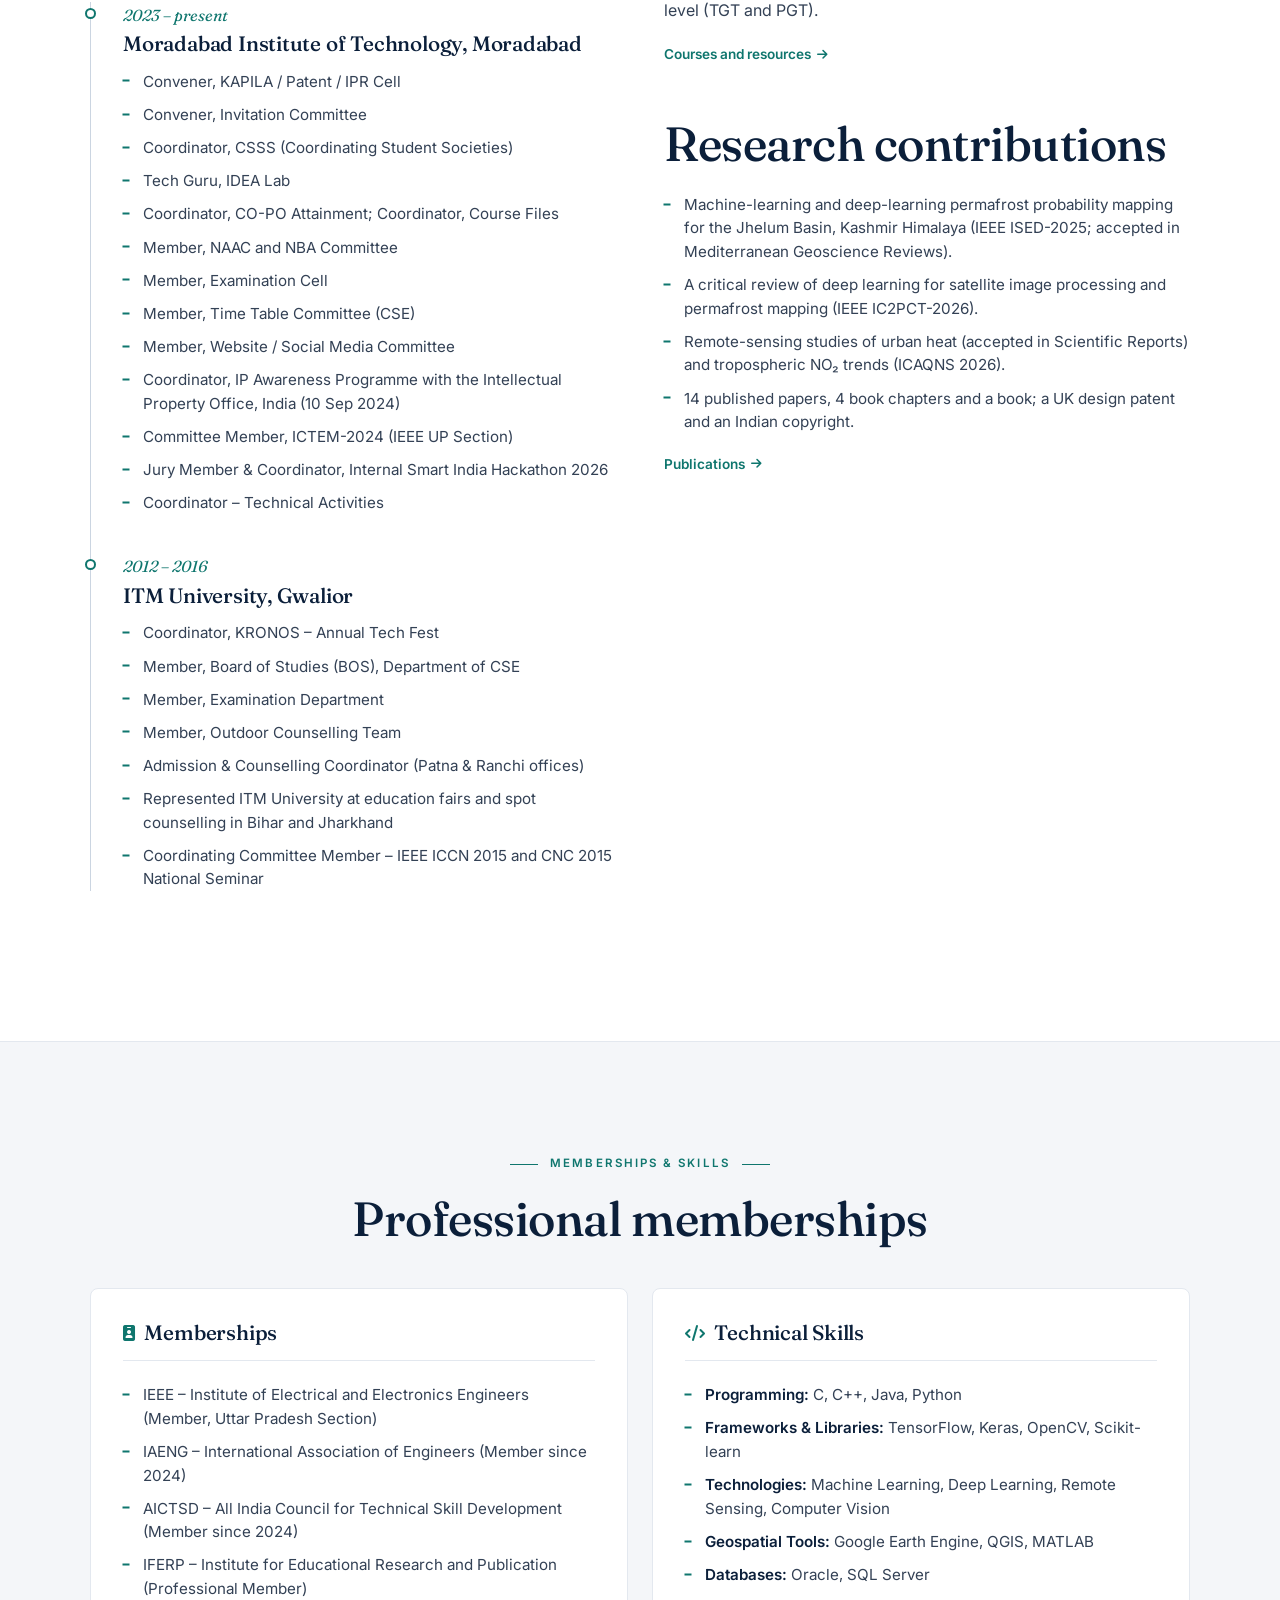
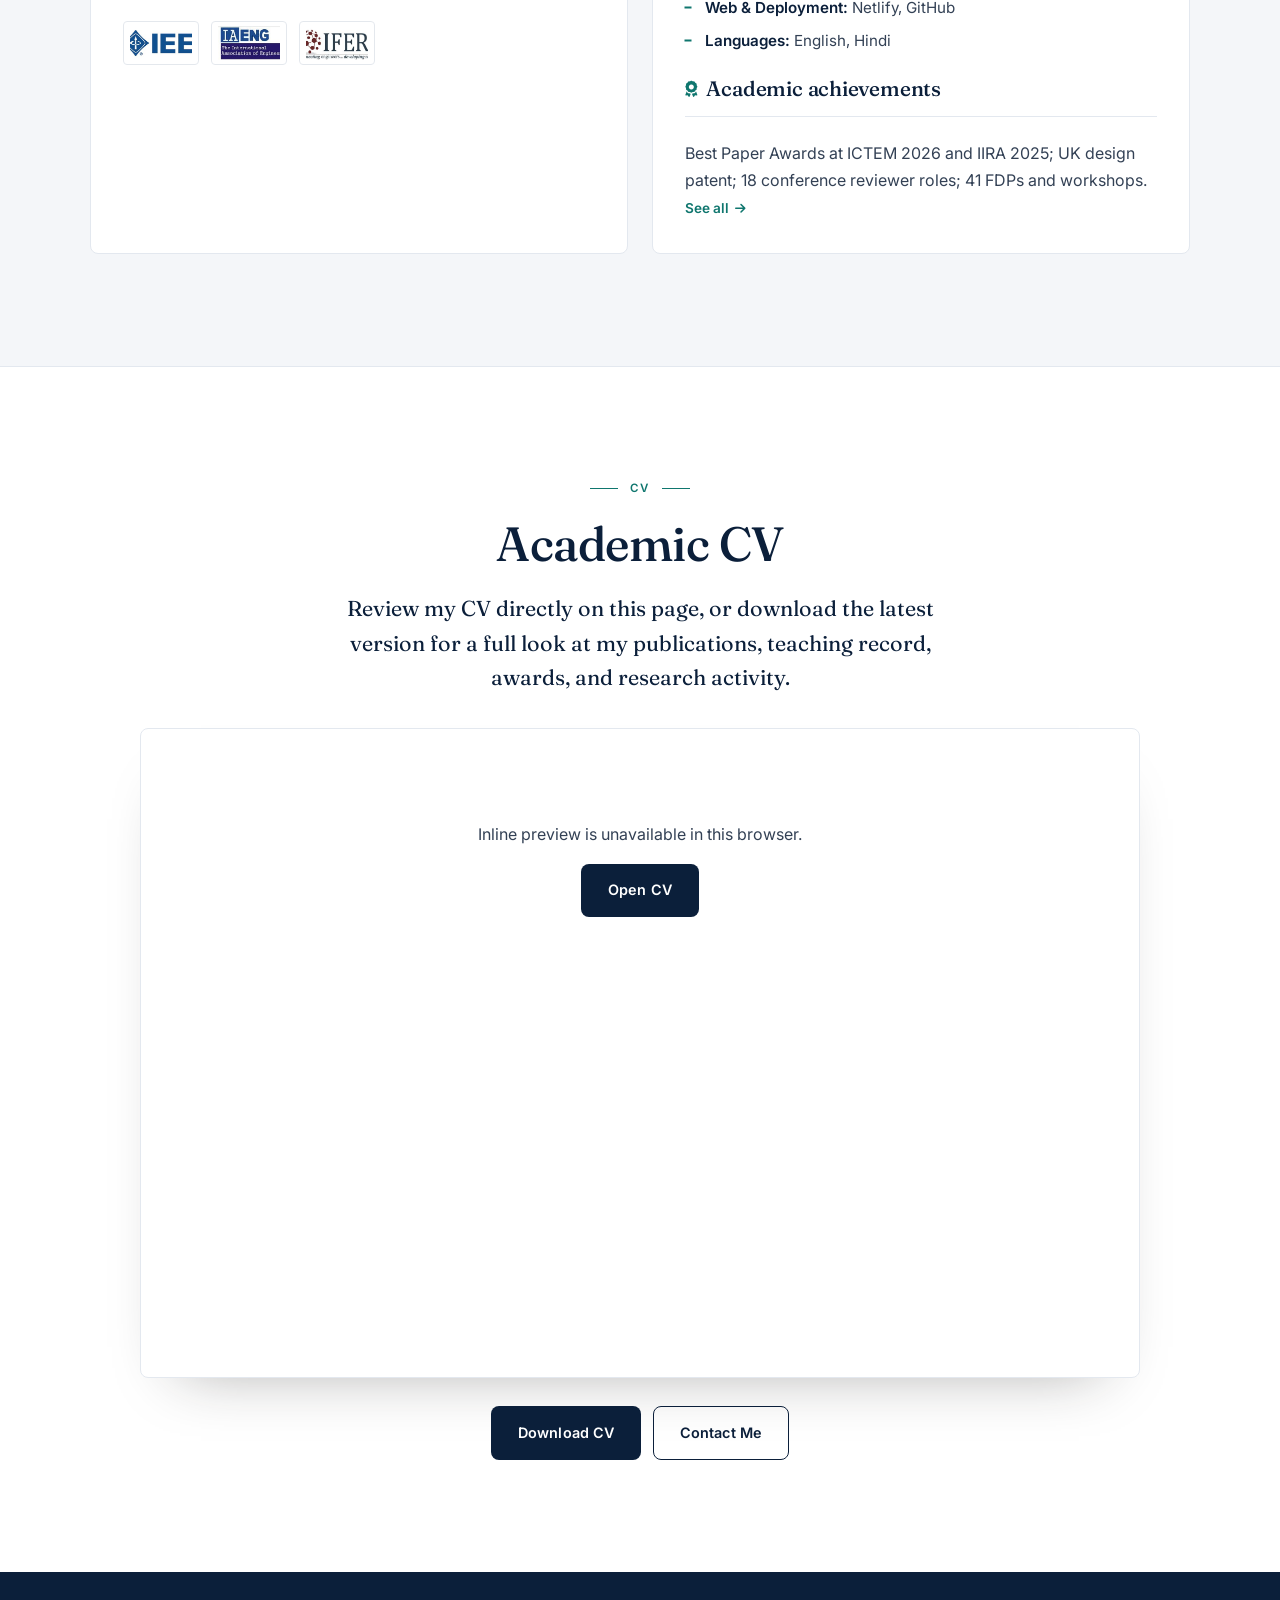
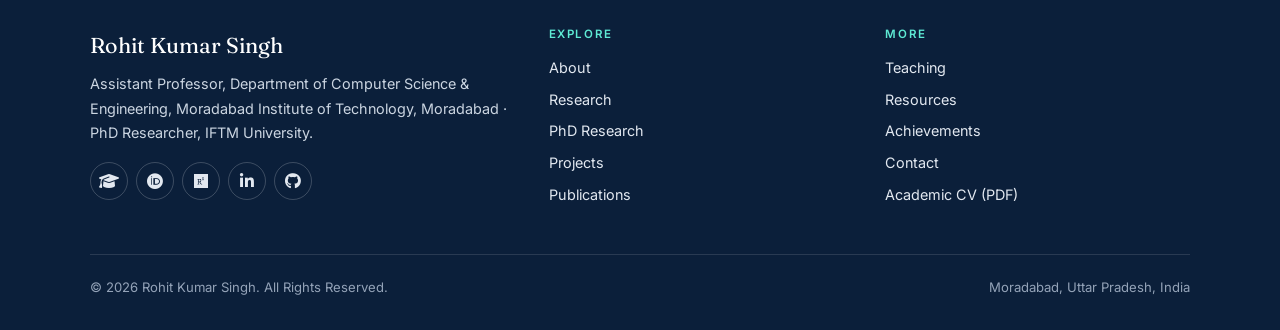
==== commit cae95c02: "Academic portfolio v2: redesigned pages, PhD research, projects, publications database" ====
--- a/about.html
+++ b/about.html
@@ -4,216 +4,269 @@
   <meta charset="UTF-8" />
   <meta name="viewport" content="width=device-width, initial-scale=1.0" />
   <title>About | Rohit Kumar Singh</title>
-  <meta name="description" content="Rohit Kumar Singh – Assistant Professor (CSE), MIT Moradabad, and PhD researcher in deep learning and remote sensing for permafrost monitoring." />
-  <meta name="theme-color" content="#faf8f3" />
-  <link rel="icon" href="data:image/svg+xml,%3Csvg xmlns='http://www.w3.org/2000/svg' viewBox='0 0 64 64'%3E%3Crect width='64' height='64' rx='12' fill='%230f5257'/%3E%3Ctext x='32' y='44' font-family='Georgia,serif' font-size='34' fill='%23faf8f3' text-anchor='middle'%3ERS%3C/text%3E%3C/svg%3E" />
+  <meta name="description" content="Biography, education, academic career, leadership roles, memberships and CV of Rohit Kumar Singh, Assistant Professor (CSE), MIT Moradabad." />
+  <meta name="author" content="Rohit Kumar Singh" />
+  <meta name="robots" content="index, follow" />
+  <link rel="canonical" href="https://rohittheprofessor.netlify.app/about" />
+  <meta property="og:type" content="profile" />
+  <meta property="og:site_name" content="Rohit Kumar Singh – Academic Portfolio" />
+  <meta property="og:title" content="About | Rohit Kumar Singh" />
+  <meta property="og:description" content="Biography, education, academic career, leadership roles, memberships and CV of Rohit Kumar Singh, Assistant Professor (CSE), MIT Moradabad." />
+  <meta property="og:url" content="https://rohittheprofessor.netlify.app/about" />
+  <meta property="og:image" content="https://rohittheprofessor.netlify.app/assets/photo.jpg" />
+  <meta property="og:locale" content="en_IN" />
+  <meta name="twitter:card" content="summary" />
+  <meta name="twitter:title" content="About | Rohit Kumar Singh" />
+  <meta name="twitter:description" content="Biography, education, academic career, leadership roles, memberships and CV of Rohit Kumar Singh, Assistant Professor (CSE), MIT Moradabad." />
+  <meta name="theme-color" content="#0b1f3a" />
+  <link rel="icon" href="data:image/svg+xml,%3Csvg xmlns='http://www.w3.org/2000/svg' viewBox='0 0 64 64'%3E%3Crect width='64' height='64' rx='12' fill='%230b1f3a'/%3E%3Ctext x='32' y='44' font-family='Georgia,serif' font-size='34' fill='%235eead4' text-anchor='middle'%3ERS%3C/text%3E%3C/svg%3E" />
   <link rel="preconnect" href="https://fonts.googleapis.com">
   <link rel="preconnect" href="https://fonts.gstatic.com" crossorigin>
   <link href="https://fonts.googleapis.com/css2?family=Fraunces:ital,opsz,wght@0,9..144,300..700;1,9..144,300..700&family=Inter:wght@400;500;600;700&display=swap" rel="stylesheet">
   <link rel="stylesheet" href="https://cdnjs.cloudflare.com/ajax/libs/font-awesome/6.4.0/css/all.min.css" />
-  <link rel="stylesheet" href="style.css" />
+  <link rel="stylesheet" href="/style.css" />
+  <script type="application/ld+json">{"@context": "https://schema.org", "@graph": [{"@type": "Person", "@id": "https://rohittheprofessor.netlify.app/#person", "name": "Rohit Kumar Singh", "jobTitle": "Assistant Professor, Computer Science & Engineering", "affiliation": [{"@type": "CollegeOrUniversity", "name": "Moradabad Institute of Technology, Moradabad"}, {"@type": "CollegeOrUniversity", "name": "IFTM University, Moradabad"}], "url": "https://rohittheprofessor.netlify.app/", "image": "https://rohittheprofessor.netlify.app/assets/photo.jpg", "address": {"@type": "PostalAddress", "addressLocality": "Moradabad", "addressRegion": "Uttar Pradesh", "addressCountry": "IN"}, "sameAs": ["https://scholar.google.co.in/citations?user=rX7KQU0AAAAJ&hl=en", "https://orcid.org/0009-0001-3104-0350", "https://www.researchgate.net/profile/Rohit-Singh-220/research", "https://www.linkedin.com/in/rohit-kumar-singh-1ba386183/", "https://github.com/rohittheprofessor"], "knowsAbout": ["Artificial Intelligence", "Machine Learning", "Deep Learning", "Remote Sensing", "Satellite Image Processing", "GIS", "Permafrost Monitoring", "Computer Vision", "Multimodal Learning"]}, {"@type": "WebSite", "@id": "https://rohittheprofessor.netlify.app/#website", "url": "https://rohittheprofessor.netlify.app/", "name": "Rohit Kumar Singh – Academic Portfolio"}]}</script><script type="application/ld+json">{"@context": "https://schema.org", "@type": "ProfilePage", "mainEntity": {"@id": "https://rohittheprofessor.netlify.app/#person"}}</script>
 </head>
-<body>
-
-  <!-- Navigation -->
-  <nav id="navbar">
+<body data-page="about">
+  <a class="skip-link" href="#main">Skip to content</a>
+  <nav id="navbar" aria-label="Primary">
     <div class="nav-container">
-      <a class="brand" href="/" aria-label="Home">
+      <a class="brand" href="/" aria-label="Rohit Kumar Singh – home">
         <span class="brand-name">Rohit Kumar Singh</span>
         <span class="brand-sub">Asst. Professor · PhD Researcher</span>
       </a>
       <ul class="nav-links">
-        <li><a href='/'>Home</a></li>
-        <li><a href='/about'>About</a></li>
-        <li><a href='/research'>Research</a></li>
-        <li><a href='/publications'>Publications</a></li>
-        <li><a href='/teaching'>Teaching</a></li>
-        <li><a href='/resources'>Resources</a></li>
-        <li><a href='/achievements'>Achievements</a></li>
-        <li><a href='/contact'>Contact</a></li>
+          <li><a href="/">Home</a></li>
+          <li><a href="/about">About</a></li>
+          <li><a href="/research">Research</a></li>
+          <li><a href="/phd-research">PhD Research</a></li>
+          <li><a href="/projects">Projects</a></li>
+          <li><a href="/publications">Publications</a></li>
+          <li><a href="/teaching">Teaching</a></li>
+          <li><a href="/resources">Resources</a></li>
+          <li><a href="/achievements">Achievements</a></li>
+          <li><a href="/contact">Contact</a></li>
       </ul>
-      <div class="hamburger" role="button" tabindex="0" aria-label="Open menu"><i class="fas fa-bars"></i></div>
+      <button class="hamburger" type="button" aria-label="Open menu" aria-expanded="false" aria-controls="mobile-menu"><i class="fas fa-bars"></i></button>
     </div>
   </nav>
-
-  <!-- Mobile Menu -->
-  <div class="mobile-menu">
+  <div class="mobile-menu" id="mobile-menu">
     <ul>
-        <li><a href='/'>Home</a></li>
-        <li><a href='/about'>About</a></li>
-        <li><a href='/research'>Research</a></li>
-        <li><a href='/publications'>Publications</a></li>
-        <li><a href='/teaching'>Teaching</a></li>
-        <li><a href='/resources'>Resources</a></li>
-        <li><a href='/achievements'>Achievements</a></li>
-        <li><a href='/contact'>Contact</a></li>
+          <li><a href="/">Home</a></li>
+          <li><a href="/about">About</a></li>
+          <li><a href="/research">Research</a></li>
+          <li><a href="/phd-research">PhD Research</a></li>
+          <li><a href="/projects">Projects</a></li>
+          <li><a href="/publications">Publications</a></li>
+          <li><a href="/teaching">Teaching</a></li>
+          <li><a href="/resources">Resources</a></li>
+          <li><a href="/achievements">Achievements</a></li>
+          <li><a href="/contact">Contact</a></li>
     </ul>
   </div>
-
-  <div class="page-header-padding fade-in"></div>
-
-  <section class="about fade-in">
-    <div class="container section-container">
-      <div class="about-grid">
-        <div class="about-text">
-          <span class="section-label">ABOUT ME</span>
-          <h2 class="section-title">Dedication to Computational Excellence</h2>
-          <p class="lead-text">
-            I am an Assistant Professor in the Department of Computer Science &amp; Engineering at Moradabad Institute of Technology (MIT), Moradabad,
-            with over 13 years of experience across universities, engineering colleges, schools and the banking sector.
-          </p>
-          <p>
-            I am pursuing my Ph.D. at IFTM University, Moradabad, on <em>“Deep Learning for Permafrost Monitoring using Remote Sensing Data”</em>,
-            under the supervision of Dr. Sunil Kumar and Dr. Rakesh Sahu (Bennett University). My research applies machine learning and deep learning
-            to satellite imagery to map permafrost in the Western Himalaya.
-          </p>
-          <p>
-            I mentor final-year B.Tech projects, publish with my students, review for international conferences, and lead the KAPILA / Patent / IPR Cell at MIT Moradabad.
-          </p>
-          <h3 class="subsection-title">Research Interests</h3>
-          <div class="pill-group">
-            <span class="pill-badge">Artificial Intelligence</span>
-            <span class="pill-badge">Machine Learning</span>
-            <span class="pill-badge">Deep Learning</span>
-            <span class="pill-badge">Remote Sensing</span>
-            <span class="pill-badge">Permafrost Mapping</span>
-            <span class="pill-badge">Computer Vision</span>
-            <span class="pill-badge">GIS &amp; Geospatial Analysis</span>
-            <span class="pill-badge">IoT</span>
-            <span class="pill-badge">Cyber Security</span>
-          </div>
-        </div>
-        <div class="about-image-wrapper">
-          <img src="assets/photo.jpg" alt="Rohit Kumar Singh" class="about-image">
-        </div>
-      </div>
-    </div>
-  </section>
-
-  <!-- Education & Experience -->
-  <section class="bg-light fade-in">
-    <div class="container section-container">
-      <span class="section-label text-center-block">BACKGROUND</span>
-      <h2 class="section-title text-center">Education &amp; Experience</h2>
-      <div class="info-grid">
-        <div class="info-card">
-          <h3><i class="fas fa-graduation-cap"></i> Education</h3>
-          <ul class="mini-timeline">
-            <li><div class="mt-when">2024 – Present</div><div class="mt-what"><img class="edu-logo" src="assets/logos/iftm.png" alt="IFTM University">Ph.D. (Pursuing), Computer Science</div>
-              <div class="mt-where">IFTM University, Moradabad · Coursework CGPA 8.2<br>Thesis: Deep learning for permafrost monitoring using remote sensing data</div></li>
-            <li><div class="mt-when">2010 – 2012</div><div class="mt-what">M.Tech., Computer Science &amp; Engineering</div>
-              <div class="mt-where">Teerthanker Mahaveer University, Moradabad · CPI 7.2/10</div></li>
-            <li><div class="mt-when">2005 – 2009</div><div class="mt-what"><img class="edu-logo" src="assets/logos/mit.png" alt="MIT Moradabad">B.Tech., Information Technology</div>
-              <div class="mt-where">Moradabad Institute of Technology (AKTU) · 63.58%</div></li>
-            <li><div class="mt-when">2005</div><div class="mt-what">Higher Secondary (10+2)</div>
-              <div class="mt-where">Chitragupta Inter College, UP Board · 60.50%</div></li>
-            <li><div class="mt-when">2003</div><div class="mt-what">Secondary School (10)</div>
-              <div class="mt-where">S.N.H.S.S. Moradabad, UP Board · 66.50%</div></li>
+  <main id="main">
+    <header class="page-head">
+      <svg class="hero-contours" viewBox="0 0 1400 700" preserveAspectRatio="xMidYMid slice" aria-hidden="true"><g fill="none" stroke="currentColor" stroke-width="1.2"><path d="M1137,160 L1136,164 L1134,167 L1130,170 L1125,172 L1120,174 L1115,175 L1111,176 L1108,177 L1105,179 L1104,181 L1102,183 L1101,187 L1099,190 L1097,194 L1093,197 L1089,199 L1085,201 L1080,202 L1075,201 L1070,201 L1066,199 L1061,198 L1057,196 L1053,195 L1049,193 L1045,191 L1042,188 L1039,185 L1038,182 L1037,178 L1037,175 L1039,171 L1040,168 L1042,165 L1044,162 L1044,160 L1044,158 L1043,155 L1041,152 L1038,149 L1036,145 L1035,141 L1035,136 L1036,133 L1038,129 L1042,127 L1047,125 L1052,125 L1058,125 L1063,125 L1068,126 L1072,126 L1076,127 L1080,127 L1084,126 L1088,126 L1092,126 L1096,127 L1100,128 L1104,130 L1107,131 L1110,134 L1113,136 L1115,138 L1118,140 L1122,142 L1125,144 L1129,147 L1132,150 L1135,153 L1137,156 L1137,160 Z"/><path d="M1195,160 L1193,167 L1187,174 L1179,180 L1169,184 L1159,187 L1149,190 L1141,192 L1135,194 L1131,198 L1128,202 L1125,208 L1122,214 L1119,221 L1113,228 L1107,234 L1099,238 L1090,241 L1080,242 L1070,242 L1061,240 L1052,238 L1043,236 L1034,233 L1026,230 L1017,226 L1010,222 L1003,217 L998,211 L995,204 L994,197 L995,189 L998,182 L1002,176 L1005,170 L1008,165 L1009,160 L1008,155 L1005,150 L1000,144 L995,137 L991,129 L989,121 L989,113 L992,105 L997,99 L1005,94 L1015,91 L1026,90 L1036,90 L1046,91 L1055,92 L1064,92 L1072,93 L1080,92 L1088,92 L1096,92 L1104,92 L1113,94 L1120,96 L1127,100 L1133,104 L1139,108 L1144,112 L1150,116 L1156,120 L1163,124 L1171,129 L1178,133 L1186,139 L1191,145 L1195,153 L1195,160 Z"/><path d="M1254,160 L1249,171 L1239,181 L1226,189 L1211,195 L1196,200 L1183,204 L1171,207 L1163,212 L1157,217 L1153,224 L1149,233 L1144,243 L1138,253 L1130,262 L1120,271 L1108,277 L1094,280 L1080,282 L1066,281 L1052,280 L1038,277 L1024,274 L1011,270 L998,266 L985,261 L973,254 L963,246 L956,237 L952,226 L951,215 L954,204 L959,193 L965,183 L970,174 L973,167 L974,160 L971,153 L966,145 L959,136 L951,125 L945,113 L942,101 L942,89 L948,78 L957,69 L969,62 L984,58 L999,56 L1015,56 L1029,57 L1043,58 L1056,58 L1068,58 L1080,57 L1092,56 L1105,57 L1117,58 L1129,61 L1140,65 L1150,70 L1159,76 L1167,83 L1176,89 L1184,95 L1194,101 L1205,106 L1217,113 L1229,120 L1240,128 L1249,138 L1254,149 L1254,160 Z"/><path d="M1312,160 L1304,175 L1291,187 L1273,198 L1253,207 L1233,213 L1216,218 L1202,223 L1191,229 L1184,237 L1178,247 L1173,259 L1167,272 L1159,285 L1147,297 L1133,307 L1117,314 L1099,319 L1080,320 L1061,320 L1042,318 L1024,315 L1005,312 L987,308 L969,302 L952,296 L936,287 L923,276 L914,263 L909,248 L910,233 L914,217 L921,203 L929,190 L935,179 L939,169 L939,160 L934,151 L926,140 L916,127 L906,113 L898,97 L894,81 L896,65 L904,51 L917,39 L934,31 L953,26 L974,23 L994,23 L1013,23 L1031,23 L1047,23 L1064,22 L1080,21 L1097,20 L1113,21 L1130,23 L1145,28 L1159,34 L1172,42 L1184,50 L1195,59 L1206,67 L1218,74 L1232,81 L1248,88 L1265,96 L1282,106 L1296,117 L1307,130 L1313,145 L1312,160 Z"/><path d="M1370,160 L1359,178 L1341,194 L1318,207 L1293,217 L1269,225 L1248,232 L1232,239 L1220,247 L1211,257 L1205,270 L1198,285 L1190,301 L1179,317 L1164,331 L1146,343 L1126,351 L1103,356 L1080,358 L1057,358 L1033,356 L1010,353 L987,350 L963,346 L940,340 L918,332 L898,321 L882,307 L872,289 L867,270 L868,250 L875,231 L884,213 L894,197 L901,183 L905,171 L903,160 L896,148 L885,135 L872,119 L859,100 L850,81 L847,60 L850,41 L861,24 L878,10 L899,0 L923,-6 L948,-9 L973,-10 L996,-11 L1018,-12 L1039,-13 L1059,-15 L1080,-16 L1101,-17 L1122,-16 L1142,-12 L1161,-5 L1178,4 L1194,14 L1208,25 L1222,35 L1236,45 L1252,53 L1271,61 L1291,70 L1314,79 L1335,91 L1354,106 L1367,123 L1372,141 L1370,160 Z"/><path d="M1427,160 L1412,182 L1389,200 L1362,216 L1332,228 L1305,238 L1281,246 L1263,255 L1249,265 L1240,278 L1232,294 L1224,312 L1214,331 L1199,350 L1181,366 L1159,378 L1134,387 L1107,393 L1080,395 L1052,395 L1024,394 L996,392 L967,389 L938,385 L910,378 L883,368 L859,355 L841,337 L830,316 L825,292 L828,268 L837,244 L848,222 L860,204 L868,188 L871,174 L867,160 L857,146 L843,129 L826,110 L812,88 L802,64 L799,40 L805,17 L819,-3 L840,-18 L865,-29 L894,-37 L923,-41 L952,-43 L979,-45 L1005,-47 L1030,-50 L1055,-53 L1080,-55 L1105,-55 L1130,-52 L1155,-46 L1177,-37 L1197,-26 L1215,-13 L1231,-0 L1248,12 L1266,23 L1286,32 L1310,41 L1336,51 L1364,62 L1390,76 L1412,94 L1426,115 L1432,137 L1427,160 Z"/><path d="M1483,160 L1464,185 L1437,207 L1404,224 L1371,238 L1340,250 L1314,260 L1294,271 L1280,284 L1269,300 L1261,319 L1251,340 L1237,362 L1220,382 L1198,399 L1172,413 L1142,422 L1112,428 L1080,431 L1048,432 L1015,432 L982,431 L948,429 L913,425 L879,418 L848,406 L820,389 L800,367 L788,342 L785,313 L790,284 L800,257 L814,232 L827,210 L835,192 L837,176 L830,160 L817,143 L799,123 L780,100 L763,75 L753,47 L751,19 L760,-6 L777,-28 L802,-46 L833,-58 L866,-67 L899,-72 L931,-76 L962,-80 L992,-84 L1021,-88 L1050,-92 L1080,-94 L1110,-93 L1139,-89 L1167,-80 L1192,-68 L1215,-54 L1235,-39 L1254,-24 L1273,-11 L1295,1 L1320,11 L1350,20 L1382,31 L1415,44 L1446,61 L1471,82 L1486,107 L1491,133 L1483,160 Z"/><path d="M1538,160 L1515,188 L1482,213 L1445,233 L1408,248 L1375,262 L1347,274 L1326,288 L1311,304 L1300,323 L1290,345 L1277,369 L1261,392 L1240,414 L1214,432 L1184,447 L1151,456 L1116,462 L1080,466 L1044,468 L1006,470 L968,470 L928,470 L887,466 L848,458 L812,444 L781,424 L759,398 L747,367 L745,334 L752,300 L765,269 L781,241 L794,217 L802,196 L801,178 L792,160 L775,140 L754,117 L732,91 L714,61 L704,30 L704,-1 L716,-29 L737,-53 L766,-72 L801,-87 L837,-97 L874,-104 L910,-110 L945,-115 L978,-121 L1012,-127 L1046,-131 L1080,-133 L1114,-131 L1148,-125 L1179,-114 L1207,-99 L1232,-82 L1255,-64 L1276,-47 L1299,-33 L1325,-21 L1355,-11 L1390,-1 L1429,11 L1467,26 L1502,46 L1530,71 L1546,99 L1549,130 L1538,160 Z"/><path d="M1592,160 L1564,191 L1527,218 L1486,241 L1446,259 L1410,274 L1381,289 L1360,305 L1344,324 L1332,346 L1319,371 L1305,398 L1285,423 L1260,446 L1230,465 L1195,479 L1158,489 L1120,496 L1080,501 L1039,505 L997,508 L953,511 L907,511 L861,508 L816,499 L775,482 L742,459 L718,428 L706,392 L706,354 L716,316 L731,280 L748,249 L762,223 L769,201 L765,180 L752,160 L732,137 L707,111 L683,81 L664,48 L655,13 L658,-20 L673,-51 L698,-78 L731,-98 L769,-114 L810,-126 L850,-135 L889,-144 L927,-152 L964,-160 L1002,-167 L1041,-172 L1080,-173 L1119,-170 L1156,-161 L1191,-146 L1222,-128 L1249,-108 L1273,-88 L1298,-70 L1324,-56 L1355,-44 L1391,-33 L1432,-23 L1477,-10 L1521,8 L1560,31 L1590,59 L1606,91 L1606,126 L1592,160 Z"/><path d="M1644,160 L1611,194 L1570,224 L1526,248 L1483,269 L1446,286 L1416,304 L1394,323 L1378,345 L1364,371 L1350,398 L1332,426 L1309,453 L1279,477 L1245,496 L1207,510 L1166,521 L1124,529 L1080,535 L1035,542 L988,548 L938,552 L886,554 L834,551 L784,540 L739,521 L702,493 L678,458 L667,417 L669,373 L681,331 L698,292 L716,258 L730,230 L734,205 L728,183 L711,160 L687,135 L659,105 L633,71 L615,35 L607,-3 L613,-40 L631,-73 L660,-101 L697,-124 L739,-141 L782,-155 L825,-167 L867,-178 L908,-189 L950,-199 L992,-208 L1036,-213 L1080,-214 L1123,-208 L1165,-196 L1202,-178 L1235,-156 L1265,-133 L1292,-112 L1319,-93 L1350,-78 L1385,-66 L1428,-56 L1476,-45 L1527,-31 L1576,-11 L1619,15 L1649,47 L1665,84 L1663,122 L1644,160 Z"/><path d="M232,600 L232,603 L231,607 L231,610 L230,613 L229,617 L227,620 L225,623 L222,626 L218,628 L213,629 L208,630 L203,629 L198,628 L193,627 L189,626 L186,625 L183,625 L180,626 L177,628 L173,630 L168,633 L163,635 L157,636 L152,636 L146,636 L142,634 L138,631 L135,628 L134,624 L133,620 L132,616 L132,613 L132,610 L131,606 L131,603 L131,600 L132,597 L133,594 L135,591 L138,589 L141,586 L144,585 L147,583 L149,581 L151,579 L153,576 L155,573 L157,570 L159,566 L162,563 L165,560 L170,558 L175,557 L180,557 L185,559 L189,561 L193,564 L196,568 L198,571 L201,573 L203,576 L206,577 L209,578 L213,580 L217,581 L221,582 L225,585 L228,587 L230,590 L232,593 L232,597 L232,600 Z"/><path d="M283,600 L283,607 L282,613 L281,620 L280,627 L278,634 L275,641 L271,647 L264,652 L256,656 L246,658 L236,659 L225,658 L215,656 L206,653 L199,651 L192,650 L186,651 L180,653 L173,657 L165,662 L156,666 L145,670 L134,673 L123,673 L113,671 L104,667 L97,661 L92,655 L88,647 L86,640 L85,633 L84,626 L83,619 L82,613 L81,606 L82,600 L83,594 L86,588 L91,582 L96,577 L103,573 L109,570 L114,566 L119,562 L123,558 L126,552 L129,546 L132,539 L137,532 L143,525 L151,519 L160,515 L170,514 L180,515 L190,518 L198,523 L205,530 L211,536 L217,542 L221,547 L226,551 L232,554 L239,556 L247,559 L255,561 L263,565 L270,569 L275,574 L280,580 L282,587 L283,593 L283,600 Z"/><path d="M333,600 L333,610 L333,620 L333,630 L332,641 L329,652 L325,662 L318,671 L307,679 L294,685 L279,687 L263,688 L247,686 L232,682 L219,679 L207,676 L198,675 L189,677 L180,681 L170,687 L158,694 L143,701 L128,706 L111,709 L95,709 L80,706 L67,700 L57,691 L49,681 L44,671 L40,660 L37,649 L35,639 L32,629 L31,619 L30,610 L31,600 L34,591 L39,582 L47,574 L56,566 L65,560 L75,555 L83,550 L90,544 L95,537 L99,528 L103,518 L108,507 L115,496 L124,486 L136,477 L150,472 L165,471 L180,473 L194,478 L207,486 L218,496 L227,505 L234,513 L242,520 L250,526 L259,530 L270,533 L281,537 L293,541 L305,547 L315,554 L322,562 L328,571 L331,580 L333,590 L333,600 Z"/><path d="M383,600 L383,613 L384,627 L385,641 L384,655 L381,670 L375,684 L365,696 L351,706 L332,713 L311,716 L289,716 L268,713 L248,708 L231,703 L216,700 L204,700 L192,703 L180,709 L166,718 L150,727 L131,736 L110,743 L88,746 L67,745 L47,740 L31,732 L18,720 L8,707 L0,693 L-6,679 L-11,666 L-15,653 L-19,639 L-22,626 L-23,613 L-21,600 L-16,587 L-8,575 L3,565 L16,556 L30,548 L42,541 L53,534 L61,526 L67,516 L71,504 L76,490 L83,475 L92,460 L104,446 L121,436 L139,429 L160,428 L180,432 L199,440 L216,450 L230,463 L242,474 L252,485 L263,494 L274,500 L287,505 L302,510 L317,515 L333,521 L347,529 L359,538 L369,549 L375,561 L379,574 L381,587 L383,600 Z"/><path d="M431,600 L434,616 L436,633 L438,651 L438,670 L435,688 L427,706 L413,721 L394,733 L370,741 L343,744 L315,743 L288,739 L264,733 L243,727 L225,724 L210,725 L195,730 L180,738 L162,750 L142,762 L118,772 L92,780 L65,783 L39,781 L15,774 L-4,763 L-21,749 L-33,733 L-43,716 L-52,699 L-59,683 L-66,666 L-71,650 L-75,633 L-76,617 L-73,600 L-66,584 L-54,569 L-39,557 L-22,546 L-5,536 L10,527 L23,518 L32,508 L38,495 L43,479 L49,461 L57,442 L68,423 L85,406 L105,394 L129,387 L155,386 L180,392 L203,402 L224,415 L241,430 L257,444 L270,456 L284,466 L299,474 L316,480 L334,486 L354,492 L372,500 L389,511 L403,523 L414,537 L421,552 L426,568 L429,584 L431,600 Z"/><path d="M479,600 L484,620 L489,640 L492,662 L493,684 L489,707 L479,728 L462,746 L437,760 L408,769 L374,771 L340,769 L308,764 L279,757 L254,751 L234,748 L216,750 L199,757 L180,768 L158,782 L133,797 L104,809 L73,817 L42,819 L12,816 L-16,807 L-39,793 L-58,776 L-74,758 L-87,738 L-98,719 L-109,700 L-118,680 L-125,661 L-130,641 L-131,620 L-126,600 L-115,581 L-99,564 L-80,548 L-59,536 L-39,525 L-21,514 L-7,503 L2,490 L9,473 L14,453 L20,431 L30,407 L44,385 L65,365 L90,352 L119,345 L150,345 L180,353 L208,365 L232,381 L253,398 L271,414 L289,427 L306,438 L325,447 L346,454 L368,461 L391,469 L412,480 L431,493 L446,508 L458,525 L466,543 L471,562 L475,581 L479,600 Z"/><path d="M528,600 L535,623 L542,647 L548,673 L550,700 L545,726 L532,751 L510,771 L480,787 L444,796 L404,798 L364,795 L327,788 L294,780 L266,775 L242,773 L222,776 L202,786 L180,800 L154,816 L125,832 L91,846 L55,854 L19,855 L-15,850 L-46,839 L-72,823 L-95,804 L-114,783 L-130,761 L-145,739 L-159,717 L-171,695 L-181,672 L-186,648 L-186,624 L-178,600 L-164,578 L-144,558 L-120,541 L-95,526 L-71,513 L-51,501 L-37,488 L-27,471 L-21,451 L-16,427 L-9,400 L3,372 L20,346 L45,325 L75,310 L109,303 L145,305 L180,315 L212,330 L240,348 L265,366 L286,383 L307,398 L329,409 L352,418 L376,427 L402,435 L428,446 L452,459 L472,475 L488,494 L500,514 L509,535 L515,556 L521,578 L528,600 Z"/></g></svg>
+      <div class="container">
+        <p class="crumbs"><a href="/">Home</a> / About</p>
+        <p class="eyebrow">About</p>
+        <h1>Educator, researcher and academic leader</h1>
+        <p class="lede">Assistant Professor in the Department of Computer Science &amp; Engineering at MIT Moradabad and PhD researcher at IFTM University.</p>
+      </div>
+    </header>
+    <section class="about fade-in">
+      <div class="container">
+        <div class="about-grid">
+          <div class="about-text">
+            <span class="section-label">PROFESSIONAL INTRODUCTION</span>
+            <h2 class="section-title">Dedication to Computational Excellence</h2>
+            <p class="lead-text">I am an Assistant Professor in Computer Science with strong interests in Artificial Intelligence, Machine Learning, and Remote Sensing applications.</p>
+            <p>I teach in the Department of Computer Science &amp; Engineering at Moradabad Institute of Technology (MIT), Moradabad, and have over 13 years of experience across universities, engineering colleges, schools and the banking sector.</p>
+            <p>Currently pursuing my Ph.D., my research focuses on deep learning-based permafrost mapping using satellite data. I aim to bridge theoretical computation with real-world environmental challenges. The thesis, <em>“Deep Learning for Permafrost Monitoring using Remote Sensing Data”</em>, is supervised by Dr. Sunil Kumar (IFTM University) and Dr. Rakesh Sahu (Bennett University).</p>
+            <p>I actively mentor students, contribute to research publications, and engage in academic collaborations. I review for international conferences and journals and lead the KAPILA / Patent / IPR Cell at MIT Moradabad.</p>
+            <p style="color:var(--muted);font-size:.95rem"><em>Bridging Artificial Intelligence with computational theory to solve real-world problems.</em></p>
+            <h3 class="subsection-title">Research Interests</h3>
+            <div class="pill-group"><span class="pill-badge">Artificial Intelligence</span><span class="pill-badge">Machine Learning</span><span class="pill-badge">Deep Learning</span><span class="pill-badge">Remote Sensing</span><span class="pill-badge">Satellite Image Processing</span><span class="pill-badge">Geospatial Intelligence</span><span class="pill-badge">GIS</span><span class="pill-badge">Environmental Monitoring</span><span class="pill-badge">Permafrost Monitoring</span><span class="pill-badge">Multimodal Learning</span><span class="pill-badge">Computer Vision</span><span class="pill-badge">IoT</span><span class="pill-badge">Cyber Security</span></div>
+          </div>
+          <div class="about-image-wrapper">
+            <img src="/assets/photo.jpg" alt="Rohit Kumar Singh" class="about-image" width="800" height="1000">
+          </div>
+        </div>
+      </div>
+    </section>
+
+    <section class="bg-light fade-in" id="background">
+      <div class="container">
+        <span class="section-label text-center-block">BACKGROUND</span>
+        <h2 class="section-title text-center">Education &amp; Academic Career</h2>
+        <div class="info-grid">
+          <div class="info-card">
+            <h3><i class="fas fa-graduation-cap"></i> Educational Qualifications</h3>
+            <ul class="mini-timeline">
+              <li><div class="mt-when">2024 – Present</div><div class="mt-what"><img class="edu-logo" src="/assets/logos/iftm.png" alt="IFTM University" width="24" height="24">Ph.D. (Pursuing), Computer Science</div>
+                <div class="mt-where">IFTM University, Moradabad · Coursework CGPA 8.2<br>Thesis: Deep learning for permafrost monitoring using remote sensing data</div></li>
+              <li><div class="mt-when">2010 – 2012</div><div class="mt-what">M.Tech., Computer Science &amp; Engineering</div><div class="mt-where">Teerthanker Mahaveer University, Moradabad · CPI 7.2/10</div></li>
+              <li><div class="mt-when">2005 – 2009</div><div class="mt-what"><img class="edu-logo" src="/assets/logos/mit.png" alt="MIT Moradabad" width="24" height="24">B.Tech., Information Technology</div><div class="mt-where">Moradabad Institute of Technology (AKTU) · 63.58%</div></li>
+              <li><div class="mt-when">2005</div><div class="mt-what">Higher Secondary (10+2)</div><div class="mt-where">Chitragupta Inter College, UP Board · 60.50%</div></li>
+              <li><div class="mt-when">2003</div><div class="mt-what">Secondary School (10)</div><div class="mt-where">S.N.H.S.S. Moradabad, UP Board · 66.50%</div></li>
+            </ul>
+          </div>
+          <div class="info-card">
+            <h3><i class="fas fa-briefcase"></i> Academic Career</h3>
+            <ul class="mini-timeline">
+              <li><div class="mt-when">Aug 2023 – Present</div><div class="mt-what"><img class="edu-logo" src="/assets/logos/mit.png" alt="MIT Moradabad" width="24" height="24">Assistant Professor (CSE)</div><div class="mt-where">Moradabad Institute of Technology, Moradabad</div></li>
+              <li><div class="mt-when">Jan 2020 – Aug 2023</div><div class="mt-what">PGT (Computer Science)</div><div class="mt-where">Springfields College, Moradabad</div></li>
+              <li><div class="mt-when">Apr 2019 – Jan 2020</div><div class="mt-what">TGT</div><div class="mt-where">Global Public School, Moradabad</div></li>
+              <li><div class="mt-when">Jun 2016 – Apr 2019</div><div class="mt-what">Assistant Professor (CSE)</div><div class="mt-where">Amani College of Engineering, Amroha</div></li>
+              <li><div class="mt-when">Dec 2012 – May 2016</div><div class="mt-what">Assistant Professor (CSE)</div><div class="mt-where">ITM University, Gwalior</div></li>
+              <li><div class="mt-when">Jan 2012 – Dec 2012</div><div class="mt-what">Assistant Manager</div><div class="mt-where">Axis Bank, Gwalior</div></li>
+              <li><div class="mt-when">Jan 2010 – Jun 2010</div><div class="mt-what">Technical Support Officer</div><div class="mt-where">I-Energizer, Noida</div></li>
+            </ul>
+          </div>
+        </div>
+      </div>
+    </section>
+
+    <section class="fade-in" id="leadership">
+      <div class="container two-col">
+        <div>
+          <span class="section-label">INSTITUTIONAL RESPONSIBILITIES</span>
+          <h2 class="section-title">Academic leadership</h2>
+          <p>Alongside teaching, I have taken on responsibilities in intellectual-property awareness, accreditation and academic quality, examinations, student societies, admissions and technical events.</p>
+          <div class="lead-timeline">
+        <div class="lead-block">
+          <div class="lead-when">2023 – present</div>
+          <h3>Moradabad Institute of Technology, Moradabad</h3>
+          <ul class="tick-list"><li>Convener, KAPILA / Patent / IPR Cell</li>
+<li>Convener, Invitation Committee</li>
+<li>Coordinator, CSSS (Coordinating Student Societies)</li>
+<li>Tech Guru, IDEA Lab</li>
+<li>Coordinator, CO-PO Attainment; Coordinator, Course Files</li>
+<li>Member, NAAC and NBA Committee</li>
+<li>Member, Examination Cell</li>
+<li>Member, Time Table Committee (CSE)</li>
+<li>Member, Website / Social Media Committee</li>
+<li>Coordinator, IP Awareness Programme with the Intellectual Property Office, India (10 Sep 2024)</li>
+<li>Committee Member, ICTEM-2024 (IEEE UP Section)</li>
+<li>Jury Member &amp; Coordinator, Internal Smart India Hackathon 2026</li>
+<li>Coordinator – Technical Activities</li></ul>
+        </div>        <div class="lead-block">
+          <div class="lead-when">2012 – 2016</div>
+          <h3>ITM University, Gwalior</h3>
+          <ul class="tick-list"><li>Coordinator, KRONOS – Annual Tech Fest</li>
+<li>Member, Board of Studies (BOS), Department of CSE</li>
+<li>Member, Examination Department</li>
+<li>Member, Outdoor Counselling Team</li>
+<li>Admission &amp; Counselling Coordinator (Patna &amp; Ranchi offices)</li>
+<li>Represented ITM University at education fairs and spot counselling in Bihar and Jharkhand</li>
+<li>Coordinating Committee Member – IEEE ICCN 2015 and CNC 2015 National Seminar</li></ul>
+        </div>
+          </div>
+        </div>
+        <div>
+          <span class="section-label">TEACHING &amp; RESEARCH</span>
+          <h2 class="section-title">Teaching experience</h2>
+          <p>Since 2012 I have taught undergraduate computer science, including Theory of Computation, Digital Electronics, Operating Systems, Software Engineering, Cryptography and Network Security, Web Technology and Cyber Security, as well as computer science at school level (TGT and PGT).</p>
+          <p style="margin-top:1rem"><a class="paper-link" href="/teaching">Courses and resources <i class="fas fa-arrow-right"></i></a></p>
+          <h2 class="section-title" style="margin-top:3rem">Research contributions</h2>
+          <ul class="tick-list">
+            <li>Machine-learning and deep-learning permafrost probability mapping for the Jhelum Basin, Kashmir Himalaya (IEEE ISED-2025; accepted in Mediterranean Geoscience Reviews).</li>
+            <li>A critical review of deep learning for satellite image processing and permafrost mapping (IEEE IC2PCT-2026).</li>
+            <li>Remote-sensing studies of urban heat (accepted in Scientific Reports) and tropospheric NO₂ trends (ICAQNS 2026).</li>
+            <li>14 published papers, 4 book chapters and a book; a UK design patent and an Indian copyright.</li>
           </ul>
-        </div>
-        <div class="info-card">
-          <h3><i class="fas fa-briefcase"></i> Work Experience</h3>
-          <ul class="mini-timeline">
-            <li><div class="mt-when">Aug 2023 – Present</div><div class="mt-what"><img class="edu-logo" src="assets/logos/mit.png" alt="MIT Moradabad">Assistant Professor (CSE)</div><div class="mt-where">Moradabad Institute of Technology, Moradabad</div></li>
-            <li><div class="mt-when">Jan 2020 – Aug 2023</div><div class="mt-what">PGT (Computer Science)</div><div class="mt-where">Springfields College, Moradabad</div></li>
-            <li><div class="mt-when">Apr 2019 – Jan 2020</div><div class="mt-what">TGT</div><div class="mt-where">Global Public School, Moradabad</div></li>
-            <li><div class="mt-when">Jun 2016 – Apr 2019</div><div class="mt-what">Assistant Professor (CSE)</div><div class="mt-where">Amani College of Engineering, Amroha</div></li>
-            <li><div class="mt-when">Dec 2012 – May 2016</div><div class="mt-what">Assistant Professor (CSE)</div><div class="mt-where">ITM University, Gwalior</div></li>
-            <li><div class="mt-when">Jan 2012 – Dec 2012</div><div class="mt-what">Assistant Manager</div><div class="mt-where">Axis Bank, Gwalior</div></li>
-            <li><div class="mt-when">Jan 2010 – Jun 2010</div><div class="mt-what">Technical Support Officer</div><div class="mt-where">I-Energizer, Noida</div></li>
-          </ul>
-        </div>
-      </div>
-    </div>
-  </section>
-
-  <!-- Skills & Memberships -->
-  <section class="fade-in">
-    <div class="container section-container">
-      <span class="section-label text-center-block">SKILLS</span>
-      <h2 class="section-title text-center">Skills &amp; Memberships</h2>
-      <div class="info-grid">
-        <div class="info-card">
-          <h3><i class="fas fa-code"></i> Technical Skills</h3>
-          <ul class="tick-list">
-            <li><strong>Programming:</strong> C, C++, Java, Python</li>
-            <li><strong>Frameworks &amp; Libraries:</strong> TensorFlow, Keras, OpenCV, Scikit-learn</li>
-            <li><strong>Technologies:</strong> Machine Learning, Deep Learning, Remote Sensing, Computer Vision</li>
-            <li><strong>Geospatial Tools:</strong> Google Earth Engine, QGIS, MATLAB</li>
-            <li><strong>Databases:</strong> Oracle, SQL Server</li>
-            <li><strong>Web &amp; Deployment:</strong> Netlify, GitHub</li>
-            <li><strong>Languages:</strong> English, Hindi</li>
-          </ul>
-        </div>
-        <div class="info-card">
-          <h3><i class="fas fa-id-badge"></i> Professional Memberships</h3>
-          <ul class="tick-list">
-            <li>IEEE – Institute of Electrical and Electronics Engineers (Member, Uttar Pradesh Section)</li>
-            <li>IAENG – International Association of Engineers (Member since 2024)</li>
-            <li>AICTSD – All India Council for Technical Skill Development (Member since 2024)</li>
-            <li>IFERP – Institute for Educational Research and Publication (Professional Member)</li>
-          </ul>
-          <div class="logo-row">
-            <img src="assets/logos/ieee.png" alt="IEEE">
-            <img src="assets/logos/iaeng.png" alt="IAENG">
-            <img src="assets/logos/iferp.png" alt="IFERP">
-          </div>
-          <h3 style="margin-top:2rem"><i class="fas fa-link"></i> Academic Profiles</h3>
-          <ul class="tick-list">
-            <li><a href="https://scholar.google.co.in/citations?user=rX7KQU0AAAAJ&hl=en" target="_blank" rel="noopener">Google Scholar</a></li>
-            <li><a href="https://orcid.org/0009-0001-3104-0350" target="_blank" rel="noopener">ORCID: 0009-0001-3104-0350</a></li>
-            <li><a href="https://www.researchgate.net/profile/Rohit-Singh-220/research" target="_blank" rel="noopener">ResearchGate</a></li>
-            <li><a href="https://www.linkedin.com/in/rohit-kumar-singh-1ba386183/" target="_blank" rel="noopener">LinkedIn</a></li>
-            <li><a href="https://github.com/rohittheprofessor" target="_blank" rel="noopener">GitHub</a></li>
-          </ul>
-        </div>
-      </div>
-    </div>
-  </section>
-
-  <!-- CV Section -->
-  <section class="cv-panel fade-in">
-    <div class="container section-container">
-      <div class="text-center">
-        <span class="section-label">CV</span>
-        <h2 class="section-title">Academic CV</h2>
-        <p class="lead-text">
-          Review my CV directly on this page, or download the latest version for a full look at my publications, teaching record, awards, and research activity.
-        </p>
-      </div>
-      <div class="cv-embed-wrapper">
-        <object data="assets/cv.pdf" type="application/pdf" class="cv-object">
-          <div class="cv-embed-fallback">
-            <p>Inline preview is unavailable in this browser.</p>
-            <a href="assets/cv.pdf" class="btn btn-primary" target="_blank" rel="noopener">Open CV</a>
-          </div>
-        </object>
-      </div>
-      <div class="button-group">
-        <a href="assets/cv.pdf" class="btn btn-primary" target="_blank" rel="noopener">Download CV</a>
-        <a class='btn btn-outline' href='/contact'>Contact Me</a>
-      </div>
-    </div>
-  </section>
-
-
-  <!-- Footer -->
-  <footer class="minimal-footer">
-    <div class="container footer-flex">
-      <div>
-        <div class="footer-brand">Rohit Kumar Singh</div>
-        <p>&copy; <span id="year"></span> · Dept. of CSE, MIT Moradabad</p>
-      </div>
-      <div class="footer-social-mini">
-        <a href="https://www.linkedin.com/in/rohit-kumar-singh-1ba386183/" target="_blank" rel="noopener" aria-label="LinkedIn"><i class="fab fa-linkedin-in"></i></a>
-        <a href="https://scholar.google.co.in/citations?user=rX7KQU0AAAAJ&hl=en" target="_blank" rel="noopener" aria-label="Google Scholar"><i class="fas fa-graduation-cap"></i></a>
-        <a href="https://orcid.org/0009-0001-3104-0350" target="_blank" rel="noopener" aria-label="ORCID"><i class="fab fa-orcid"></i></a>
-        <a href="https://www.researchgate.net/profile/Rohit-Singh-220/research" target="_blank" rel="noopener" aria-label="ResearchGate"><i class="fab fa-researchgate"></i></a>
-        <a href="https://github.com/rohittheprofessor" target="_blank" rel="noopener" aria-label="GitHub"><i class="fab fa-github"></i></a>
+          <p style="margin-top:1rem"><a class="paper-link" href="/publications">Publications <i class="fas fa-arrow-right"></i></a></p>
+        </div>
+      </div>
+    </section>
+
+    <section class="bg-light fade-in">
+      <div class="container">
+        <span class="section-label text-center-block">MEMBERSHIPS &amp; SKILLS</span>
+        <h2 class="section-title text-center">Professional memberships</h2>
+        <div class="info-grid">
+          <div class="info-card">
+            <h3><i class="fas fa-id-badge"></i> Memberships</h3>
+            <ul class="tick-list">
+              <li>IEEE – Institute of Electrical and Electronics Engineers (Member, Uttar Pradesh Section)</li>
+              <li>IAENG – International Association of Engineers (Member since 2024)</li>
+              <li>AICTSD – All India Council for Technical Skill Development (Member since 2024)</li>
+              <li>IFERP – Institute for Educational Research and Publication (Professional Member)</li>
+            </ul>
+            <div class="logo-row">
+              <img src="/assets/logos/ieee.png" alt="IEEE" width="80" height="44">
+              <img src="/assets/logos/iaeng.png" alt="IAENG" width="80" height="44">
+              <img src="/assets/logos/iferp.png" alt="IFERP" width="80" height="44">
+            </div>
+          </div>
+          <div class="info-card">
+            <h3><i class="fas fa-code"></i> Technical Skills</h3>
+            <ul class="tick-list">
+              <li><strong>Programming:</strong> C, C++, Java, Python</li>
+              <li><strong>Frameworks &amp; Libraries:</strong> TensorFlow, Keras, OpenCV, Scikit-learn</li>
+              <li><strong>Technologies:</strong> Machine Learning, Deep Learning, Remote Sensing, Computer Vision</li>
+              <li><strong>Geospatial Tools:</strong> Google Earth Engine, QGIS, MATLAB</li>
+              <li><strong>Databases:</strong> Oracle, SQL Server</li>
+              <li><strong>Web &amp; Deployment:</strong> Netlify, GitHub</li>
+              <li><strong>Languages:</strong> English, Hindi</li>
+            </ul>
+            <h3 style="margin-top:1.5rem"><i class="fas fa-award"></i> Academic achievements</h3>
+            <p>Best Paper Awards at ICTEM 2026 and IIRA 2025; UK design patent; 18 conference reviewer roles; 41 FDPs and workshops. <a class="paper-link" href="/achievements">See all <i class="fas fa-arrow-right"></i></a></p>
+          </div>
+        </div>
+      </div>
+    </section>
+
+    <section class="cv-panel fade-in" id="cv">
+      <div class="container">
+        <div class="text-center">
+          <span class="section-label">CV</span>
+          <h2 class="section-title">Academic CV</h2>
+          <p class="lead-text">Review my CV directly on this page, or download the latest version for a full look at my publications, teaching record, awards, and research activity.</p>
+        </div>
+        <div class="cv-embed-wrapper">
+          <object data="/assets/cv.pdf" type="application/pdf" class="cv-object" aria-label="Academic CV">
+            <div class="cv-embed-fallback">
+              <p>Inline preview is unavailable in this browser.</p>
+              <a href="/assets/cv.pdf" class="btn btn-primary" target="_blank" rel="noopener">Open CV</a>
+            </div>
+          </object>
+        </div>
+        <div class="button-group">
+          <a href="/assets/cv.pdf" class="btn btn-primary" target="_blank" rel="noopener" download>Download CV</a>
+          <a class="btn btn-outline" href="/contact">Contact Me</a>
+        </div>
+      </div>
+    </section>
+
+  </main>
+  <footer class="site-footer">
+    <div class="container">
+      <div class="footer-grid">
+        <div>
+          <div class="footer-brand">Rohit Kumar Singh</div>
+          <p>Assistant Professor, Department of Computer Science &amp; Engineering, Moradabad Institute of Technology, Moradabad · PhD Researcher, IFTM University.</p>
+          <div class="footer-social">
+            <a href="https://scholar.google.co.in/citations?user=rX7KQU0AAAAJ&hl=en" target="_blank" rel="noopener noreferrer" aria-label="Google Scholar"><i class="fas fa-graduation-cap"></i></a>
+            <a href="https://orcid.org/0009-0001-3104-0350" target="_blank" rel="noopener noreferrer" aria-label="ORCID"><i class="fab fa-orcid"></i></a>
+            <a href="https://www.researchgate.net/profile/Rohit-Singh-220/research" target="_blank" rel="noopener noreferrer" aria-label="ResearchGate"><i class="fab fa-researchgate"></i></a>
+            <a href="https://www.linkedin.com/in/rohit-kumar-singh-1ba386183/" target="_blank" rel="noopener noreferrer" aria-label="LinkedIn"><i class="fab fa-linkedin-in"></i></a>
+            <a href="https://github.com/rohittheprofessor" target="_blank" rel="noopener noreferrer" aria-label="GitHub"><i class="fab fa-github"></i></a>
+          </div>
+        </div>
+        <div><h4>Explore</h4><ul><li><a href="/about">About</a></li><li><a href="/research">Research</a></li><li><a href="/phd-research">PhD Research</a></li><li><a href="/projects">Projects</a></li><li><a href="/publications">Publications</a></li></ul></div>
+        <div><h4>More</h4><ul><li><a href="/teaching">Teaching</a></li><li><a href="/resources">Resources</a></li><li><a href="/achievements">Achievements</a></li><li><a href="/contact">Contact</a></li><li><a href="/assets/cv.pdf" target="_blank" rel="noopener">Academic CV (PDF)</a></li></ul></div>
+      </div>
+      <div class="footer-bottom">
+        <span>&copy; <span class="js-year">2026</span> Rohit Kumar Singh. All Rights Reserved.</span>
+        <span>Moradabad, Uttar Pradesh, India</span>
       </div>
     </div>
   </footer>
-
-  <script src="script.js"></script>
+  <div id="imageModal" class="img-modal" role="dialog" aria-label="Certificate preview">
+    <button class="close-modal" type="button" aria-label="Close preview">&times;</button>
+    <img class="modal-content" id="modalImg" alt="">
+  </div>
+  <script src="/script.js"></script>
 </body>
 </html>
--- a/style.css
+++ b/style.css
@@ -4,17 +4,19 @@
    ========================================================= */
 
 :root {
-  --paper: #faf8f3;
-  --paper-2: #f3efe6;
-  --card: #fffdf9;
-  --ink: #1c1a17;
-  --ink-2: #3a3631;
-  --muted: #6b655c;
-  --rule: #e4ded2;
-  --rule-strong: #cfc7b8;
-  --accent: #0f5257;        /* glacier teal */
-  --accent-2: #0b3d41;
-  --accent-soft: #e2eeec;
+  --paper: #ffffff;
+  --paper-2: #f4f6f9;       /* light grey */
+  --card: #ffffff;
+  --ink: #0b1f3a;           /* deep navy */
+  --ink-2: #334155;
+  --muted: #5b6b82;
+  --rule: #e3e8ef;
+  --rule-strong: #cbd5e1;
+  --accent: #0f766e;        /* subtle teal */
+  --accent-2: #0b5a54;
+  --accent-soft: #e6f3f1;
+  --navy: #0b1f3a;
+  --navy-2: #12305a;
   --gold: #a16207;
   --gold-soft: #fbf1dc;
 
@@ -24,7 +26,7 @@
   --max: 1180px;
   --gutter: clamp(16px, 4vw, 40px);
   --section: clamp(64px, 9vw, 112px);
-  --radius: 6px;
+  --radius: 8px;
   --ease: cubic-bezier(0.2, 0.7, 0.2, 1);
 }
 
@@ -378,3 +380,205 @@
 .cert-subhead { font-size: 1.5rem; margin: 3.5rem 0 1.25rem; padding-bottom: .75rem; border-bottom: 1px solid var(--rule); }
 .cert-card .achievement-img[src*="edige"] { object-fit: contain; }
 .cert-card .achievement-img { object-fit: contain; background: var(--paper-2); }
+
+/* =========================================================
+   v2 additions — premium academic layout
+   ========================================================= */
+.skip-link { position: absolute; left: -999px; top: 8px; z-index: 3000; background: var(--navy); color: #fff; padding: .6rem 1rem; border-radius: var(--radius); }
+.skip-link:focus { left: 8px; }
+.btn-primary { background: var(--navy); }
+.btn-primary:hover { background: var(--navy-2); }
+.btn-teal { background: var(--accent); color: #fff; }
+.btn-teal:hover { background: var(--accent-2); }
+.btn-ghost-light { border-color: rgba(255,255,255,.45); color: #fff; background: transparent; }
+.btn-ghost-light:hover { background: #fff; color: var(--navy); border-color: #fff; }
+.hamburger { border: 0; background: transparent; }
+.nav-links a { font-size: .82rem; padding: .5rem .55rem; }
+.nav-links a::after { left: .55rem; right: .55rem; }
+@media (max-width: 1240px) { .nav-links { display: none; } .hamburger { display: inline-flex; } }
+
+/* Page header (inner pages) */
+.page-head { padding: calc(76px + clamp(40px, 6vw, 72px)) 0 clamp(36px, 5vw, 56px); background: var(--navy); color: #fff; position: relative; overflow: hidden; }
+.page-head .hero-contours { color: #5eead4; opacity: .10; }
+.page-head .container { position: relative; }
+.page-head .eyebrow { font-size: .72rem; letter-spacing: .18em; text-transform: uppercase; color: #5eead4; font-weight: 600; margin-bottom: .9rem; }
+.page-head h1 { color: #fff; font-size: clamp(2.1rem, 5vw, 3.4rem); font-weight: 400; max-width: 22ch; }
+.page-head p.lede { color: #cbd5e1; font-size: 1.08rem; max-width: 62ch; margin-top: 1rem; }
+.crumbs { font-size: .8rem; color: #94a3b8; margin-bottom: 1.25rem; }
+.crumbs a:hover { color: #fff; }
+
+/* Home hero (navy) */
+.hero { background: var(--navy); border-bottom: 0; }
+.hero .hero-contours { color: #5eead4; opacity: .12; }
+.hero-title, .hero-tagline { color: #fff; }
+.hero-title em { color: #5eead4; }
+.hero-tagline { color: #dbe4ee; max-width: 40ch; }
+.hero-eyebrow { color: #5eead4; }
+.hero-intro { color: #cbd5e1; max-width: 56ch; margin: -1rem 0 2rem; }
+.hero-meta { color: #94a3b8; }
+.hero-meta a:hover { color: #fff; }
+.hero-portrait figure { background: #fff; border-color: rgba(255,255,255,.2); box-shadow: 0 40px 80px -40px rgba(0,0,0,.6); }
+.hero .btn-outline { border-color: rgba(255,255,255,.5); color: #fff; }
+.hero .btn-outline:hover { background: #fff; color: var(--navy); }
+.hero-affil { display: flex; flex-wrap: wrap; gap: .5rem 1.25rem; margin-bottom: 1.4rem; color: #cbd5e1; font-size: .92rem; }
+.hero-affil span { display: inline-flex; align-items: center; gap: .45rem; }
+.hero-affil i { color: #5eead4; }
+
+/* Stats */
+.stats-strip { background: #fff; }
+.stat-note { text-align: center; font-size: .78rem; color: var(--muted); padding: .9rem 0 1.4rem; }
+
+/* Identity cards */
+.identity-grid { display: grid; grid-template-columns: repeat(3, 1fr); gap: 1.5rem; }
+.identity { background: var(--card); border: 1px solid var(--rule); border-top: 3px solid var(--accent); border-radius: var(--radius); padding: 1.9rem; }
+.identity h3 { font-size: 1.3rem; margin: .9rem 0 .6rem; }
+.identity p { font-size: .95rem; }
+.identity .card-icon { margin-bottom: 0; }
+@media (max-width: 900px) { .identity-grid { grid-template-columns: 1fr; } }
+
+/* Highlights list */
+.highlights { border-top: 1px solid var(--ink); }
+.highlights li { display: grid; grid-template-columns: 130px 1fr; gap: 1.5rem; padding: 1.1rem 0; border-bottom: 1px solid var(--rule); }
+.highlights .hl-date { font-family: var(--serif); font-style: italic; color: var(--accent); }
+.highlights .hl-text { color: var(--ink-2); }
+.highlights .hl-text strong { color: var(--ink); }
+@media (max-width: 640px) { .highlights li { grid-template-columns: 1fr; gap: .2rem; } }
+
+/* Status chips */
+.chip { display: inline-flex; align-items: center; gap: .35rem; font-size: .68rem; font-weight: 700; letter-spacing: .08em; text-transform: uppercase; padding: .2rem .6rem; border-radius: 999px; border: 1px solid transparent; white-space: nowrap; }
+.chip-published { background: var(--accent-soft); color: var(--accent-2); }
+.chip-accepted { background: #e0ecff; color: #1e3a8a; }
+.chip-presented { background: #f1f5f9; color: #334155; border-color: var(--rule-strong); }
+.chip-in-prep, .chip-proposed { background: var(--gold-soft); color: #854d0e; }
+.chip-ongoing { background: #fef3c7; color: #92400e; }
+.verify-tag { display: inline-block; font-size: .66rem; font-weight: 700; letter-spacing: .06em; text-transform: uppercase; background: #fff7ed; color: #9a3412; border: 1px dashed #fdba74; border-radius: 4px; padding: .1rem .45rem; margin-left: .4rem; vertical-align: middle; }
+
+/* Generic prose blocks */
+.prose { max-width: 760px; }
+.prose p { margin-bottom: 1.1rem; font-size: 1.02rem; }
+.prose h3 { font-size: 1.35rem; margin: 2rem 0 .8rem; }
+.prose ul { list-style: disc; padding-left: 1.3rem; margin-bottom: 1.1rem; }
+.prose li { margin-bottom: .45rem; }
+.two-col { display: grid; grid-template-columns: 1fr 1fr; gap: clamp(1.5rem, 4vw, 3rem); align-items: start; }
+@media (max-width: 860px) { .two-col { grid-template-columns: 1fr; } }
+.section-head { margin-bottom: 2rem; }
+.section-head .section-title { margin-bottom: .6rem; }
+
+/* Research workflow */
+.workflow { display: flex; flex-wrap: wrap; align-items: stretch; gap: .5rem; counter-reset: wf; }
+.workflow li { counter-increment: wf; flex: 1 1 140px; position: relative; background: #fff; border: 1px solid var(--rule); border-radius: var(--radius); padding: 1rem 1rem 1rem 1rem; font-size: .9rem; color: var(--ink); font-weight: 500; }
+.workflow li::before { content: counter(wf, decimal-leading-zero); display: block; font-family: var(--serif); font-style: italic; color: var(--accent); font-size: .95rem; margin-bottom: .3rem; }
+.workflow li:not(:last-child)::after { content: '\2192'; position: absolute; right: -.45rem; top: 50%; transform: translate(50%, -50%); color: var(--accent); font-size: 1rem; background: var(--paper-2); width: 1rem; text-align: center; z-index: 1; }
+@media (max-width: 760px) { .workflow li { flex-basis: 100%; } .workflow li:not(:last-child)::after { content: '\2193'; right: 50%; top: auto; bottom: -.75rem; transform: translateX(50%); } }
+
+.data-grid { display: grid; grid-template-columns: repeat(auto-fill, minmax(210px, 1fr)); gap: 1rem; }
+.data-item { background: #fff; border: 1px solid var(--rule); border-radius: var(--radius); padding: 1.1rem 1.2rem; }
+.data-item h4 { font-family: var(--sans); font-size: .95rem; font-weight: 600; color: var(--ink); margin-bottom: .3rem; display: flex; gap: .5rem; align-items: center; }
+.data-item h4 i { color: var(--accent); }
+.data-item p { font-size: .86rem; color: var(--muted); }
+
+.model-card { background: #fff; border: 1px solid var(--rule); border-radius: var(--radius); padding: 1.8rem; display: flex; flex-direction: column; gap: .7rem; }
+.model-card h3 { font-size: 1.35rem; }
+.model-card .model-sub { color: var(--muted); font-size: .92rem; }
+
+.placeholder-box { border: 2px dashed var(--rule-strong); border-radius: var(--radius); background: #fff; padding: 2rem; text-align: center; color: var(--muted); }
+.placeholder-box i { font-size: 1.8rem; color: var(--rule-strong); margin-bottom: .6rem; display: block; }
+
+/* Project cards (detailed) */
+.project { display: grid; grid-template-columns: 1.1fr 1fr; gap: clamp(1.5rem, 4vw, 3rem); padding: 3rem 0; border-top: 1px solid var(--rule); }
+.project:first-of-type { border-top: 0; padding-top: 0; }
+.project h2 { font-size: clamp(1.6rem, 3vw, 2.1rem); margin: .5rem 0 .8rem; }
+.project dl { display: grid; grid-template-columns: 130px 1fr; gap: .55rem 1rem; margin-top: 1rem; font-size: .93rem; }
+.project dt { font-weight: 600; color: var(--ink); font-size: .78rem; letter-spacing: .08em; text-transform: uppercase; padding-top: .15rem; }
+.project dd { color: var(--ink-2); }
+.project .shot { border: 1px solid var(--rule); border-radius: var(--radius); overflow: hidden; background: var(--paper-2); }
+.project .shot img { width: 100%; height: auto; }
+.project-links { display: flex; flex-wrap: wrap; gap: .6rem; margin-top: 1.3rem; }
+@media (max-width: 900px) { .project { grid-template-columns: 1fr; } .project dl { grid-template-columns: 1fr; gap: .15rem; } .project dd { margin-bottom: .6rem; } }
+
+/* Publications database */
+.pub-tools { display: grid; grid-template-columns: 1.6fr repeat(3, 1fr); gap: .75rem; margin-top: 2rem; }
+.pub-tools input, .pub-tools select { width: 100%; font: inherit; font-size: .92rem; padding: .7rem .85rem; border: 1px solid var(--rule-strong); border-radius: var(--radius); background: #fff; color: var(--ink); }
+.pub-tools input:focus, .pub-tools select:focus { outline: none; border-color: var(--accent); box-shadow: 0 0 0 3px var(--accent-soft); }
+.pub-count { font-size: .85rem; color: var(--muted); margin: 1rem 0 0; }
+@media (max-width: 860px) { .pub-tools { grid-template-columns: 1fr 1fr; } .pub-tools .pub-search { grid-column: 1 / -1; } }
+.pub-item { padding: 1.4rem 0; border-bottom: 1px solid var(--rule); display: grid; grid-template-columns: 84px 1fr; gap: 1.5rem; }
+.pub-item .academic-year { font-size: 1.15rem; }
+.pub-meta { display: flex; flex-wrap: wrap; gap: .4rem; margin-bottom: .55rem; }
+.pub-actions { display: flex; flex-wrap: wrap; gap: 1rem; margin-top: .6rem; align-items: center; }
+.pub-actions button { font: inherit; font-size: .85rem; font-weight: 600; color: var(--accent); background: none; border: 0; cursor: pointer; display: inline-flex; gap: .4rem; align-items: center; padding: 0; }
+.pub-actions button:hover { color: var(--accent-2); }
+.pub-note { font-size: .85rem; color: var(--muted); font-style: italic; }
+.pub-empty { padding: 2rem 0; color: var(--muted); display: none; }
+.pub-section-title { font-size: 1.5rem; margin: 3rem 0 .5rem; padding-bottom: .6rem; border-bottom: 1px solid var(--ink); display: flex; gap: .7rem; align-items: baseline; }
+.pub-section-title .count { font-family: var(--sans); font-size: .8rem; color: var(--muted); }
+@media (max-width: 640px) { .pub-item { grid-template-columns: 1fr; gap: .2rem; } }
+.toast { position: fixed; left: 50%; bottom: 24px; transform: translateX(-50%) translateY(20px); background: var(--navy); color: #fff; padding: .7rem 1.1rem; border-radius: var(--radius); font-size: .9rem; opacity: 0; pointer-events: none; transition: all .25s var(--ease); z-index: 3000; }
+.toast.show { opacity: 1; transform: translateX(-50%); }
+
+/* Certificate filters */
+.cert-filters { display: flex; flex-wrap: wrap; gap: .5rem; align-items: center; margin: 1.5rem 0 0; }
+.cert-filters button { font: inherit; font-size: .85rem; font-weight: 500; padding: .45rem .95rem; border-radius: 999px; border: 1px solid var(--rule-strong); background: #fff; color: var(--ink-2); cursor: pointer; }
+.cert-filters button.on { background: var(--navy); border-color: var(--navy); color: #fff; }
+.cert-filters select { font: inherit; font-size: .85rem; padding: .45rem .8rem; border-radius: 999px; border: 1px solid var(--rule-strong); background: #fff; }
+.cert-card.hidden, .cert-group.hidden { display: none; }
+.cert-actions { display: flex; gap: 1rem; margin-top: auto; padding-top: .8rem; }
+.cert-actions a, .cert-actions button { font: inherit; font-size: .85rem; font-weight: 600; color: var(--accent); background: none; border: 0; cursor: pointer; display: inline-flex; gap: .35rem; align-items: center; padding: 0; }
+
+/* Leadership timeline */
+.lead-timeline { border-left: 1px solid var(--rule-strong); padding-left: 2rem; margin-top: 2rem; }
+.lead-block { position: relative; margin-bottom: 2.4rem; }
+.lead-block::before { content: ''; position: absolute; left: calc(-2rem - 6px); top: 6px; width: 11px; height: 11px; border-radius: 50%; background: var(--paper); border: 2px solid var(--accent); }
+.lead-when { font-family: var(--serif); font-style: italic; color: var(--accent); }
+.lead-block h3 { font-size: 1.3rem; margin: .2rem 0 .8rem; }
+
+/* Resource library */
+.res-table { width: 100%; border-collapse: collapse; background: #fff; border: 1px solid var(--rule); border-radius: var(--radius); overflow: hidden; }
+.res-table th, .res-table td { text-align: left; padding: .9rem 1rem; border-bottom: 1px solid var(--rule); font-size: .93rem; vertical-align: top; }
+.res-table th { background: var(--paper-2); font-size: .72rem; letter-spacing: .1em; text-transform: uppercase; color: var(--muted); }
+.res-table tr:last-child td { border-bottom: 0; }
+.table-wrap { overflow-x: auto; }
+@media (max-width: 640px) { .res-table thead { display: none; } .res-table, .res-table tbody, .res-table tr, .res-table td { display: block; width: 100%; } .res-table tr { border-bottom: 1px solid var(--rule); padding: .6rem 0; } .res-table td { border: 0; padding: .3rem 1rem; } .res-table td::before { content: attr(data-label); display: block; font-size: .68rem; letter-spacing: .1em; text-transform: uppercase; color: var(--muted); } }
+
+/* Collaboration */
+.collab-grid { display: grid; grid-template-columns: repeat(3, 1fr); gap: 1rem; margin-top: 1.5rem; }
+.collab-grid div { background: #fff; border: 1px solid var(--rule); border-radius: var(--radius); padding: 1.2rem; font-size: .93rem; color: var(--ink-2); }
+.collab-grid i { color: var(--accent); margin-right: .45rem; }
+@media (max-width: 860px) { .collab-grid { grid-template-columns: 1fr; } }
+.form-status { margin-top: .8rem; font-size: .9rem; }
+.hp { position: absolute; left: -9999px; }
+
+/* Blog */
+.draft-banner { background: #fff7ed; border: 1px solid #fdba74; color: #9a3412; padding: .8rem 1rem; border-radius: var(--radius); font-size: .9rem; margin-bottom: 2rem; }
+.post-list li { padding: 1.5rem 0; border-bottom: 1px solid var(--rule); }
+.post-list h2 { font-size: 1.5rem; margin-bottom: .4rem; }
+.post-meta { font-size: .82rem; color: var(--muted); margin-bottom: .6rem; }
+
+/* Footer v2 */
+.site-footer { background: var(--navy); color: #cbd5e1; padding: 3.5rem 0 2rem; }
+.footer-grid { display: grid; grid-template-columns: 1.4fr 1fr 1fr; gap: 2rem; }
+.site-footer h4 { font-family: var(--sans); font-size: .72rem; letter-spacing: .14em; text-transform: uppercase; color: #5eead4; margin-bottom: .9rem; font-weight: 600; }
+.site-footer a { color: #e2e8f0; }
+.site-footer a:hover { color: #5eead4; }
+.site-footer li { margin-bottom: .45rem; font-size: .9rem; }
+.site-footer p { color: #cbd5e1; font-size: .9rem; }
+.footer-brand { font-family: var(--serif); font-size: 1.35rem; color: #fff; margin-bottom: .5rem; }
+.footer-bottom { border-top: 1px solid rgba(255,255,255,.12); margin-top: 2.5rem; padding-top: 1.3rem; display: flex; justify-content: space-between; flex-wrap: wrap; gap: 1rem; font-size: .82rem; color: #94a3b8; }
+.footer-social { display: flex; gap: .5rem; margin-top: 1rem; }
+.footer-social a { width: 38px; height: 38px; display: inline-flex; align-items: center; justify-content: center; border: 1px solid rgba(255,255,255,.2); border-radius: 50%; }
+.footer-social a:hover { background: #fff; color: var(--navy); }
+@media (max-width: 760px) { .footer-grid { grid-template-columns: 1fr; } }
+
+/* 404 */
+.notfound { min-height: 60vh; display: flex; align-items: center; }
+.stats-6 { grid-template-columns: repeat(6, 1fr); }
+@media (max-width: 1000px) { .stats-6 { grid-template-columns: repeat(3, 1fr); } .stats-6 > div:nth-child(4) { border-left: 0; } .stats-6 > div:nth-child(n+4) { border-top: 1px solid var(--rule); } }
+@media (max-width: 560px) { .stats-6 { grid-template-columns: repeat(2, 1fr); } .stats-6 > div { border-left: 1px solid var(--rule); } .stats-6 > div:nth-child(odd) { border-left: 0; } .stats-6 > div:nth-child(n+3) { border-top: 1px solid var(--rule); } }
+.stat-label { line-height: 1.3; }
+.hero-cta .btn { padding: .8rem 1.25rem; }
+.info-grid-3 { grid-template-columns: repeat(3, 1fr); }
+@media (max-width: 960px) { .info-grid-3 { grid-template-columns: 1fr; } }
+.nav-links a { white-space: nowrap; font-size: .8rem; padding: .5rem .5rem; }
+.nav-links a::after { left: .5rem; right: .5rem; }
+.brand-sub { white-space: nowrap; }
+.pub-tag.scie, .pub-tag.q1 { background: #e0ecff; color: #1e3a8a; }
